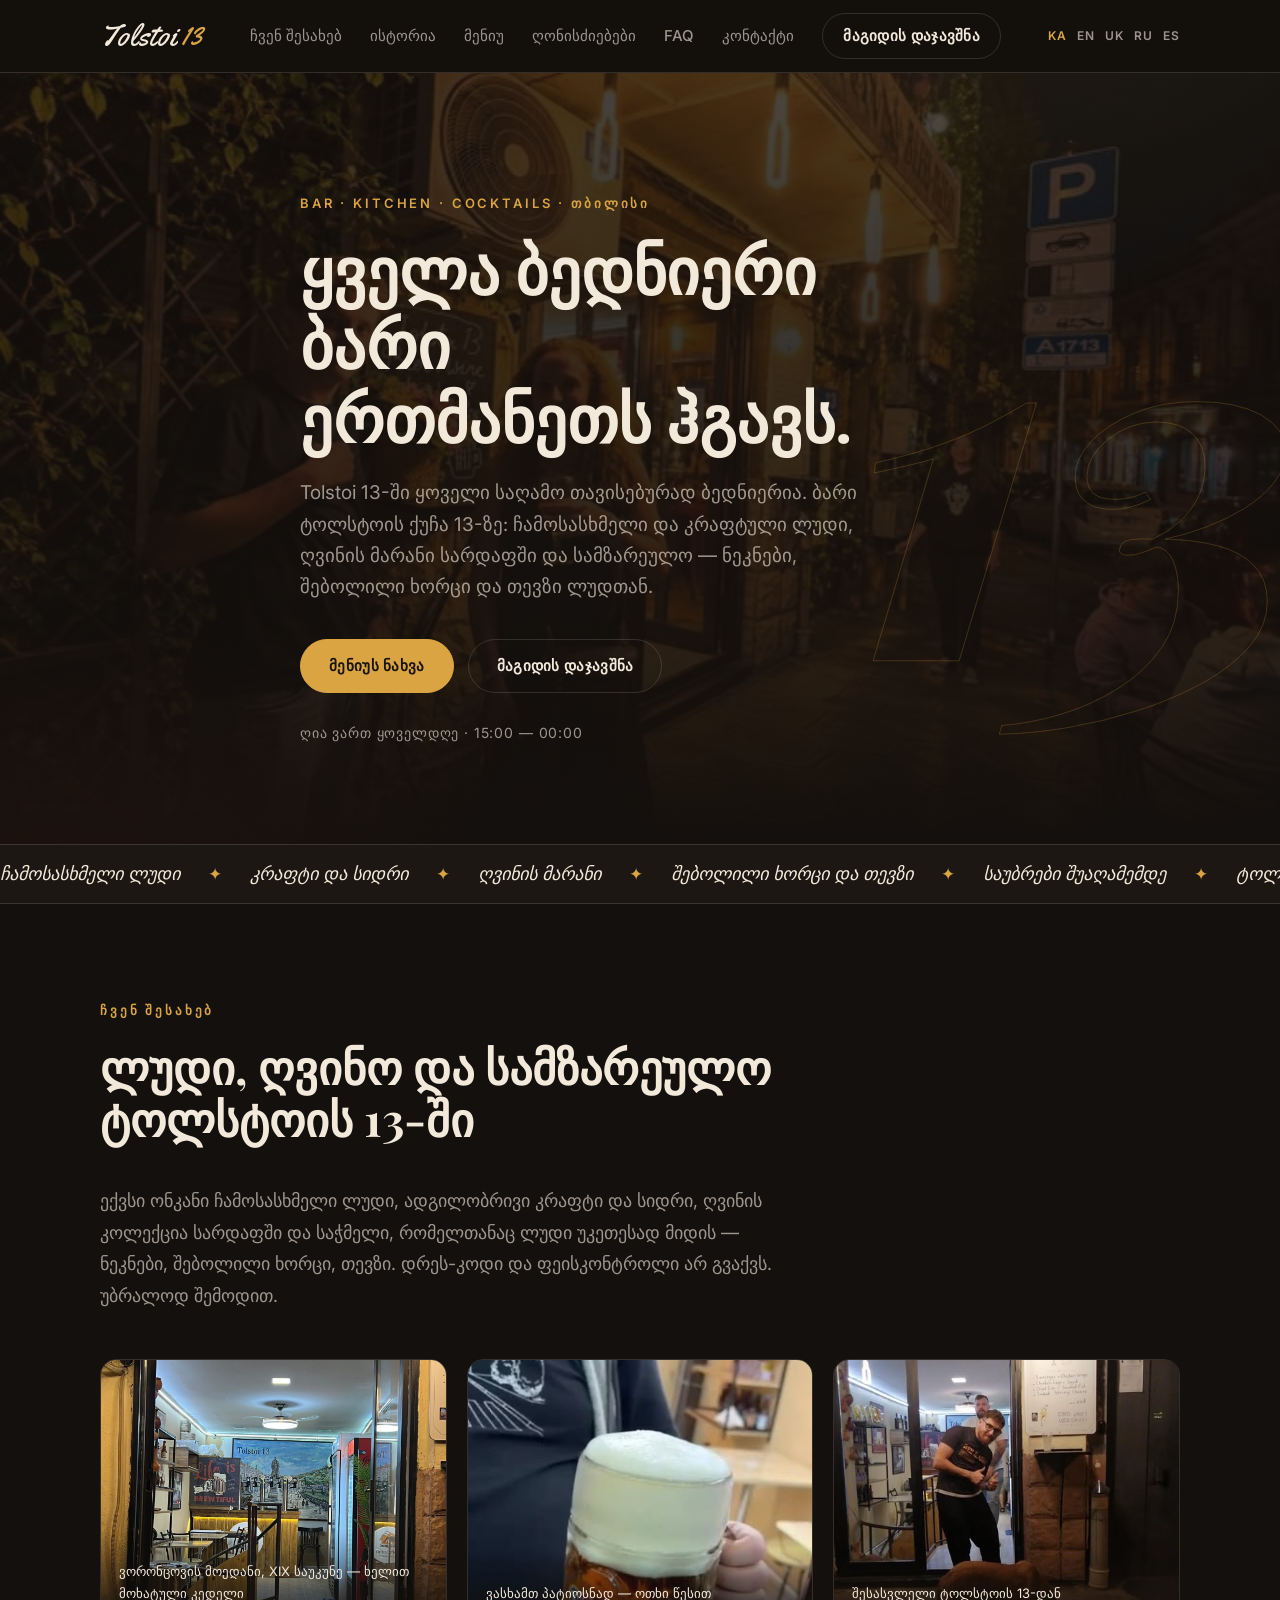
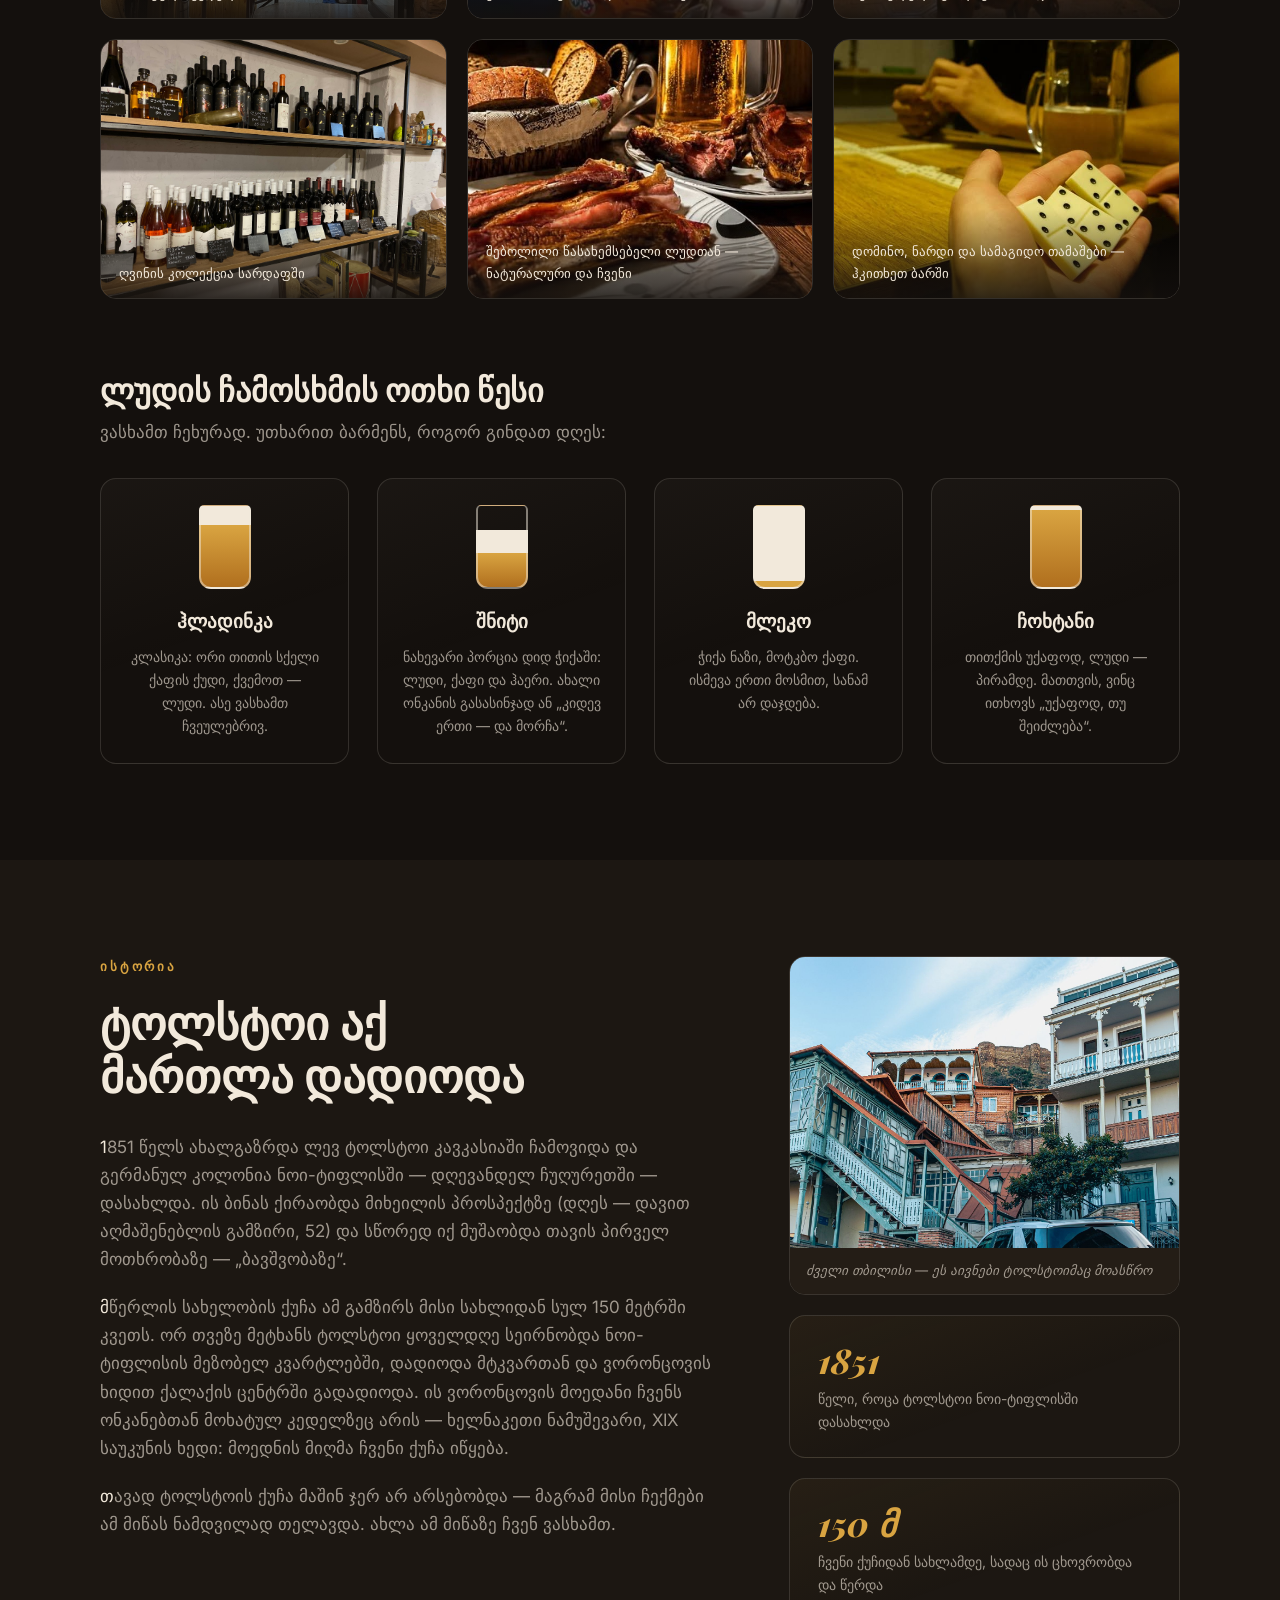
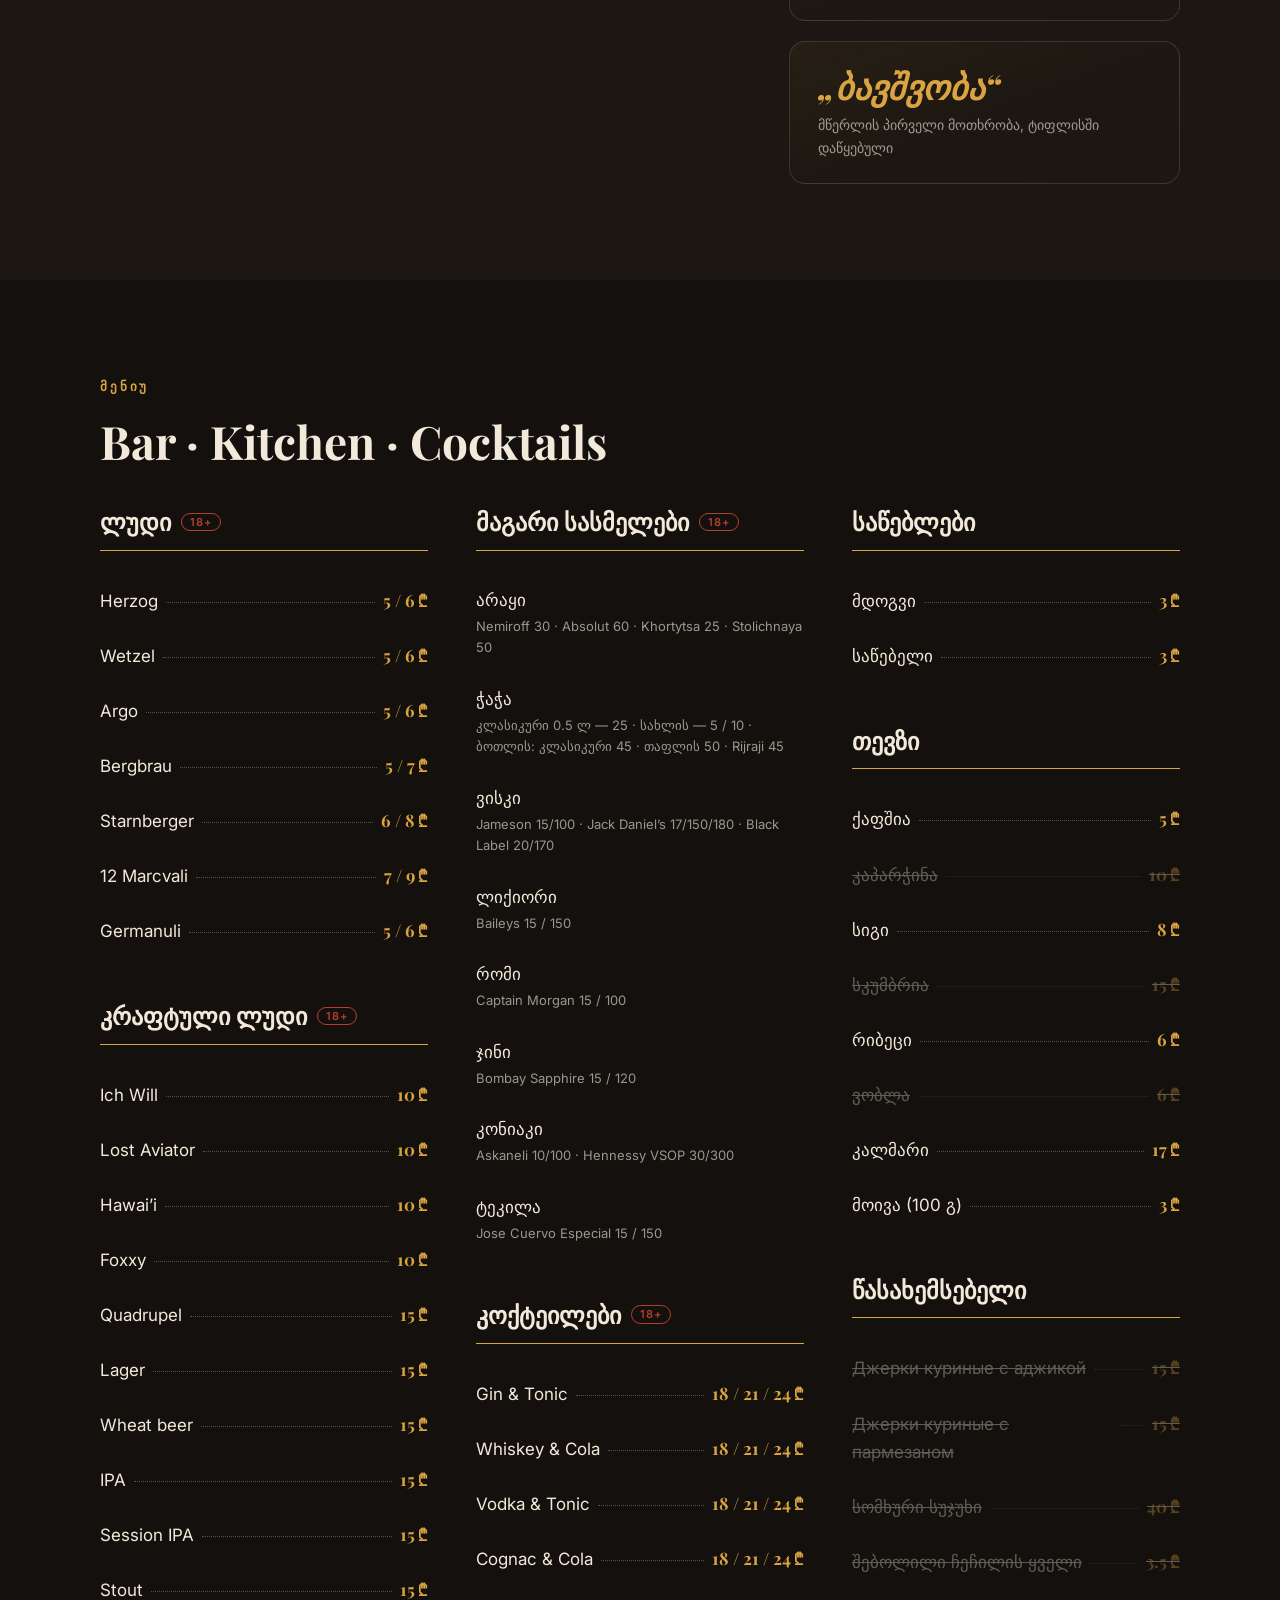
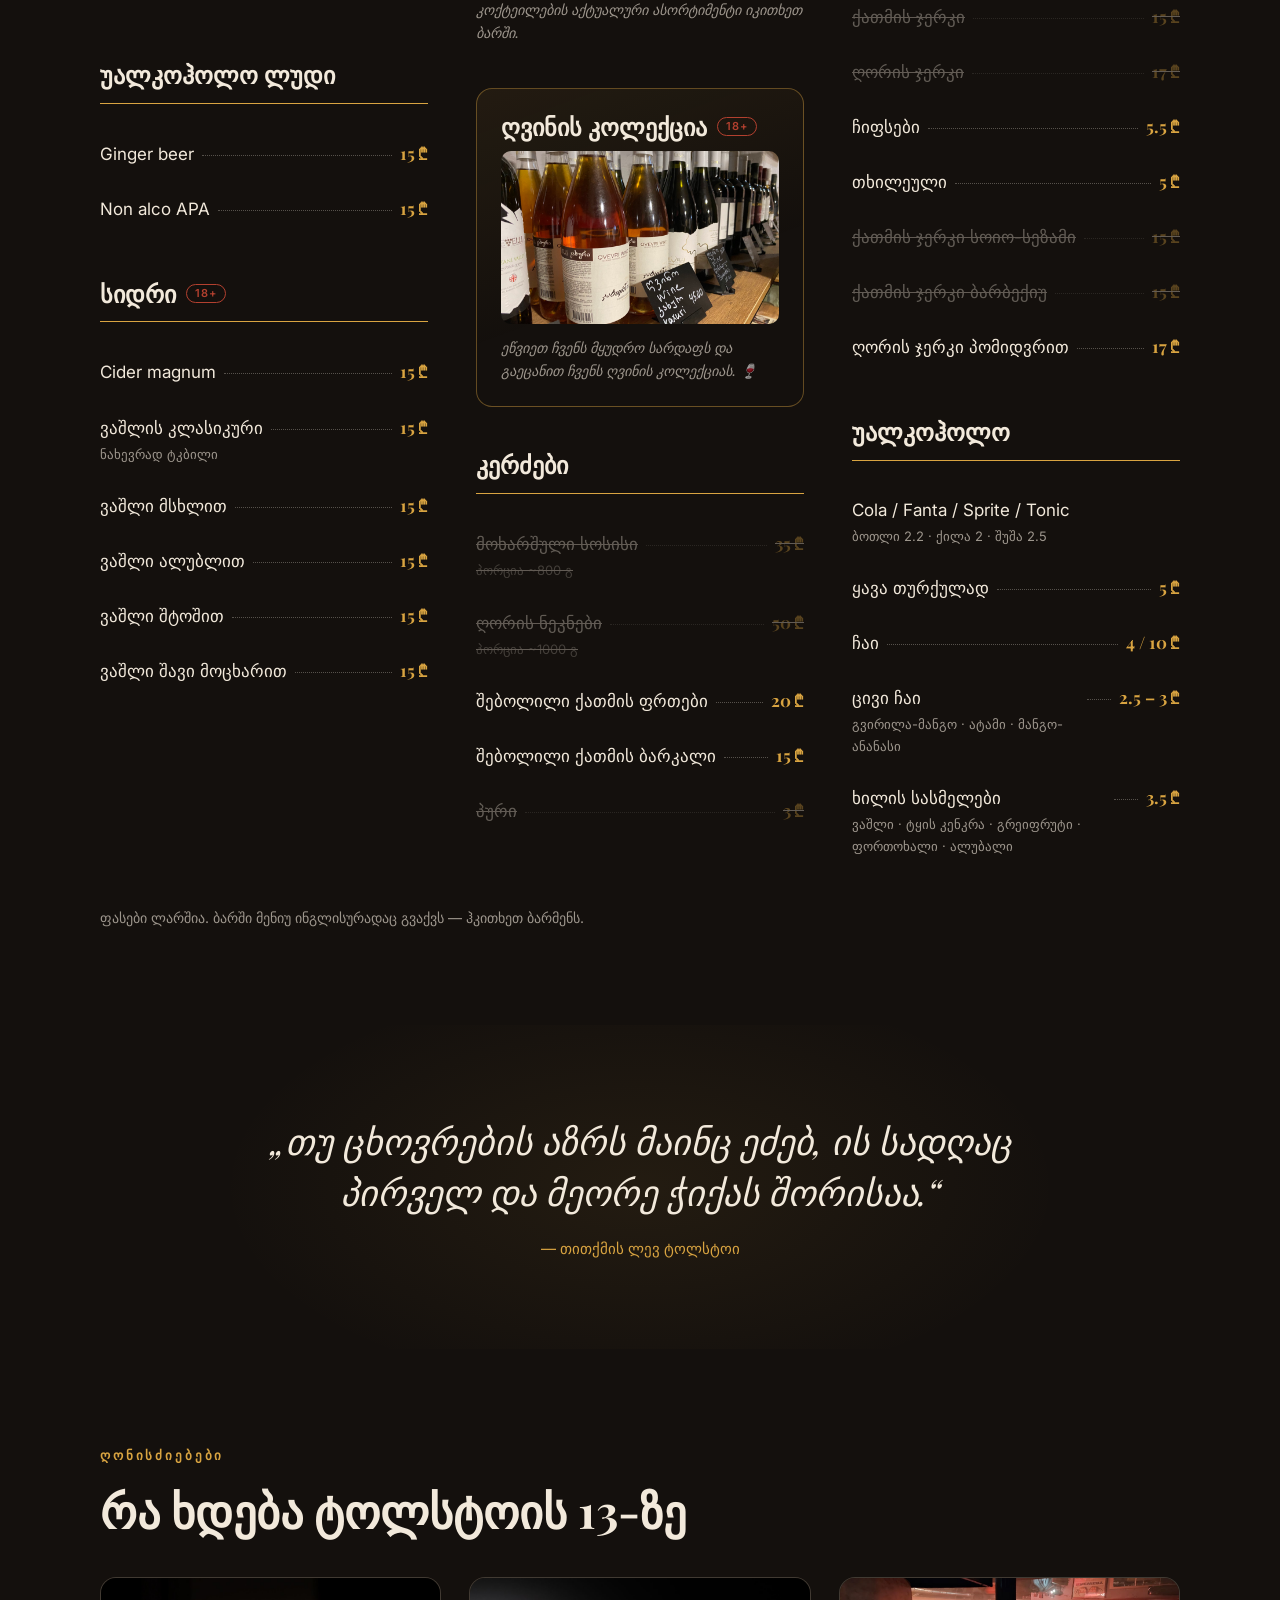
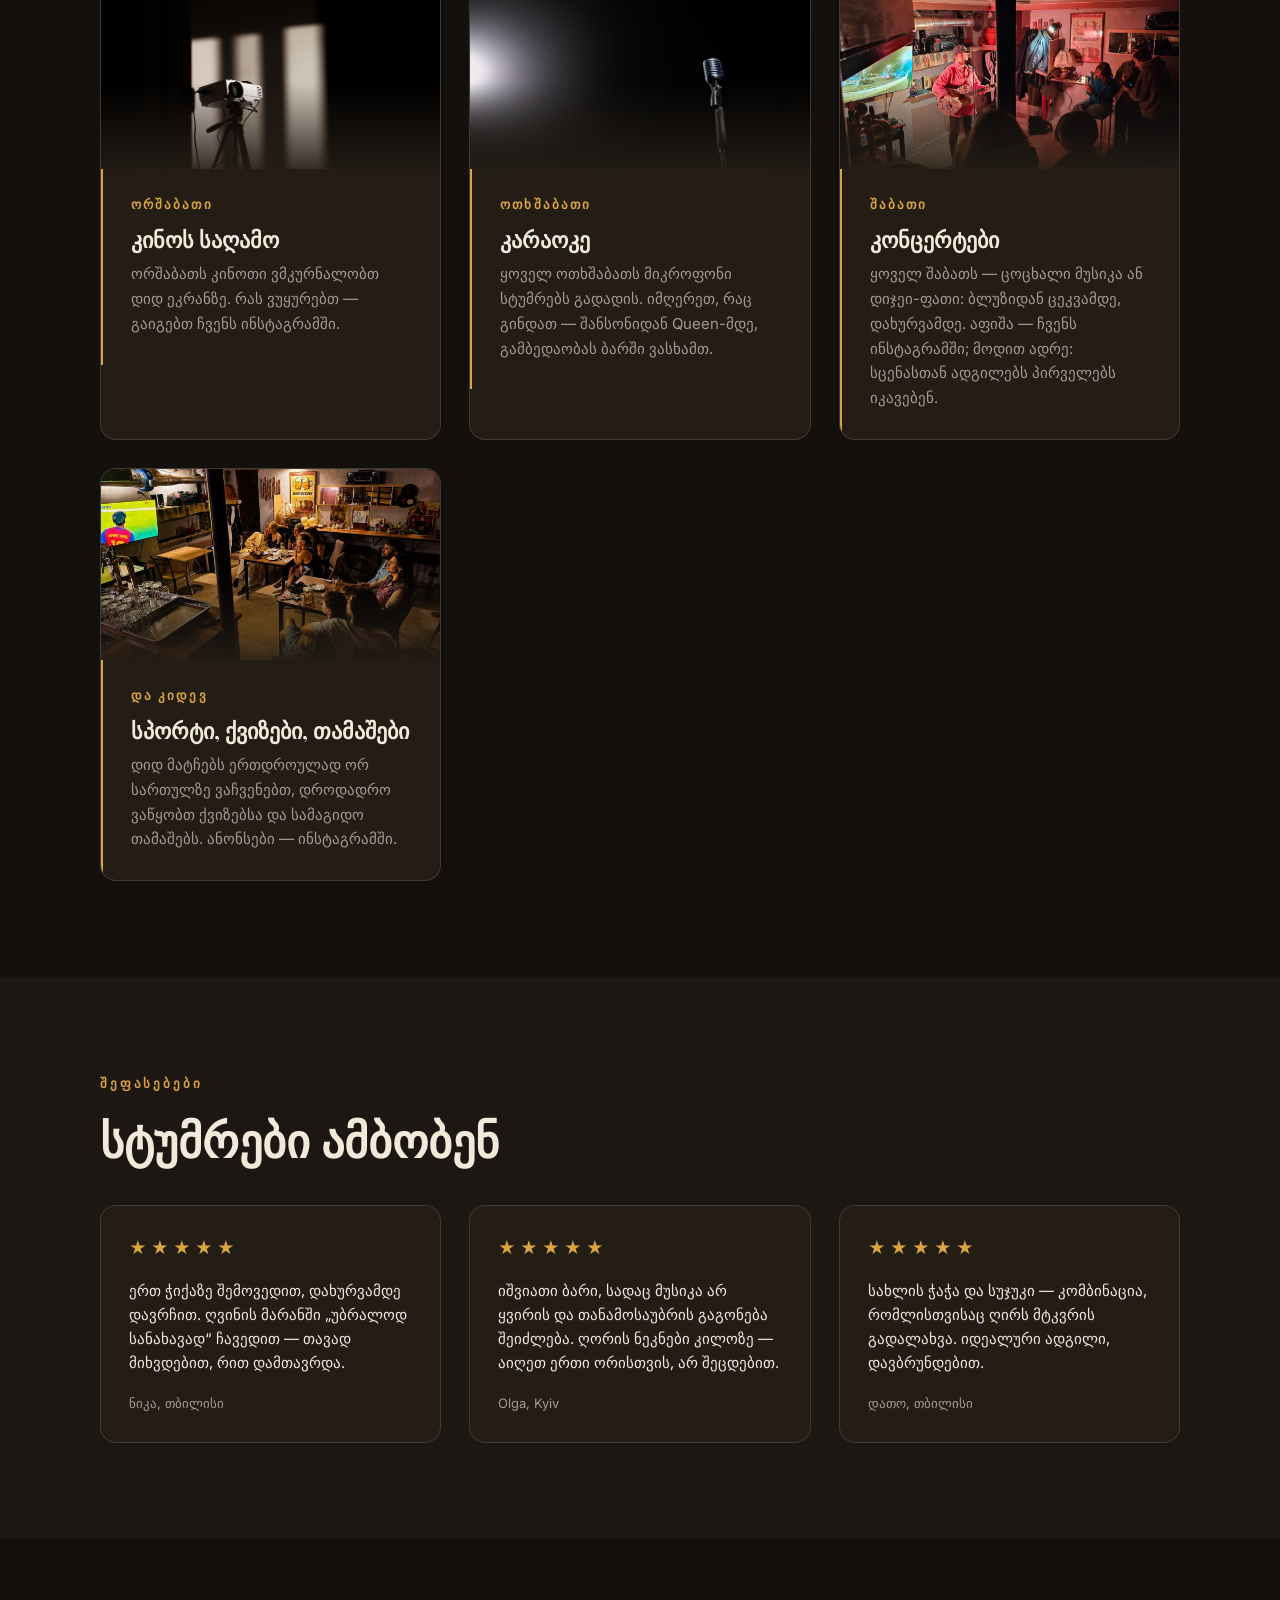
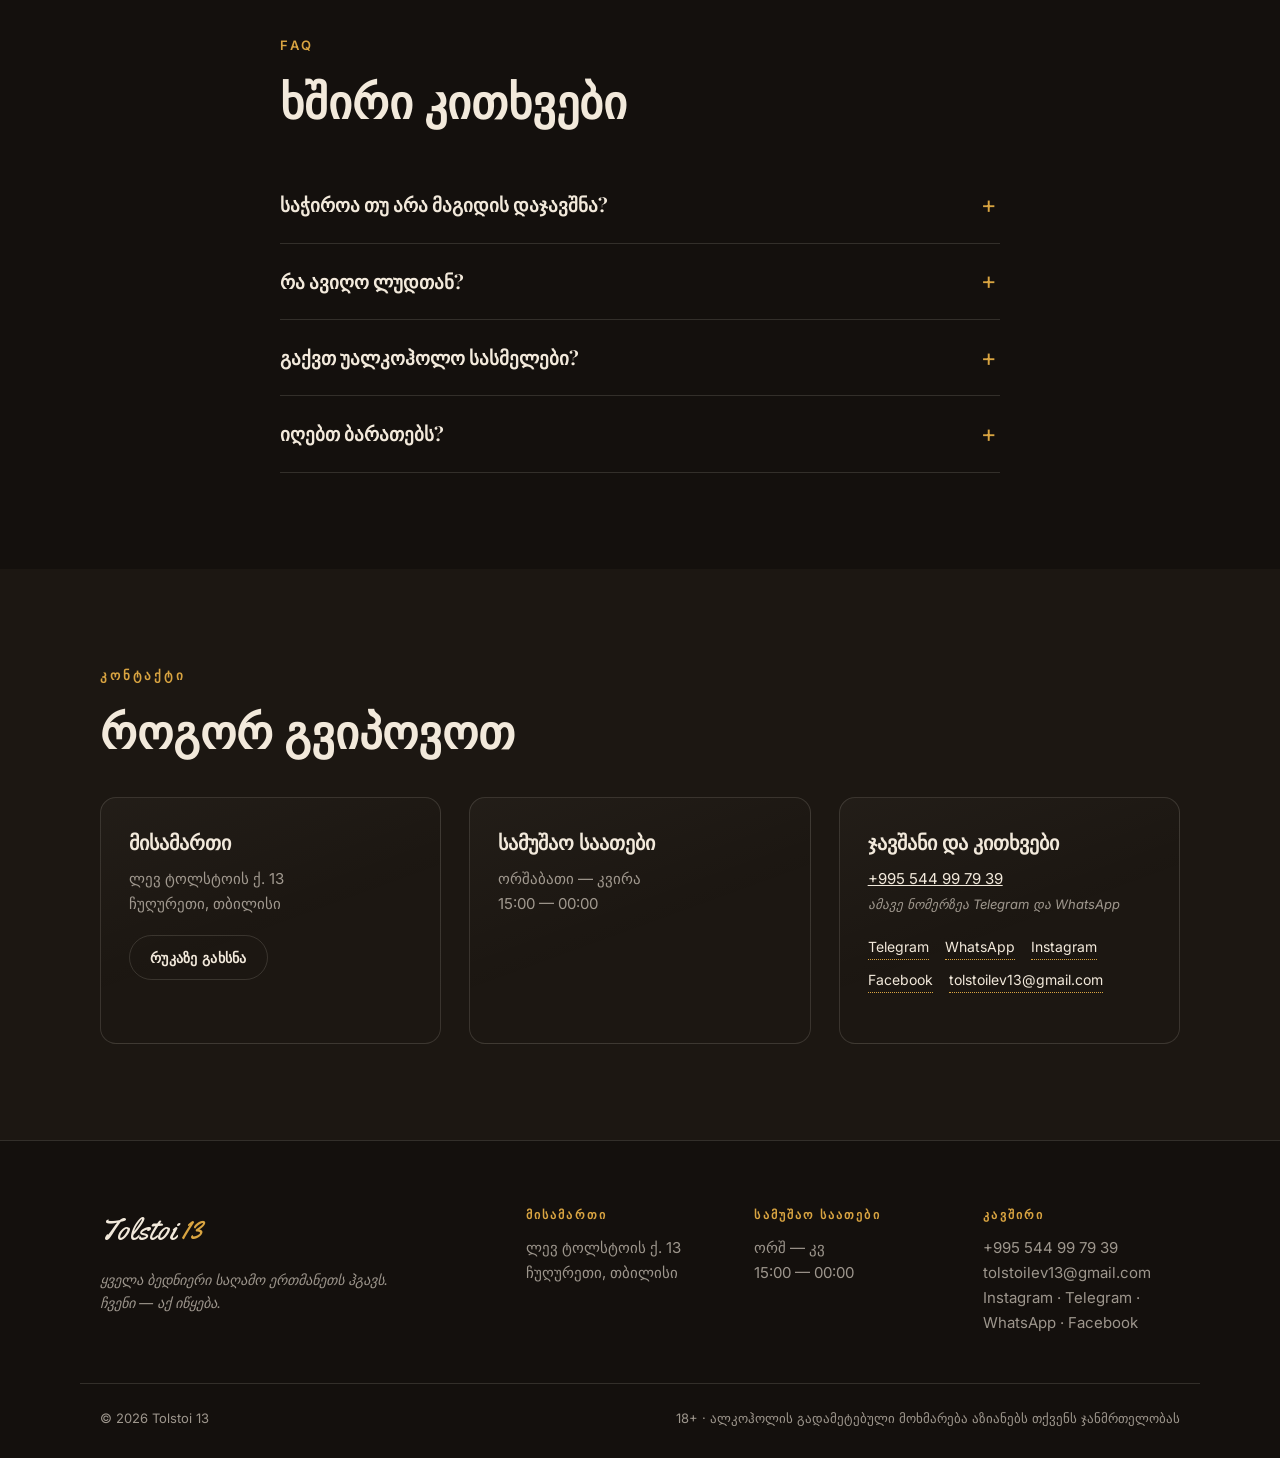
==== index.html @ ca5f88e2 "Menu sync from kassa (items, prices, availability) Co-Authored-By: Claude Fable 5 <noreply@anthropic" ====
<!DOCTYPE html>
<!-- BEGIN app/views/layouts/application.html.erb --><html lang="ka">
  <head>
<meta http-equiv="Content-Type" content="text/html; charset=UTF-8">
    <title>Tolstoi 13 — ბარი ტოლსტოის ქუჩა 13-ზე · თბილისი</title>
    <meta name="viewport" content="width=device-width,initial-scale=1">
    <meta name="description" content="Tolstoi 13 — ბარი ლევ ტოლსტოის ქუჩა 13-ზე, თბილისში. ლუდის ექვსი ონკანი, კრაფტი, ღვინის კოლექცია, საჭმელი ლუდთან, კარაოკე ოთხშაბათობით და კონცერტები შაბათობით.">
    <meta name="csrf-param" content="authenticity_token">
<meta name="csrf-token" content="I_AjqI82r4tW8MAsSJVUUjf68RKjOstm5hlPSIpXVViPjlA6gC4aiXj4y8ovkvzYeaWHW-MlztMzcZsnYkyUlg">
    

    <link rel="preconnect" href="https://fonts.googleapis.com">
    <link rel="preconnect" href="https://fonts.gstatic.com" crossorigin>
    <link href="https://fonts.googleapis.com/css2?family=Playfair+Display:ital,wght@0,400..900;1,400..900&amp;family=Inter:wght@400;500;600&amp;family=Yellowtail&amp;display=swap" rel="stylesheet">

    <link rel="stylesheet" href="/assets/application-6a0b8162.css" data-turbo-track="reload">
    <script type="importmap" data-turbo-track="reload">{
  "imports": {
    "application": "/assets/application-bfcdf840.js",
    "@hotwired/turbo-rails": "/assets/turbo.min-9fd88cd5.js",
    "@hotwired/stimulus": "/assets/stimulus.min-4b1e420e.js",
    "@hotwired/stimulus-loading": "/assets/stimulus-loading-1fc53fe7.js",
    "controllers/application": "/assets/controllers/application-3affb389.js",
    "controllers/hello_controller": "/assets/controllers/hello_controller-708796bd.js",
    "controllers": "/assets/controllers/index-ee64e1f1.js",
    "controllers/nav_controller": "/assets/controllers/nav_controller-94d4a9fb.js"
  }
}</script>
<link rel="modulepreload" href="/assets/application-bfcdf840.js">
<link rel="modulepreload" href="/assets/turbo.min-9fd88cd5.js">
<link rel="modulepreload" href="/assets/stimulus.min-4b1e420e.js">
<link rel="modulepreload" href="/assets/stimulus-loading-1fc53fe7.js">
<link rel="modulepreload" href="/assets/controllers/application-3affb389.js">
<link rel="modulepreload" href="/assets/controllers/hello_controller-708796bd.js">
<link rel="modulepreload" href="/assets/controllers/index-ee64e1f1.js">
<link rel="modulepreload" href="/assets/controllers/nav_controller-94d4a9fb.js">
<script type="module">import "application"</script>
  </head>

  <body data-controller="nav">
    <header class="site-header">
      <div class="container header-inner">
        <a href="#top" class="logo" data-action="nav#close">
          Tolstoi <span class="logo-num">13</span>
        </a>

        <nav class="main-nav" data-nav-target="menu">
          <a href="#about" data-action="nav#close">ჩვენ შესახებ</a>
          <a href="#history" data-action="nav#close">ისტორია</a>
          <a href="#menu" data-action="nav#close">მენიუ</a>
          <a href="#events" data-action="nav#close">ღონისძიებები</a>
          <a href="#faq" data-action="nav#close">FAQ</a>
          <a href="#contacts" data-action="nav#close">კონტაქტი</a>
          <a href="tel:+995544997939" class="btn btn-outline nav-cta" data-action="nav#close">მაგიდის დაჯავშნა</a>
        </nav>

        <div class="lang-switch">
              <span class="active">KA</span>
              <a href="/en">EN</a>
              <a href="/uk">UK</a>
              <a href="/ru">RU</a>
              <a href="/es">ES</a>
        </div>

        <button class="burger" type="button" aria-label="Menu" data-action="nav#toggle">
          <span></span><span></span><span></span>
        </button>
      </div>
    </header>

    <main id="top">
      <!-- BEGIN app/views/pages/home.html.erb -->
<section class="hero">
  <div class="hero-photo" style="background-image: url('/assets/hero-375ea9f3.jpg')" aria-hidden="true"></div>
  <div class="hero-num" aria-hidden="true">13</div>
  <div class="container hero-inner">
    <p class="hero-kicker">Bar · Kitchen · Cocktails · თბილისი</p>
    <h1>ყველა ბედნიერი ბარი<br>ერთმანეთს ჰგავს.</h1>
    <p class="hero-sub">Tolstoi 13-ში ყოველი საღამო თავისებურად ბედნიერია. ბარი ტოლსტოის ქუჩა 13-ზე: ჩამოსასხმელი და კრაფტული ლუდი, ღვინის მარანი სარდაფში და სამზარეულო — ნეკნები, შებოლილი ხორცი და თევზი ლუდთან.</p>
    <div class="hero-actions">
      <a href="#menu" class="btn btn-primary">მენიუს ნახვა</a>
      <a href="tel:+995544997939" class="btn btn-outline">მაგიდის დაჯავშნა</a>
    </div>
    <p class="hero-hours">ღია ვართ ყოველდღე · 15:00 — 00:00</p>
  </div>
</section>

<div class="marquee" aria-hidden="true">
  <div class="marquee-track">
        <span>ჩამოსასხმელი ლუდი</span><i>✦</i>
        <span>კრაფტი და სიდრი</span><i>✦</i>
        <span>ღვინის მარანი</span><i>✦</i>
        <span>შებოლილი ხორცი და თევზი</span><i>✦</i>
        <span>საუბრები შუაღამემდე</span><i>✦</i>
        <span>ტოლსტოის 13</span><i>✦</i>
        <span>ჩამოსასხმელი ლუდი</span><i>✦</i>
        <span>კრაფტი და სიდრი</span><i>✦</i>
        <span>ღვინის მარანი</span><i>✦</i>
        <span>შებოლილი ხორცი და თევზი</span><i>✦</i>
        <span>საუბრები შუაღამემდე</span><i>✦</i>
        <span>ტოლსტოის 13</span><i>✦</i>
  </div>
</div>

<section id="about" class="section">
  <div class="container">
    <p class="section-kicker">ჩვენ შესახებ</p>
    <h2>ლუდი, ღვინო და სამზარეულო<br>ტოლსტოის 13-ში</h2>
    <p class="about-lead">ექვსი ონკანი ჩამოსასხმელი ლუდი, ადგილობრივი კრაფტი და სიდრი, ღვინის კოლექცია სარდაფში და საჭმელი, რომელთანაც ლუდი უკეთესად მიდის — ნეკნები, შებოლილი ხორცი, თევზი. დრეს-კოდი და ფეისკონტროლი არ გვაქვს. უბრალოდ შემოდით.</p>

    <div class="gallery">
        <figure class="gallery-item">
          <img alt="ვორონცოვის მოედანი, XIX საუკუნე — ხელით მოხატული კედელი" loading="lazy" src="/assets/mural-909747e5.jpg">
          <figcaption>ვორონცოვის მოედანი, XIX საუკუნე — ხელით მოხატული კედელი</figcaption>
        </figure>
        <figure class="gallery-item">
          <img alt="ვასხამთ პატიოსნად — ოთხი წესით" loading="lazy" src="/assets/mug-86655516.jpg">
          <figcaption>ვასხამთ პატიოსნად — ოთხი წესით</figcaption>
        </figure>
        <figure class="gallery-item">
          <img alt="შესასვლელი ტოლსტოის 13-დან" loading="lazy" src="/assets/entrance-5e5e6631.jpg">
          <figcaption>შესასვლელი ტოლსტოის 13-დან</figcaption>
        </figure>
        <figure class="gallery-item">
          <img alt="ღვინის კოლექცია სარდაფში" loading="lazy" src="/assets/cellar-fd5bc211.jpg">
          <figcaption>ღვინის კოლექცია სარდაფში</figcaption>
        </figure>
        <figure class="gallery-item">
          <img alt="შებოლილი წასახემსებელი ლუდთან — ნატურალური და ჩვენი" loading="lazy" src="/assets/snacks-63cb7110.jpg">
          <figcaption>შებოლილი წასახემსებელი ლუდთან — ნატურალური და ჩვენი</figcaption>
        </figure>
        <figure class="gallery-item">
          <img alt="დომინო, ნარდი და სამაგიდო თამაშები — ჰკითხეთ ბარში" loading="lazy" src="/assets/domino-af0f4e1f.jpg">
          <figcaption>დომინო, ნარდი და სამაგიდო თამაშები — ჰკითხეთ ბარში</figcaption>
        </figure>
    </div>

    <div class="pours">
      <h3 class="pours-title">ლუდის ჩამოსხმის ოთხი წესი</h3>
      <p class="pours-sub">ვასხამთ ჩეხურად. უთხარით ბარმენს, როგორ გინდათ დღეს:</p>
      <div class="pours-grid">
          <div class="pour">
            <div class="pour-glass pour-hladinka" aria-hidden="true"></div>
            <h4>ჰლადინკა</h4>
            <p>კლასიკა: ორი თითის სქელი ქაფის ქუდი, ქვემოთ — ლუდი. ასე ვასხამთ ჩვეულებრივ.</p>
          </div>
          <div class="pour">
            <div class="pour-glass pour-shnit" aria-hidden="true"></div>
            <h4>შნიტი</h4>
            <p>ნახევარი პორცია დიდ ჭიქაში: ლუდი, ქაფი და ჰაერი. ახალი ონკანის გასასინჯად ან „კიდევ ერთი — და მორჩა“.</p>
          </div>
          <div class="pour">
            <div class="pour-glass pour-mleko" aria-hidden="true"></div>
            <h4>მლეკო</h4>
            <p>ჭიქა ნაზი, მოტკბო ქაფი. ისმევა ერთი მოსმით, სანამ არ დაჯდება.</p>
          </div>
          <div class="pour">
            <div class="pour-glass pour-chokhton" aria-hidden="true"></div>
            <h4>ჩოხტანი</h4>
            <p>თითქმის უქაფოდ, ლუდი — პირამდე. მათთვის, ვინც ითხოვს „უქაფოდ, თუ შეიძლება“.</p>
          </div>
      </div>
    </div>
  </div>
</section>

<section id="history" class="section section-alt">
  <div class="container history-grid">
    <div class="history-text">
      <p class="section-kicker">ისტორია</p>
      <h2>ტოლსტოი აქ<br>მართლა დადიოდა</h2>
      <p>1851 წელს ახალგაზრდა ლევ ტოლსტოი კავკასიაში ჩამოვიდა და გერმანულ კოლონია ნოი-ტიფლისში — დღევანდელ ჩუღურეთში — დასახლდა. ის ბინას ქირაობდა მიხეილის პროსპექტზე (დღეს — დავით აღმაშენებლის გამზირი, 52) და სწორედ იქ მუშაობდა თავის პირველ მოთხრობაზე — „ბავშვობაზე“.</p>
      <p>მწერლის სახელობის ქუჩა ამ გამზირს მისი სახლიდან სულ 150 მეტრში კვეთს. ორ თვეზე მეტხანს ტოლსტოი ყოველდღე სეირნობდა ნოი-ტიფლისის მეზობელ კვარტლებში, დადიოდა მტკვართან და ვორონცოვის ხიდით ქალაქის ცენტრში გადადიოდა. ის ვორონცოვის მოედანი ჩვენს ონკანებთან მოხატულ კედელზეც არის — ხელნაკეთი ნამუშევარი, XIX საუკუნის ხედი: მოედნის მიღმა ჩვენი ქუჩა იწყება.</p>
      <p>თავად ტოლსტოის ქუჩა მაშინ ჯერ არ არსებობდა — მაგრამ მისი ჩექმები ამ მიწას ნამდვილად თელავდა. ახლა ამ მიწაზე ჩვენ ვასხამთ.</p>
    </div>
    <aside class="history-facts">
      <figure class="history-photo">
        <img alt="ძველი სახლები მოჩუქურთმებული აივნებით თბილისში" loading="lazy" src="/assets/tbilisi-d445eee4.jpg">
        <figcaption>ძველი თბილისი — ეს აივნები ტოლსტოიმაც მოასწრო</figcaption>
      </figure>
        <div class="fact">
          <span class="fact-num">1851</span>
          <p>წელი, როცა ტოლსტოი ნოი-ტიფლისში დასახლდა</p>
        </div>
        <div class="fact">
          <span class="fact-num">150 მ</span>
          <p>ჩვენი ქუჩიდან სახლამდე, სადაც ის ცხოვრობდა და წერდა</p>
        </div>
        <div class="fact">
          <span class="fact-num">„ბავშვობა“</span>
          <p>მწერლის პირველი მოთხრობა, ტიფლისში დაწყებული</p>
        </div>
    </aside>
  </div>
</section>

<section id="menu" class="section">
  <div class="container">
    <p class="section-kicker">მენიუ</p>
    <h2>Bar · Kitchen · Cocktails</h2>

    <div class="menu-flow">
        <div class="menu-group">
          <h3 class="menu-title">ლუდი <span class="badge">18+</span>
</h3>
            <ul class="menu-list">
                
                
                
                
                
                
                
            




















<li>
                  <span class="menu-name">Herzog</span>
                    <span class="dots"></span><span class="price">5 / 6 ₾</span>
                </li>
<li>
                  <span class="menu-name">Wetzel</span>
                    <span class="dots"></span><span class="price">5 / 6 ₾</span>
                </li>
<li>
                  <span class="menu-name">Argo</span>
                    <span class="dots"></span><span class="price">5 / 6 ₾</span>
                </li>
<li>
                  <span class="menu-name">Bergbrau</span>
                    <span class="dots"></span><span class="price">5 / 7 ₾</span>
                </li>
<li>
                  <span class="menu-name">Starnberger</span>
                    <span class="dots"></span><span class="price">6 / 8 ₾</span>
                </li>
<li>
                  <span class="menu-name">12 Marcvali</span>
                    <span class="dots"></span><span class="price">7 / 9 ₾</span>
                </li>
<li>
                  <span class="menu-name">Germanuli</span>
                    <span class="dots"></span><span class="price">5 / 6 ₾</span>
                </li>
</ul>
        </div>
        <div class="menu-group">
          <h3 class="menu-title">კრაფტული ლუდი <span class="badge">18+</span>
</h3>
            <ul class="menu-list">
                
                
                
                
                
                
                
                
                
                
            





























<li>
                  <span class="menu-name">Ich Will</span>
                    <span class="dots"></span><span class="price">10 ₾</span>
                </li>
<li>
                  <span class="menu-name">Lost Aviator</span>
                    <span class="dots"></span><span class="price">10 ₾</span>
                </li>
<li>
                  <span class="menu-name">Hawai’i</span>
                    <span class="dots"></span><span class="price">10 ₾</span>
                </li>
<li>
                  <span class="menu-name">Foxxy</span>
                    <span class="dots"></span><span class="price">10 ₾</span>
                </li>
<li>
                  <span class="menu-name">Quadrupel</span>
                    <span class="dots"></span><span class="price">15 ₾</span>
                </li>
<li>
                  <span class="menu-name">Lager</span>
                    <span class="dots"></span><span class="price">15 ₾</span>
                </li>
<li>
                  <span class="menu-name">Wheat beer</span>
                    <span class="dots"></span><span class="price">15 ₾</span>
                </li>
<li>
                  <span class="menu-name">IPA</span>
                    <span class="dots"></span><span class="price">15 ₾</span>
                </li>
<li>
                  <span class="menu-name">Session IPA</span>
                    <span class="dots"></span><span class="price">15 ₾</span>
                </li>
<li>
                  <span class="menu-name">Stout</span>
                    <span class="dots"></span><span class="price">15 ₾</span>
                </li>
</ul>
        </div>
        <div class="menu-group">
          <h3 class="menu-title">უალკოჰოლო ლუდი</h3>
            <ul class="menu-list">
                
                
            





<li>
                  <span class="menu-name">Ginger beer</span>
                    <span class="dots"></span><span class="price">15 ₾</span>
                </li>
<li>
                  <span class="menu-name">Non alco APA</span>
                    <span class="dots"></span><span class="price">15 ₾</span>
                </li>
</ul>
        </div>
        <div class="menu-group">
          <h3 class="menu-title">სიდრი <span class="badge">18+</span>
</h3>
            <ul class="menu-list">
                
                
                
                
                
                
            

















<li>
                  <span class="menu-name">Cider magnum</span>
                    <span class="dots"></span><span class="price">15 ₾</span>
                </li>
<li>
                  <span class="menu-name">ვაშლის კლასიკური<em>ნახევრად ტკბილი</em></span>
                    <span class="dots"></span><span class="price">15 ₾</span>
                </li>
<li>
                  <span class="menu-name">ვაშლი მსხლით</span>
                    <span class="dots"></span><span class="price">15 ₾</span>
                </li>
<li>
                  <span class="menu-name">ვაშლი ალუბლით</span>
                    <span class="dots"></span><span class="price">15 ₾</span>
                </li>
<li>
                  <span class="menu-name">ვაშლი შტოშით</span>
                    <span class="dots"></span><span class="price">15 ₾</span>
                </li>
<li>
                  <span class="menu-name">ვაშლი შავი მოცხარით</span>
                    <span class="dots"></span><span class="price">15 ₾</span>
                </li>
</ul>
        </div>
        <div class="menu-group">
          <h3 class="menu-title">მაგარი სასმელები <span class="badge">18+</span>
</h3>
            <ul class="menu-list">
                <li>
                  <span class="menu-name">არაყი<em>Nemiroff 30 · Absolut 60 · Khortytsa 25 · Stolichnaya 50</em></span>
                </li>
                <li>
                  <span class="menu-name">ჭაჭა<em>კლასიკური 0.5 ლ — 25 · სახლის — 5 / 10 · ბოთლის: კლასიკური 45 · თაფლის 50 · Rijraji 45</em></span>
                </li>
                <li>
                  <span class="menu-name">ვისკი<em>Jameson 15/100 · Jack Daniel’s 17/150/180 · Black Label 20/170</em></span>
                </li>
                <li>
                  <span class="menu-name">ლიქიორი<em>Baileys 15 / 150</em></span>
                </li>
                <li>
                  <span class="menu-name">რომი<em>Captain Morgan 15 / 100</em></span>
                </li>
                <li>
                  <span class="menu-name">ჯინი<em>Bombay Sapphire 15 / 120</em></span>
                </li>
                <li>
                  <span class="menu-name">კონიაკი<em>Askaneli 10/100 · Hennessy VSOP 30/300</em></span>
                </li>
                <li>
                  <span class="menu-name">ტეკილა<em>Jose Cuervo Especial 15 / 150</em></span>
                </li>
            </ul>
        </div>
        <div class="menu-group">
          <h3 class="menu-title">კოქტეილები <span class="badge">18+</span>
</h3>
            <ul class="menu-list">
                <li>
                  <span class="menu-name">Gin &amp; Tonic</span>
                    <span class="dots"></span><span class="price">18 / 21 / 24 ₾</span>
                </li>
                <li>
                  <span class="menu-name">Whiskey &amp; Cola</span>
                    <span class="dots"></span><span class="price">18 / 21 / 24 ₾</span>
                </li>
                <li>
                  <span class="menu-name">Vodka &amp; Tonic</span>
                    <span class="dots"></span><span class="price">18 / 21 / 24 ₾</span>
                </li>
                <li>
                  <span class="menu-name">Cognac &amp; Cola</span>
                    <span class="dots"></span><span class="price">18 / 21 / 24 ₾</span>
                </li>
            </ul>
            <p class="menu-group-note">კოქტეილების აქტუალური ასორტიმენტი იკითხეთ ბარში.</p>
        </div>
        <div class="menu-group menu-wine">
          <h3 class="menu-title">ღვინის კოლექცია <span class="badge">18+</span>
</h3>
            <img alt="ქვევრის ღვინის ბოთლები თაროზე" loading="lazy" src="/assets/winebottles-caa6f89c.jpg">
            <p class="menu-group-note">ეწვიეთ ჩვენს მყუდრო სარდაფს და გაეცანით ჩვენს ღვინის კოლექციას. 🍷</p>
        </div>
        <div class="menu-group">
          <h3 class="menu-title">კერძები</h3>
            <ul class="menu-list">
                
                
                
                
                
            














<li class="sold-out">
                  <span class="menu-name">მოხარშული სოსისი<em>პორცია ~800 გ</em></span>
                    <span class="dots"></span><span class="price">35 ₾</span>
                </li>
<li class="sold-out">
                  <span class="menu-name">ღორის ნეკნები<em>პორცია ~1000 გ</em></span>
                    <span class="dots"></span><span class="price">50 ₾</span>
                </li>
<li>
                  <span class="menu-name">შებოლილი ქათმის ფრთები</span>
                    <span class="dots"></span><span class="price">20 ₾</span>
                </li>
<li>
                  <span class="menu-name">შებოლილი ქათმის ბარკალი</span>
                    <span class="dots"></span><span class="price">15 ₾</span>
                </li>
<li class="sold-out">
                  <span class="menu-name">პური</span>
                    <span class="dots"></span><span class="price">3 ₾</span>
                </li>
</ul>
        </div>
        <div class="menu-group">
          <h3 class="menu-title">საწებლები</h3>
            <ul class="menu-list">
                
                
            





<li>
                  <span class="menu-name">მდოგვი</span>
                    <span class="dots"></span><span class="price">3 ₾</span>
                </li>
<li>
                  <span class="menu-name">საწებელი</span>
                    <span class="dots"></span><span class="price">3 ₾</span>
                </li>
</ul>
        </div>
        <div class="menu-group">
          <h3 class="menu-title">თევზი</h3>
            <ul class="menu-list">
                
                
                
                
                
                
                
            























<li>
                  <span class="menu-name">ქაფშია</span>
                    <span class="dots"></span><span class="price">5 ₾</span>
                </li>
<li class="sold-out">
                  <span class="menu-name">კაპარჭინა</span>
                    <span class="dots"></span><span class="price">10 ₾</span>
                </li>
<li>
                  <span class="menu-name">სიგი</span>
                    <span class="dots"></span><span class="price">8 ₾</span>
                </li>
<li class="sold-out">
                  <span class="menu-name">სკუმბრია</span>
                    <span class="dots"></span><span class="price">15 ₾</span>
                </li>
<li>
                  <span class="menu-name">რიბეცი</span>
                    <span class="dots"></span><span class="price">6 ₾</span>
                </li>
<li class="sold-out">
                  <span class="menu-name">ვობლა</span>
                    <span class="dots"></span><span class="price">6 ₾</span>
                </li>
<li>
                  <span class="menu-name">კალმარი</span>
                    <span class="dots"></span><span class="price">17 ₾</span>
                </li>
<li>
                  <span class="menu-name">მოივა (100 გ)</span>
                    <span class="dots"></span><span class="price">3 ₾</span>
                </li>
</ul>
        </div>
        <div class="menu-group">
          <h3 class="menu-title">წასახემსებელი</h3>
            <ul class="menu-list">
                
                
                
                
            





























<li class="sold-out">
                  <span class="menu-name">Джерки куриные с аджикой</span>
                    <span class="dots"></span><span class="price">15 ₾</span>
                </li>
<li class="sold-out">
                  <span class="menu-name">Джерки куриные с пармезаном</span>
                    <span class="dots"></span><span class="price">15 ₾</span>
                </li>
<li class="sold-out">
                  <span class="menu-name">სომხური სუჯუხი</span>
                    <span class="dots"></span><span class="price">40 ₾</span>
                </li>
<li class="sold-out">
                  <span class="menu-name">შებოლილი ჩეჩილის ყველი</span>
                    <span class="dots"></span><span class="price">3.5 ₾</span>
                </li>
<li class="sold-out">
                  <span class="menu-name">ქათმის ჯერკი</span>
                    <span class="dots"></span><span class="price">15 ₾</span>
                </li>
<li class="sold-out">
                  <span class="menu-name">ღორის ჯერკი</span>
                    <span class="dots"></span><span class="price">17 ₾</span>
                </li>
<li>
<span class="menu-name">ჩიფსები</span><span class="dots"></span><span class="price">5.5 ₾</span>
</li>
<li>
<span class="menu-name">თხილეული</span><span class="dots"></span><span class="price">5 ₾</span>
</li>
<li class="sold-out">
                  <span class="menu-name">ქათმის ჯერკი სოიო-სეზამი</span>
                    <span class="dots"></span><span class="price">15 ₾</span>
                </li>
<li class="sold-out">
                  <span class="menu-name">ქათმის ჯერკი ბარბექიუ</span>
                    <span class="dots"></span><span class="price">15 ₾</span>
                </li>
<li>
                  <span class="menu-name">ღორის ჯერკი პომიდვრით</span>
                    <span class="dots"></span><span class="price">17 ₾</span>
                </li>
</ul>
        </div>
        <div class="menu-group">
          <h3 class="menu-title">უალკოჰოლო</h3>
            <ul class="menu-list">
                <li>
                  <span class="menu-name">Cola / Fanta / Sprite / Tonic<em>ბოთლი 2.2 · ქილა 2 · შუშა 2.5</em></span>
                </li>
                <li>
                  <span class="menu-name">ყავა თურქულად</span>
                    <span class="dots"></span><span class="price">5 ₾</span>
                </li>
                <li>
                  <span class="menu-name">ჩაი</span>
                    <span class="dots"></span><span class="price">4 / 10 ₾</span>
                </li>
                <li>
                  <span class="menu-name">ცივი ჩაი<em>გვირილა-მანგო · ატამი · მანგო-ანანასი</em></span>
                    <span class="dots"></span><span class="price">2.5 – 3 ₾</span>
                </li>
                <li>
                  <span class="menu-name">ხილის სასმელები<em>ვაშლი · ტყის კენკრა · გრეიფრუტი · ფორთოხალი · ალუბალი</em></span>
                    <span class="dots"></span><span class="price">3.5 ₾</span>
                </li>
            </ul>
        </div>
    </div>

    <p class="menu-note">ფასები ლარშია. ბარში მენიუ ინგლისურადაც გვაქვს — ჰკითხეთ ბარმენს.</p>
  </div>
</section>

<section class="quote">
  <div class="container">
    <blockquote>
      „თუ ცხოვრების აზრს მაინც ეძებ, ის სადღაც პირველ და მეორე ჭიქას შორისაა.“
      <cite>— თითქმის ლევ ტოლსტოი</cite>
    </blockquote>
  </div>
</section>

<section id="events" class="section">
  <div class="container">
    <p class="section-kicker">ღონისძიებები</p>
    <h2>რა ხდება ტოლსტოის 13-ზე</h2>
    <div class="events">
<article class="event"><div class="event-photo"><img alt="პროექტორი ბნელ ოთახში" loading="lazy" src="/assets/cinema-22df5e44.jpg"></div>
<div class="event-body">
<span class="event-day">ორშაბათი</span><h3>კინოს საღამო</h3>
<p>ორშაბათს კინოთი ვმკურნალობთ დიდ ეკრანზე. რას ვუყურებთ — გაიგებთ ჩვენს ინსტაგრამში.</p>
</div></article><article class="event"><div class="event-photo"><img alt="მიკროფონი პროჟექტორის შუქზე" loading="lazy" src="/assets/karaoke-bf841109.jpg"></div>
<div class="event-body">
<span class="event-day">ოთხშაბათი</span><h3>კარაოკე</h3>
<p>ყოველ ოთხშაბათს მიკროფონი სტუმრებს გადადის. იმღერეთ, რაც გინდათ — შანსონიდან Queen-მდე, გამბედაობას ბარში ვასხამთ.</p>
</div></article><article class="event"><div class="event-photo"><img alt="ცოცხალი კონცერტი ბარში: გიტარისტი მიკროფონთან" loading="lazy" src="/assets/blues-ddbc2cdb.jpg"></div>
<div class="event-body">
<span class="event-day">შაბათი</span><h3>კონცერტები</h3>
<p>ყოველ შაბათს — ცოცხალი მუსიკა ან დიჯეი-ფათი: ბლუზიდან ცეკვამდე, დახურვამდე. აფიშა — ჩვენს ინსტაგრამში; მოდით ადრე: სცენასთან ადგილებს პირველებს იკავებენ.</p>
</div></article><article class="event"><div class="event-photo"><img alt="სტუმრები უყურებენ ფეხბურთის ტრანსლაციას დიდ ეკრანზე ბარში" loading="lazy" src="/assets/sport-870e4937.jpg"></div>
<div class="event-body">
<span class="event-day">და კიდევ</span><h3>სპორტი, ქვიზები, თამაშები</h3>
<p>დიდ მატჩებს ერთდროულად ორ სართულზე ვაჩვენებთ, დროდადრო ვაწყობთ ქვიზებსა და სამაგიდო თამაშებს. ანონსები — ინსტაგრამში.</p>
</div></article>
</div>
  </div>
</section>

<section class="section section-alt">
  <div class="container">
    <p class="section-kicker">შეფასებები</p>
    <h2>სტუმრები ამბობენ</h2>
    <div class="reviews">
        <figure class="review">
          <div class="stars" aria-label="5/5">★★★★★</div>
          <blockquote>ერთ ჭიქაზე შემოვედით, დახურვამდე დავრჩით. ღვინის მარანში „უბრალოდ სანახავად“ ჩავედით — თავად მიხვდებით, რით დამთავრდა.</blockquote>
          <figcaption>ნიკა, თბილისი</figcaption>
        </figure>
        <figure class="review">
          <div class="stars" aria-label="5/5">★★★★★</div>
          <blockquote>იშვიათი ბარი, სადაც მუსიკა არ ყვირის და თანამოსაუბრის გაგონება შეიძლება. ღორის ნეკნები კილოზე — აიღეთ ერთი ორისთვის, არ შეცდებით.</blockquote>
          <figcaption>Olga, Kyiv</figcaption>
        </figure>
        <figure class="review">
          <div class="stars" aria-label="5/5">★★★★★</div>
          <blockquote>სახლის ჭაჭა და სუჯუკი — კომბინაცია, რომლისთვისაც ღირს მტკვრის გადალახვა. იდეალური ადგილი, დავბრუნდებით.</blockquote>
          <figcaption>დათო, თბილისი</figcaption>
        </figure>
    </div>
  </div>
</section>

<section id="faq" class="section">
  <div class="container container-narrow">
    <p class="section-kicker">FAQ</p>
    <h2>ხშირი კითხვები</h2>
    <div class="faq">
        <details>
          <summary>საჭიროა თუ არა მაგიდის დაჯავშნა?</summary>
          <p>სამუშაო დღეებში ადგილები ჩვეულებრივ არის, პარასკევს, შაბათს და კარაოკეზე ოთხშაბათობით კი ჯობია დარეკოთ — <a href="tel:+995544997939">+995 544 99 79 39</a> — ან მოგვწეროთ ინსტაგრამში <a href="https://www.instagram.com/bartolstoi13" target="_blank" rel="noopener">@bartolstoi13</a>.</p>
        </details>
        <details>
          <summary>რა ავიღო ლუდთან?</summary>
          <p>კლასიკა — შებოლილი ფრთები ან თევზი: ქაფშიიდან კალმარამდე. დიდი კომპანიით აიღეთ ღორის ნეკნები — პორცია დაახლოებით ერთი კილოგრამია.</p>
        </details>
        <details>
          <summary>გაქვთ უალკოჰოლო სასმელები?</summary>
          <p>დიახ: უალკოჰოლო ლუდი (ჯინჯერი და APA), ცივი ჩაი — გვირილა-მანგო, ატამი, მანგო-ანანასი, — ხილის სასმელები, ჩაი და ყავა თურქულად.</p>
        </details>
        <details>
          <summary>იღებთ ბარათებს?</summary>
          <p>ვიღებთ ბარათებს, Apple Pay-სა და Google Pay-ს. ნაღდი ლარიც გვიყვარს.</p>
        </details>
    </div>
  </div>
</section>

<section id="contacts" class="section section-alt">
  <div class="container">
    <p class="section-kicker">კონტაქტი</p>
    <h2>როგორ გვიპოვოთ</h2>
    <div class="contacts">
      <div class="contact-card">
        <h3>მისამართი</h3>
        <p>ლევ ტოლსტოის ქ. 13<br>ჩუღურეთი, თბილისი</p>
        <a class="btn btn-outline" href="https://maps.app.goo.gl/d6UiW9b7LP6tiaUaA" target="_blank" rel="noopener">რუკაზე გახსნა</a>
      </div>
      <div class="contact-card">
        <h3>სამუშაო საათები</h3>
        <p>ორშაბათი — კვირა<br>15:00 — 00:00</p>
      </div>
      <div class="contact-card">
        <h3>ჯავშანი და კითხვები</h3>
        <p>
          <a href="tel:+995544997939">+995 544 99 79 39</a><br>
          <span class="contact-note">ამავე ნომერზეა Telegram და WhatsApp</span>
        </p>
        <p class="contact-links">
          <a href="https://t.me/+995544997939" target="_blank" rel="noopener">Telegram</a>
          <a href="https://wa.me/995544997939" target="_blank" rel="noopener">WhatsApp</a>
          <a href="https://www.instagram.com/bartolstoi13" target="_blank" rel="noopener">Instagram</a>
          <a href="https://www.facebook.com/profile.php?id=61577458991324" target="_blank" rel="noopener">Facebook</a>
          <a href="mailto:tolstoilev13@gmail.com">tolstoilev13@gmail.com</a>
        </p>
      </div>
    </div>
  </div>
</section>
<!-- END app/views/pages/home.html.erb -->
    </main>

    <footer class="site-footer">
      <div class="container footer-inner">
        <div class="footer-brand">
          <span class="logo">Tolstoi <span class="logo-num">13</span></span>
          <p>ყველა ბედნიერი საღამო ერთმანეთს ჰგავს.<br>ჩვენი — აქ იწყება.</p>
        </div>
        <div class="footer-col">
          <h4>მისამართი</h4>
          <p>ლევ ტოლსტოის ქ. 13<br>ჩუღურეთი, თბილისი</p>
        </div>
        <div class="footer-col">
          <h4>სამუშაო საათები</h4>
          <p>ორშ — კვ<br>15:00 — 00:00</p>
        </div>
        <div class="footer-col">
          <h4>კავშირი</h4>
          <p>
            <a href="tel:+995544997939">+995 544 99 79 39</a><br>
            <a href="mailto:tolstoilev13@gmail.com">tolstoilev13@gmail.com</a><br>
            <a href="https://www.instagram.com/bartolstoi13" target="_blank" rel="noopener">Instagram</a> ·
            <a href="https://t.me/+995544997939" target="_blank" rel="noopener">Telegram</a> ·
            <a href="https://wa.me/995544997939" target="_blank" rel="noopener">WhatsApp</a> ·
            <a href="https://www.facebook.com/profile.php?id=61577458991324" target="_blank" rel="noopener">Facebook</a>
          </p>
        </div>
      </div>
      <div class="container footer-bottom">
        <span>© 2026 Tolstoi 13</span>
        <span class="footer-18">18+ · ალკოჰოლის გადამეტებული მოხმარება აზიანებს თქვენს ჯანმრთელობას</span>
      </div>
    </footer>
  </body>
</html><!-- END app/views/layouts/application.html.erb -->
---- assets/application-6a0b8162.css ----
/*
 * Tolstoi 13 — тёмная «литературная» тема бара.
 * Палитра: тёплый чёрный фон, сливочный текст, акцент — бренди/янтарь.
 */

:root {
  --bg: #14100d;
  --bg-alt: #1c1712;
  --surface: #241d16;
  --line: rgba(242, 233, 219, 0.14);
  --text: #f2e9db;
  --muted: rgba(242, 233, 219, 0.62);
  --accent: #d9a441;
  --accent-deep: #b3402f;
  --serif: "Playfair Display", "Georgia", serif;
  --sans: "Inter", -apple-system, "Segoe UI", sans-serif;
  --container: 1120px;
}

* { box-sizing: border-box; margin: 0; padding: 0; }

html { scroll-behavior: smooth; }

body {
  background: var(--bg);
  color: var(--text);
  font-family: var(--sans);
  font-size: 17px;
  line-height: 1.65;
  -webkit-font-smoothing: antialiased;
}

img { max-width: 100%; display: block; }
a { color: inherit; }

.container {
  max-width: var(--container);
  margin: 0 auto;
  padding: 0 20px;
}

.container-narrow { max-width: 760px; }

h1, h2, h3 { font-family: var(--serif); font-weight: 700; line-height: 1.15; }

h2 { font-size: clamp(30px, 4.5vw, 46px); margin-bottom: 40px; }

/* ---------- Кнопки ---------- */

.btn {
  display: inline-block;
  padding: 14px 28px;
  border-radius: 999px;
  font-family: var(--sans);
  font-size: 15px;
  font-weight: 600;
  letter-spacing: 0.02em;
  text-decoration: none;
  transition: all 0.25s ease;
  cursor: pointer;
}

.btn-primary {
  background: var(--accent);
  color: #1a130a;
  border: 1px solid var(--accent);
}
.btn-primary:hover { background: #e8b859; border-color: #e8b859; transform: translateY(-2px); }

.btn-outline {
  background: transparent;
  color: var(--text);
  border: 1px solid var(--line);
}
.btn-outline:hover { border-color: var(--accent); color: var(--accent); }

/* ---------- Шапка ---------- */

.site-header {
  position: sticky;
  top: 0;
  z-index: 50;
  background: rgba(20, 16, 13, 0.88);
  backdrop-filter: blur(12px);
  border-bottom: 1px solid var(--line);
}

.header-inner {
  display: flex;
  align-items: center;
  justify-content: space-between;
  gap: 24px;
  height: 72px;
}

.logo {
  font-family: "Yellowtail", var(--serif), cursive;
  font-size: 30px;
  font-weight: 400;
  text-decoration: none;
  letter-spacing: 0.01em;
  white-space: nowrap;
}

.logo-num { color: var(--accent); }

.main-nav {
  display: flex;
  align-items: center;
  gap: 28px;
}

.main-nav a:not(.btn) {
  text-decoration: none;
  font-size: 15px;
  font-weight: 500;
  color: var(--muted);
  transition: color 0.2s;
}
.main-nav a:not(.btn):hover { color: var(--accent); }

.nav-cta { padding: 10px 20px; }

.lang-switch {
  display: flex;
  align-items: center;
  gap: 10px;
}
.lang-switch a,
.lang-switch .active {
  font-size: 12px;
  font-weight: 600;
  letter-spacing: 0.08em;
  text-decoration: none;
  color: var(--muted);
  transition: color 0.2s;
}
.lang-switch a:hover { color: var(--text); }
.lang-switch .active { color: var(--accent); }

.burger {
  display: none;
  flex-direction: column;
  gap: 5px;
  background: none;
  border: none;
  padding: 8px;
  cursor: pointer;
}
.burger span {
  width: 24px;
  height: 2px;
  background: var(--text);
  transition: transform 0.25s, opacity 0.25s;
}

/* ---------- Hero ---------- */

.hero {
  position: relative;
  overflow: hidden;
  padding: 120px 0 100px;
  background:
    radial-gradient(900px 500px at 80% -10%, rgba(217, 164, 65, 0.14), transparent 65%),
    radial-gradient(700px 500px at 5% 110%, rgba(179, 64, 47, 0.12), transparent 60%),
    var(--bg);
}

.hero-photo {
  position: absolute;
  inset: 0;
  background-size: cover;
  background-position: center 65%;
  opacity: 0.45;
}

.hero-photo::after {
  content: "";
  position: absolute;
  inset: 0;
  background: linear-gradient(180deg, rgba(20, 16, 13, 0.55), rgba(20, 16, 13, 0.75) 70%, var(--bg));
}

.hero-num {
  position: absolute;
  right: -2%;
  top: 50%;
  transform: translateY(-50%);
  font-family: var(--serif);
  font-style: italic;
  font-weight: 900;
  font-size: clamp(220px, 38vw, 520px);
  line-height: 1;
  color: transparent;
  -webkit-text-stroke: 1px rgba(217, 164, 65, 0.22);
  user-select: none;
  pointer-events: none;
}

.hero-inner { position: relative; max-width: 720px; }

.hero-kicker,
.section-kicker {
  font-size: 13px;
  font-weight: 600;
  letter-spacing: 0.22em;
  text-transform: uppercase;
  color: var(--accent);
  margin-bottom: 18px;
}

.hero h1 {
  font-size: clamp(38px, 6vw, 64px);
  margin-bottom: 24px;
}

.hero-sub {
  font-size: 19px;
  color: var(--muted);
  max-width: 560px;
  margin-bottom: 36px;
}

.hero-actions { display: flex; flex-wrap: wrap; gap: 14px; margin-bottom: 28px; }

.hero-hours { font-size: 14px; color: var(--muted); letter-spacing: 0.06em; }

/* ---------- Бегущая строка ---------- */

.marquee {
  overflow: hidden;
  border-top: 1px solid var(--line);
  border-bottom: 1px solid var(--line);
  background: var(--bg-alt);
  padding: 14px 0;
}

.marquee-track {
  display: flex;
  align-items: center;
  gap: 28px;
  width: max-content;
  animation: marquee 28s linear infinite;
}

.marquee-track span {
  font-family: var(--serif);
  font-style: italic;
  font-size: 18px;
  white-space: nowrap;
}

.marquee-track i { color: var(--accent); font-style: normal; }

@keyframes marquee {
  from { transform: translateX(0); }
  to { transform: translateX(-50%); }
}

/* ---------- Секции ---------- */

.section { padding: 96px 0; }
.section-alt { background: var(--bg-alt); }

/* ---------- Фичи ---------- */

.about-lead {
  max-width: 680px;
  font-size: 18px;
  line-height: 1.75;
  color: var(--muted);
}

/* ---------- Галерея ---------- */

.gallery {
  display: grid;
  grid-template-columns: repeat(3, 1fr);
  gap: 20px;
  margin-top: 48px;
}

.gallery-item {
  position: relative;
  border-radius: 16px;
  overflow: hidden;
  border: 1px solid var(--line);
  aspect-ratio: 4 / 3;
}

.gallery-item img {
  width: 100%;
  height: 100%;
  object-fit: cover;
  transition: transform 0.4s ease;
}

.gallery-item:hover img { transform: scale(1.04); }

.gallery-item figcaption {
  position: absolute;
  left: 0;
  right: 0;
  bottom: 0;
  padding: 32px 18px 14px;
  font-size: 13px;
  color: var(--text);
  background: linear-gradient(180deg, transparent, rgba(20, 16, 13, 0.85));
}

/* ---------- Четыре налива ---------- */

.pours { margin-top: 72px; }

.pours-title {
  font-size: clamp(24px, 3vw, 32px);
  margin-bottom: 10px;
}

.pours-sub { color: var(--muted); margin-bottom: 32px; }

.pours-grid {
  display: grid;
  grid-template-columns: repeat(auto-fit, minmax(200px, 1fr));
  gap: 28px;
}

.pour {
  border: 1px solid var(--line);
  border-radius: 16px;
  padding: 26px 24px;
  background: linear-gradient(160deg, rgba(242, 233, 219, 0.03), transparent 55%);
  text-align: center;
}

.pour h4 {
  font-family: var(--serif);
  font-size: 19px;
  margin: 16px 0 8px;
}

.pour p { font-size: 14px; color: var(--muted); }

.pour-glass {
  width: 52px;
  height: 84px;
  margin: 0 auto;
  border: 2px solid rgba(242, 233, 219, 0.5);
  border-top-width: 1px;
  border-radius: 5px 5px 12px 12px;
  overflow: hidden;
}

/* пропорции пена/пиво/воздух для каждого налива */
.pour-hladinka { background: linear-gradient(180deg, #f2e9db 0 24%, #d9a441 24%, #b06f1e); }
.pour-shnit    { background: linear-gradient(180deg, transparent 0 30%, #f2e9db 30% 58%, #d9a441 58%, #b06f1e); }
.pour-mleko    { background: linear-gradient(180deg, #f2e9db 0 93%, #d9a441 93%); }
.pour-chokhton { background: linear-gradient(180deg, #f2e9db 0 5%, #d9a441 5%, #b06f1e); }

/* ---------- История ---------- */

.history-grid {
  display: grid;
  grid-template-columns: 1.6fr 1fr;
  gap: 64px;
  align-items: start;
}

.history-text p:not(.section-kicker) {
  color: var(--muted);
  margin-bottom: 20px;
}

.history-text p:not(.section-kicker)::first-letter {
  color: var(--text);
}

.history-text h2 { margin-bottom: 32px; }

.history-facts {
  display: flex;
  flex-direction: column;
  gap: 20px;
  position: sticky;
  top: 96px;
}

.history-photo {
  border-radius: 16px;
  overflow: hidden;
  border: 1px solid var(--line);
}

.history-photo img {
  width: 100%;
  aspect-ratio: 4 / 3;
  object-fit: cover;
}

.history-photo figcaption {
  font-size: 13px;
  color: var(--muted);
  padding: 12px 16px;
  background: var(--surface);
  font-style: italic;
}

.fact {
  border: 1px solid var(--line);
  border-radius: 16px;
  padding: 24px 28px;
  background: linear-gradient(160deg, rgba(217, 164, 65, 0.06), transparent 60%);
}

.fact-num {
  display: block;
  font-family: var(--serif);
  font-style: italic;
  font-weight: 800;
  font-size: 34px;
  color: var(--accent);
  line-height: 1.2;
  margin-bottom: 6px;
}

.fact p { font-size: 14px; color: var(--muted); }

/* ---------- Меню ---------- */

.menu-flow {
  columns: 3;
  column-gap: 48px;
}

.menu-group {
  break-inside: avoid;
  margin-bottom: 44px;
}

.menu-group-note {
  font-size: 14px;
  color: var(--muted);
  margin-top: 12px;
  font-style: italic;
}

.menu-wine {
  border: 1px solid rgba(217, 164, 65, 0.4);
  border-radius: 16px;
  padding: 24px;
  background: linear-gradient(160deg, rgba(217, 164, 65, 0.08), transparent 60%);
}
.menu-wine .menu-title { border-bottom: none; padding-bottom: 0; margin-bottom: 8px; }

.menu-wine img {
  width: 100%;
  aspect-ratio: 16 / 10;
  object-fit: cover;
  border-radius: 10px;
  margin: 10px 0 4px;
}

.menu-grid {
  display: grid;
  grid-template-columns: repeat(auto-fit, minmax(280px, 1fr));
  gap: 40px;
}

.menu-title {
  font-size: 24px;
  margin-bottom: 22px;
  padding-bottom: 14px;
  border-bottom: 1px solid var(--accent);
  display: flex;
  align-items: center;
  gap: 10px;
}

.badge {
  font-family: var(--sans);
  font-size: 11px;
  font-weight: 600;
  letter-spacing: 0.08em;
  color: var(--accent-deep);
  border: 1px solid var(--accent-deep);
  border-radius: 999px;
  padding: 2px 8px;
}

.menu-list { list-style: none; }

.menu-list li {
  display: flex;
  align-items: baseline;
  gap: 8px;
  padding: 13px 0;
}

.menu-name { display: flex; flex-direction: column; }
.menu-name em {
  font-style: normal;
  font-size: 13px;
  color: var(--muted);
  margin-top: 2px;
}

.dots {
  flex: 1;
  border-bottom: 1px dotted rgba(242, 233, 219, 0.3);
  transform: translateY(-4px);
  min-width: 24px;
}

.price {
  font-family: var(--serif);
  font-weight: 700;
  color: var(--accent);
  white-space: nowrap;
}

.menu-note { margin-top: 36px; font-size: 14px; color: var(--muted); }

/* ---------- Цитата ---------- */

.quote {
  padding: 90px 0;
  background:
    radial-gradient(600px 300px at 50% 50%, rgba(217, 164, 65, 0.08), transparent 70%),
    var(--bg);
  text-align: center;
}

.quote blockquote {
  font-family: var(--serif);
  font-style: italic;
  font-size: clamp(24px, 3.4vw, 36px);
  line-height: 1.4;
  max-width: 780px;
  margin: 0 auto;
}

.quote cite {
  display: block;
  margin-top: 22px;
  font-family: var(--sans);
  font-style: normal;
  font-size: 15px;
  color: var(--accent);
}

/* ---------- События ---------- */

.events {
  display: grid;
  grid-template-columns: repeat(auto-fit, minmax(260px, 1fr));
  gap: 28px;
}

.event {
  border: 1px solid var(--line);
  border-radius: 16px;
  overflow: hidden;
  background: var(--surface);
  transition: border-color 0.25s, transform 0.25s;
}
.event:hover { border-color: rgba(217, 164, 65, 0.5); transform: translateY(-4px); }

.event-photo { position: relative; }

.event-photo img {
  width: 100%;
  aspect-ratio: 16 / 9;
  object-fit: cover;
}

.event-photo::after {
  content: "";
  position: absolute;
  inset: 0;
  background: linear-gradient(180deg, transparent 55%, rgba(36, 29, 22, 0.9));
}

.event-body {
  padding: 20px 28px 28px;
  border-left: 2px solid var(--accent);
}

.event-day {
  font-size: 13px;
  font-weight: 600;
  letter-spacing: 0.16em;
  text-transform: uppercase;
  color: var(--accent);
}

.event h3 { font-size: 22px; margin: 10px 0; }
.event p { font-size: 15px; color: var(--muted); }

/* ---------- Отзывы ---------- */

.reviews {
  display: grid;
  grid-template-columns: repeat(auto-fit, minmax(260px, 1fr));
  gap: 28px;
}

.review {
  background: var(--surface);
  border: 1px solid var(--line);
  border-radius: 16px;
  padding: 28px;
}

.stars { color: var(--accent); letter-spacing: 4px; margin-bottom: 16px; }

.review blockquote {
  font-size: 15px;
  line-height: 1.6;
  margin-bottom: 18px;
}

.review figcaption { font-size: 13px; color: var(--muted); }

/* ---------- FAQ ---------- */

.faq details {
  border-bottom: 1px solid var(--line);
  padding: 4px 0;
}

.faq summary {
  font-family: var(--serif);
  font-size: 19px;
  font-weight: 700;
  padding: 18px 36px 18px 0;
  cursor: pointer;
  list-style: none;
  position: relative;
}
.faq summary::-webkit-details-marker { display: none; }

.faq summary::after {
  content: "+";
  position: absolute;
  right: 4px;
  top: 50%;
  transform: translateY(-50%);
  font-family: var(--sans);
  font-weight: 400;
  font-size: 24px;
  color: var(--accent);
  transition: transform 0.2s;
}
.faq details[open] summary::after { transform: translateY(-50%) rotate(45deg); }

.faq details p { padding: 0 0 20px; color: var(--muted); font-size: 15px; }

/* ---------- Контакты ---------- */

.contacts {
  display: grid;
  grid-template-columns: repeat(auto-fit, minmax(260px, 1fr));
  gap: 28px;
}

.contact-card {
  border: 1px solid var(--line);
  border-radius: 16px;
  padding: 32px 28px;
  background: linear-gradient(160deg, rgba(242, 233, 219, 0.03), transparent 55%);
}

.contact-card h3 { font-size: 20px; margin-bottom: 14px; }
.contact-card p { color: var(--muted); font-size: 15px; margin-bottom: 18px; }
.contact-card a { color: var(--text); }
.contact-card a:hover { color: var(--accent); }
.contact-card .btn { text-decoration: none; font-size: 14px; padding: 10px 20px; }

.contact-note { font-size: 13px; color: var(--muted); font-style: italic; }

.contact-links { display: flex; flex-wrap: wrap; gap: 8px 16px; }

.contact-links a {
  font-size: 14px;
  text-decoration: none;
  border-bottom: 1px dotted var(--accent);
  padding-bottom: 1px;
}

/* ---------- Подвал ---------- */

.site-footer {
  border-top: 1px solid var(--line);
  background: var(--bg);
  padding: 64px 0 28px;
}

.footer-inner {
  display: grid;
  grid-template-columns: 2fr 1fr 1fr 1fr;
  gap: 32px;
  margin-bottom: 48px;
}

.footer-brand p { margin-top: 14px; font-size: 14px; color: var(--muted); font-style: italic; }

.footer-col h4 {
  font-size: 12px;
  font-weight: 600;
  letter-spacing: 0.18em;
  text-transform: uppercase;
  color: var(--accent);
  margin-bottom: 12px;
}

.footer-col p { font-size: 15px; color: var(--muted); }
.footer-col a { color: var(--muted); text-decoration: none; }
.footer-col a:hover { color: var(--accent); }

.footer-bottom {
  display: flex;
  flex-wrap: wrap;
  justify-content: space-between;
  gap: 12px;
  padding-top: 24px;
  border-top: 1px solid var(--line);
  font-size: 13px;
  color: var(--muted);
}

/* ---------- Мобильная версия ---------- */

@media (max-width: 860px) {
  .burger { display: flex; }

  .main-nav {
    position: fixed;
    inset: 72px 0 auto 0;
    flex-direction: column;
    align-items: flex-start;
    gap: 4px;
    background: var(--bg-alt);
    border-bottom: 1px solid var(--line);
    padding: 16px 20px 24px;
    transform: translateY(-12px);
    opacity: 0;
    visibility: hidden;
    transition: transform 0.25s, opacity 0.25s, visibility 0.25s;
  }

  .main-nav.open { transform: translateY(0); opacity: 1; visibility: visible; }

  .main-nav a:not(.btn) { padding: 12px 0; font-size: 17px; width: 100%; }
  .nav-cta { margin-top: 12px; }

  body.nav-open .burger span:nth-child(1) { transform: translateY(7px) rotate(45deg); }
  body.nav-open .burger span:nth-child(2) { opacity: 0; }
  body.nav-open .burger span:nth-child(3) { transform: translateY(-7px) rotate(-45deg); }

  .hero { padding: 80px 0 70px; }
  .section { padding: 64px 0; }
  .footer-inner { grid-template-columns: 1fr 1fr; }
  .history-grid { grid-template-columns: 1fr; gap: 40px; }
  .history-facts { position: static; flex-direction: row; flex-wrap: wrap; }
  .history-facts .fact { flex: 1 1 160px; }
  .history-facts .history-photo { flex: 1 1 100%; }
  .menu-flow { columns: 2; }
  .gallery { grid-template-columns: 1fr 1fr; }
}

@media (max-width: 520px) {
  .footer-inner { grid-template-columns: 1fr; }
  .hero-actions .btn { width: 100%; text-align: center; }
  .menu-flow { columns: 1; }
  .gallery { grid-template-columns: 1fr; }
  .lang-switch { gap: 8px; }
  .lang-switch a,
  .lang-switch .active { font-size: 11px; }
}

.menu-list li.sold-out{opacity:.35;text-decoration:line-through}
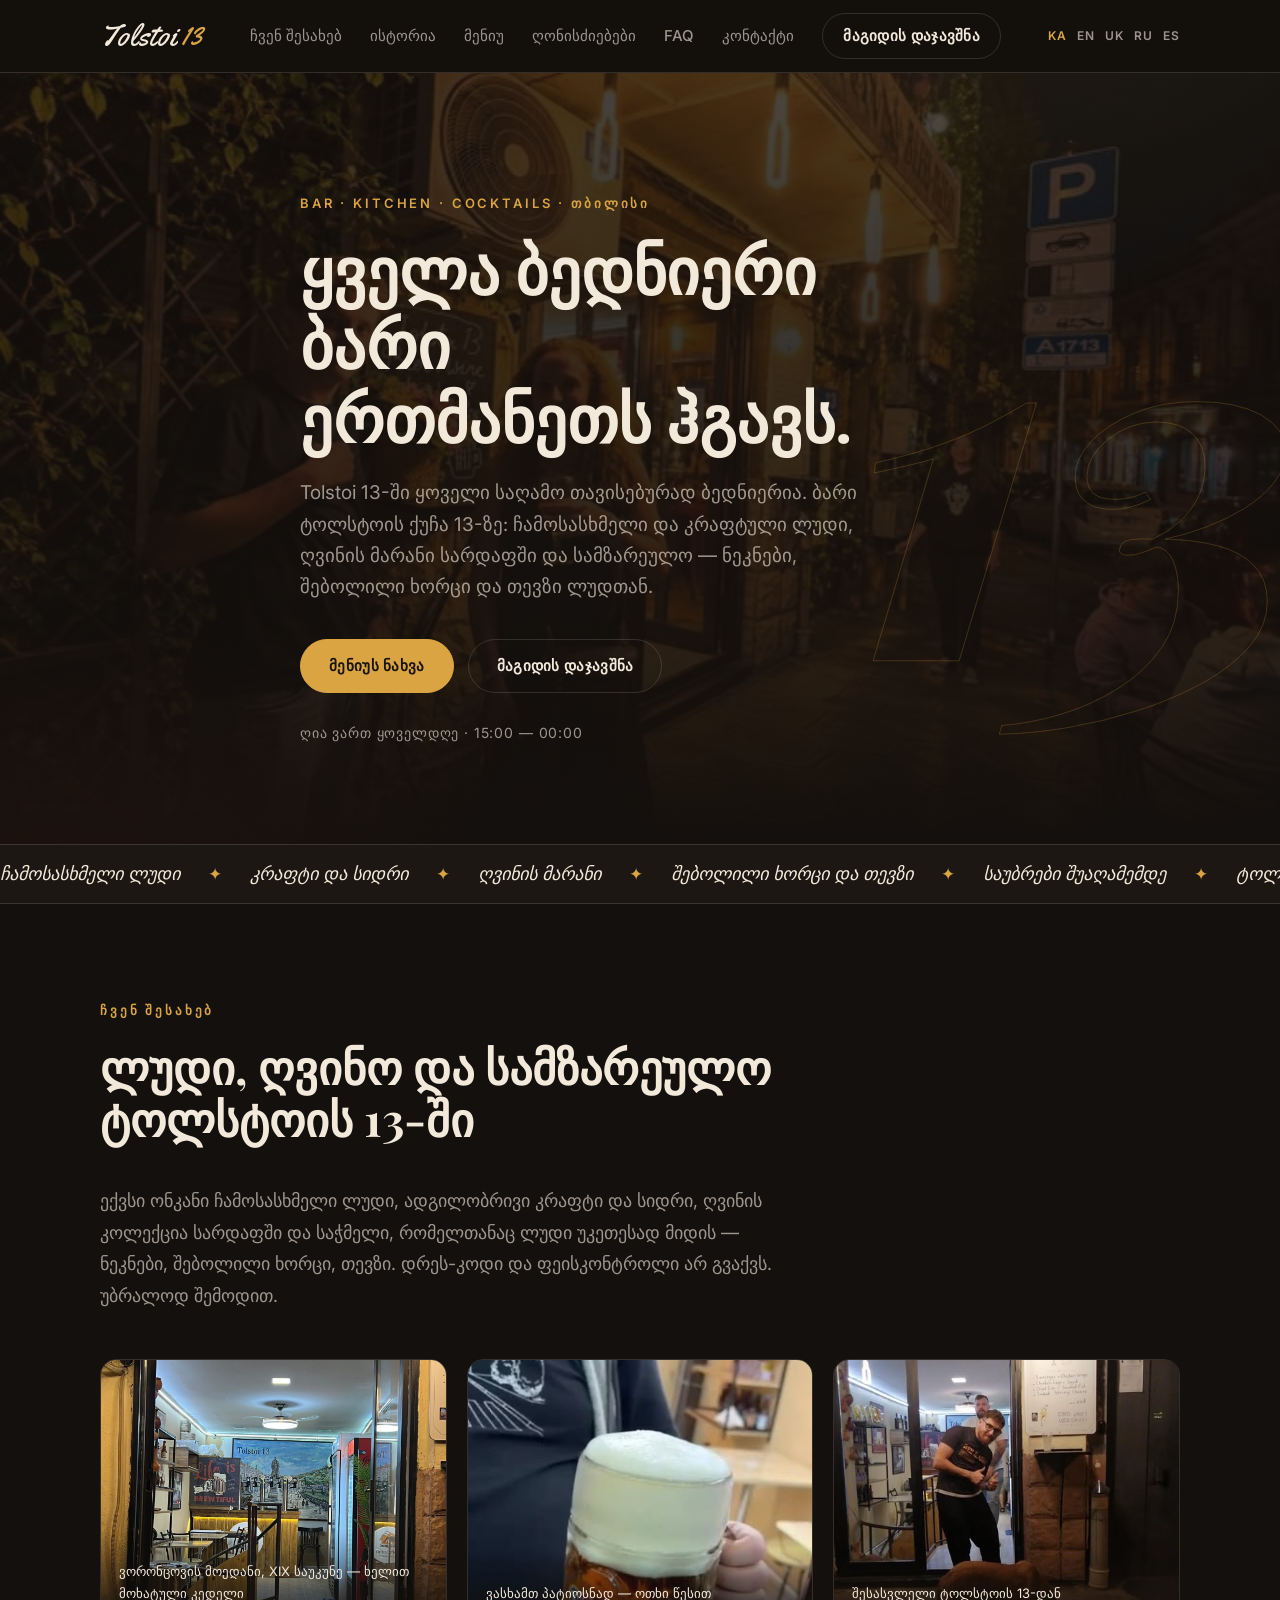
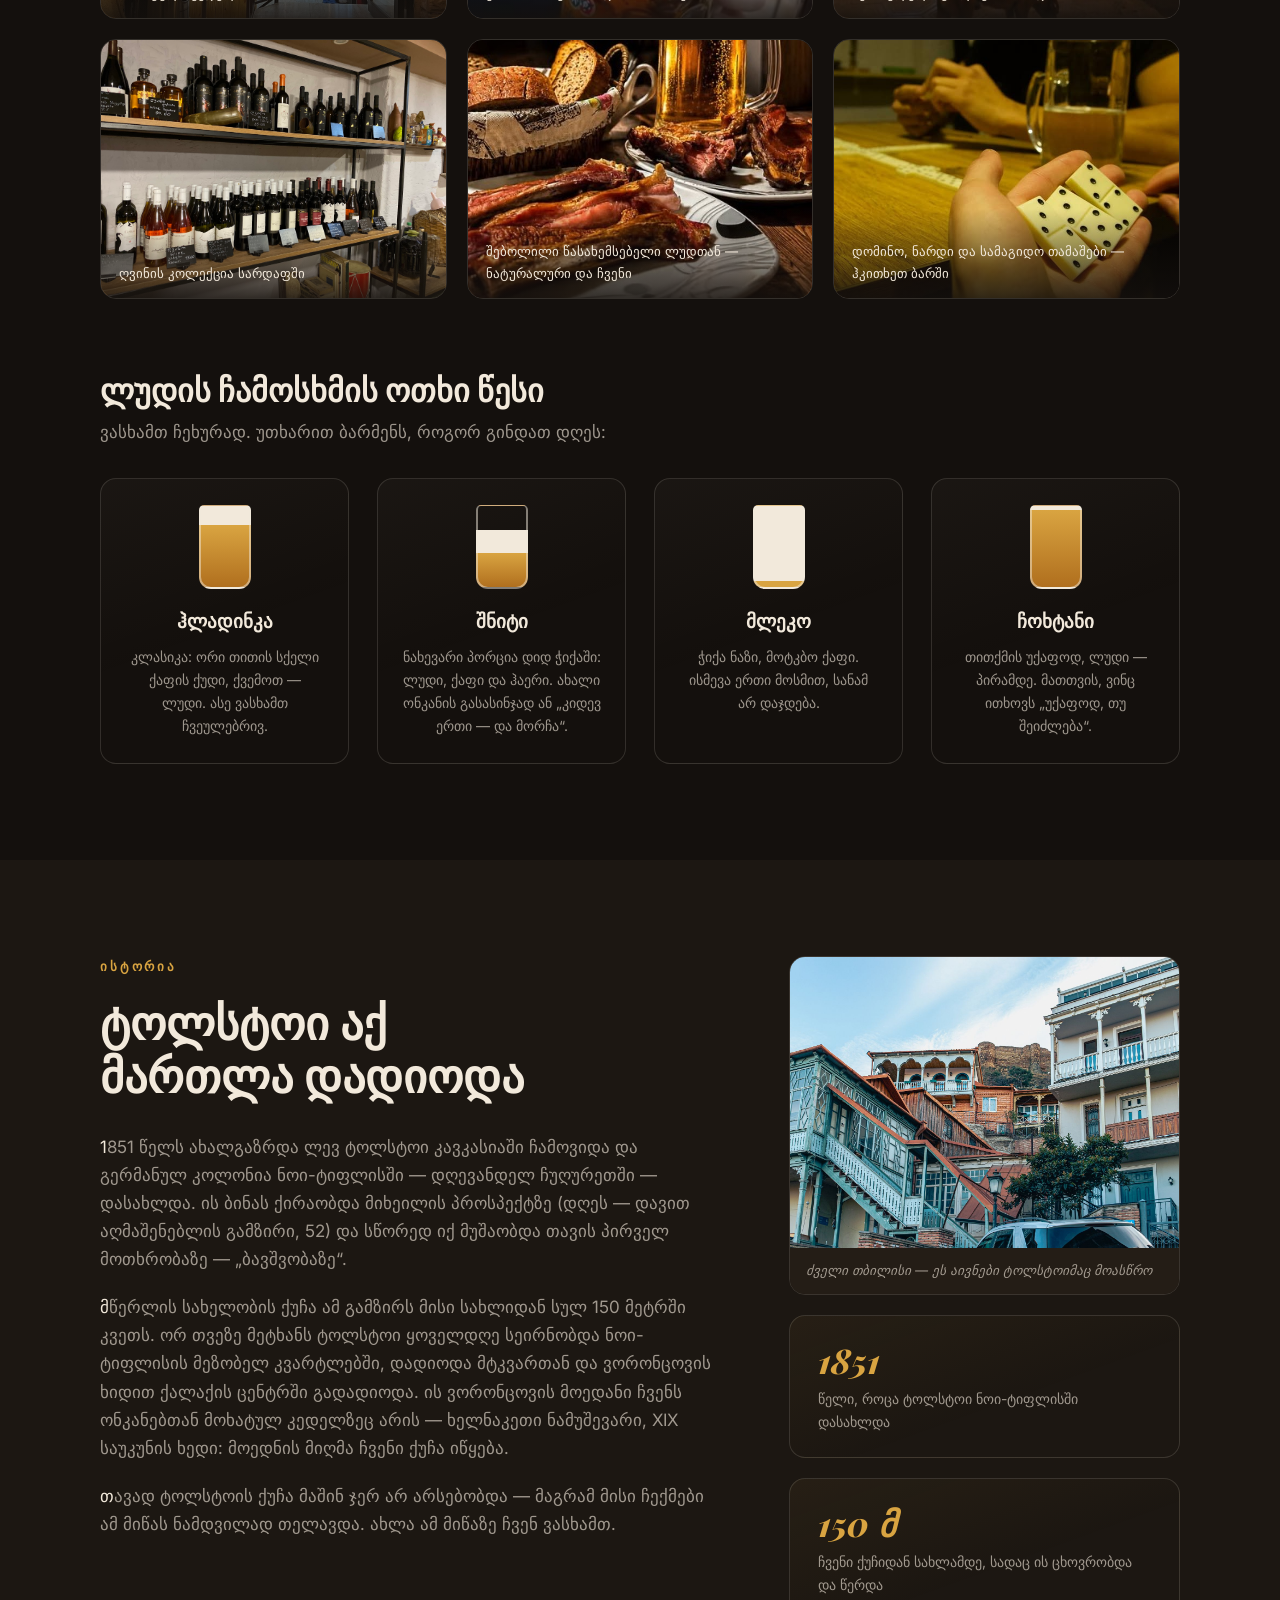
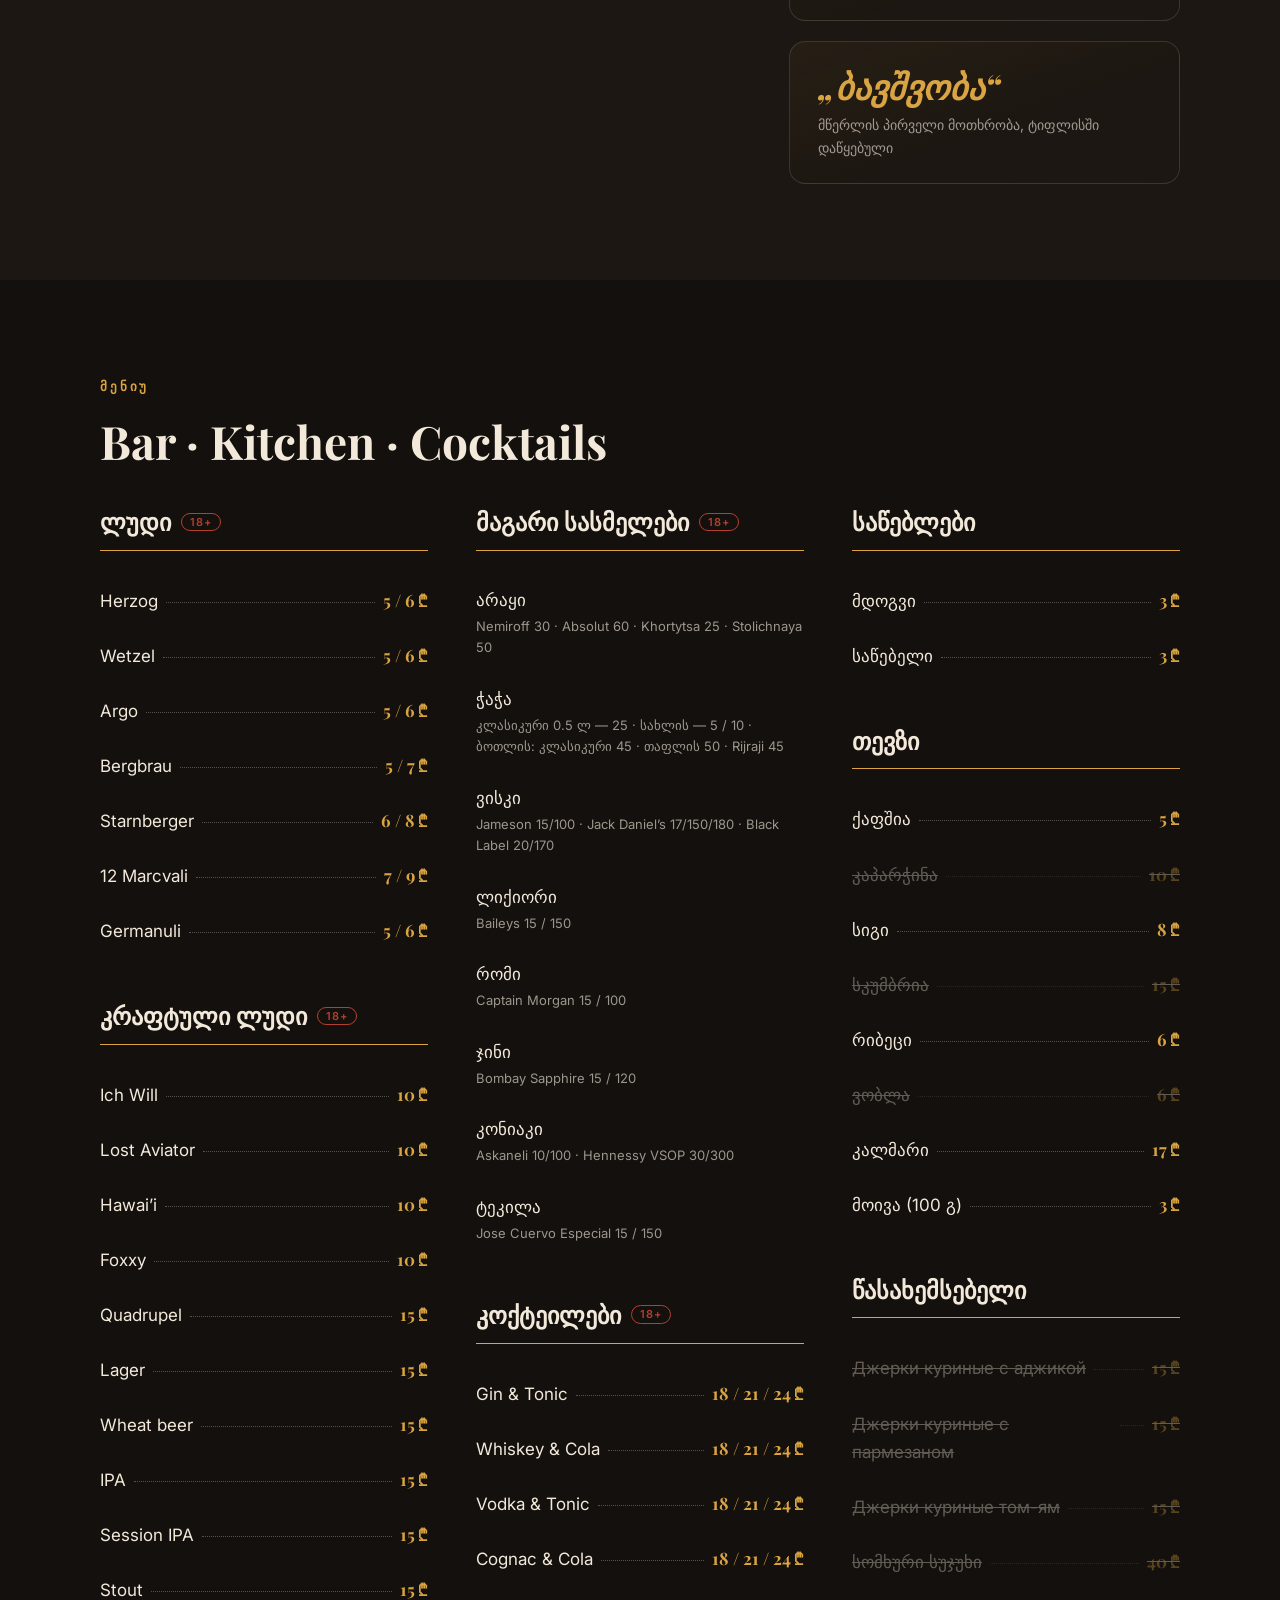
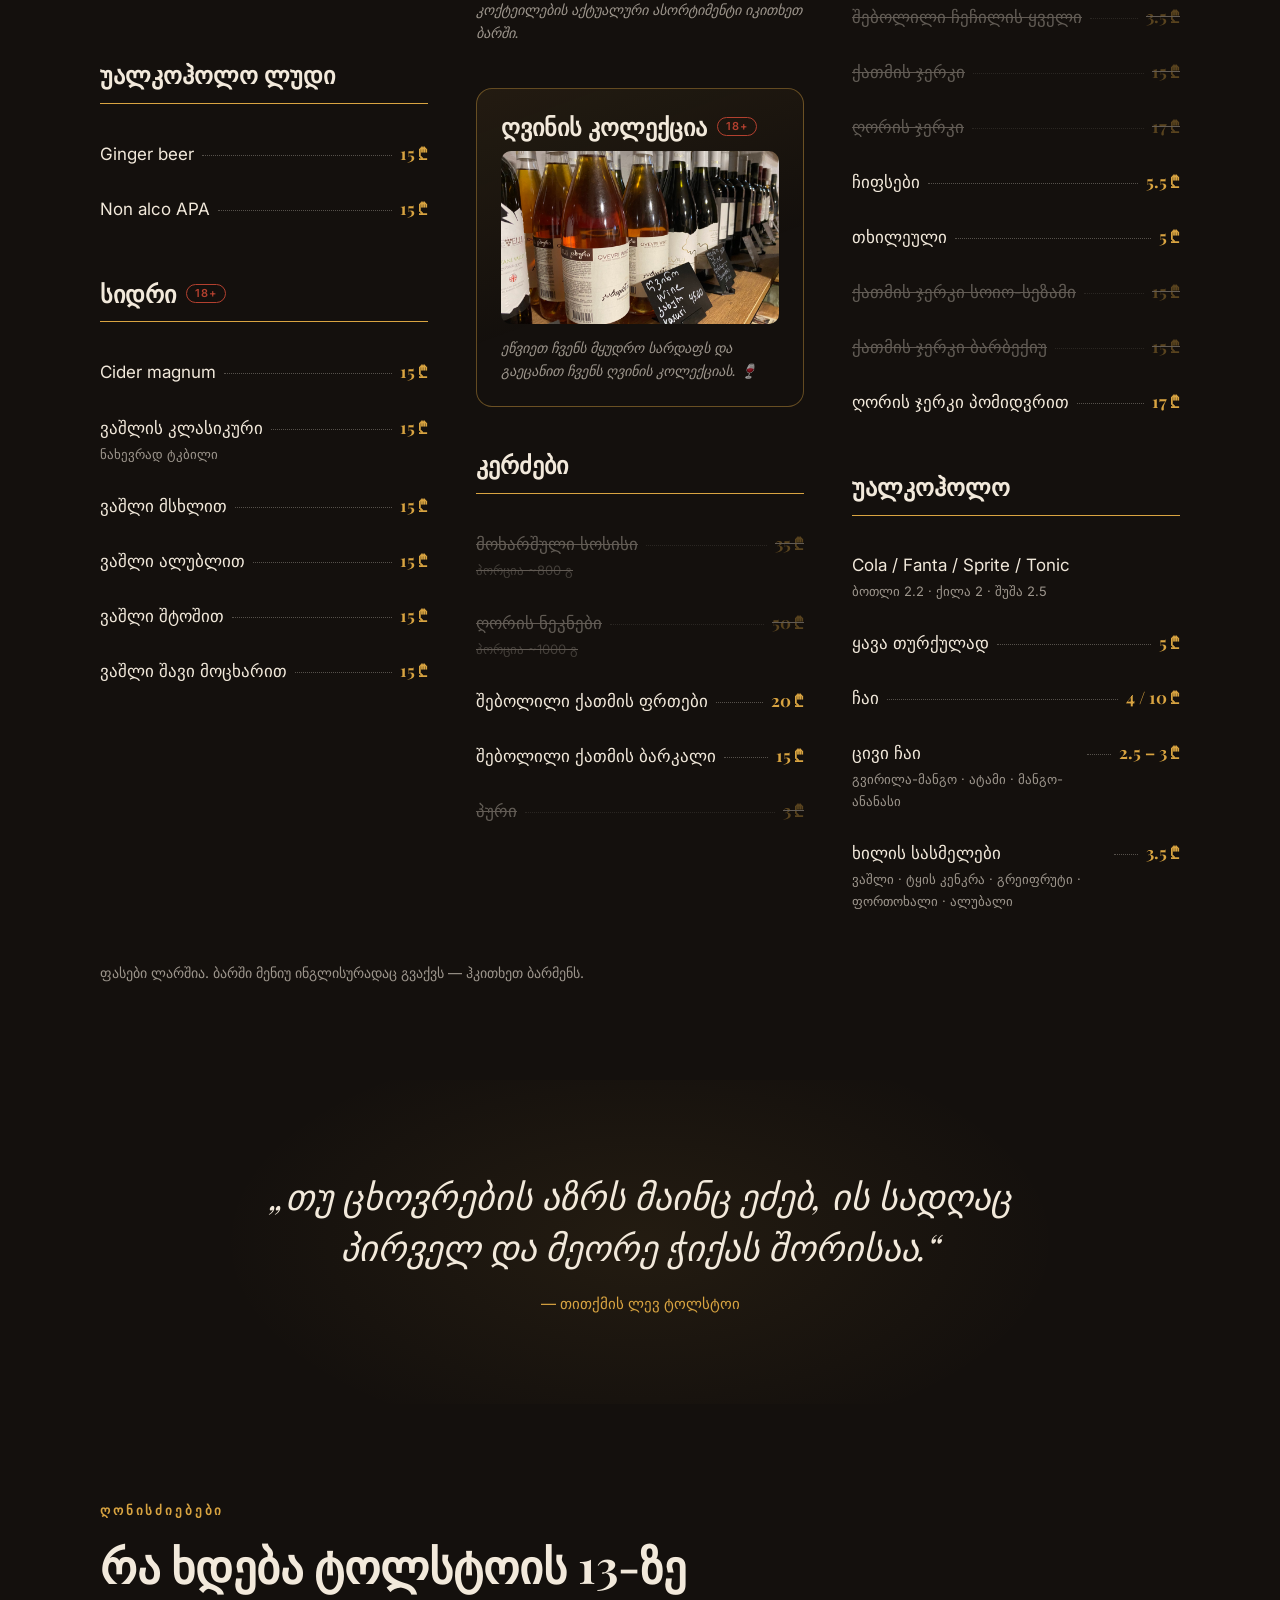
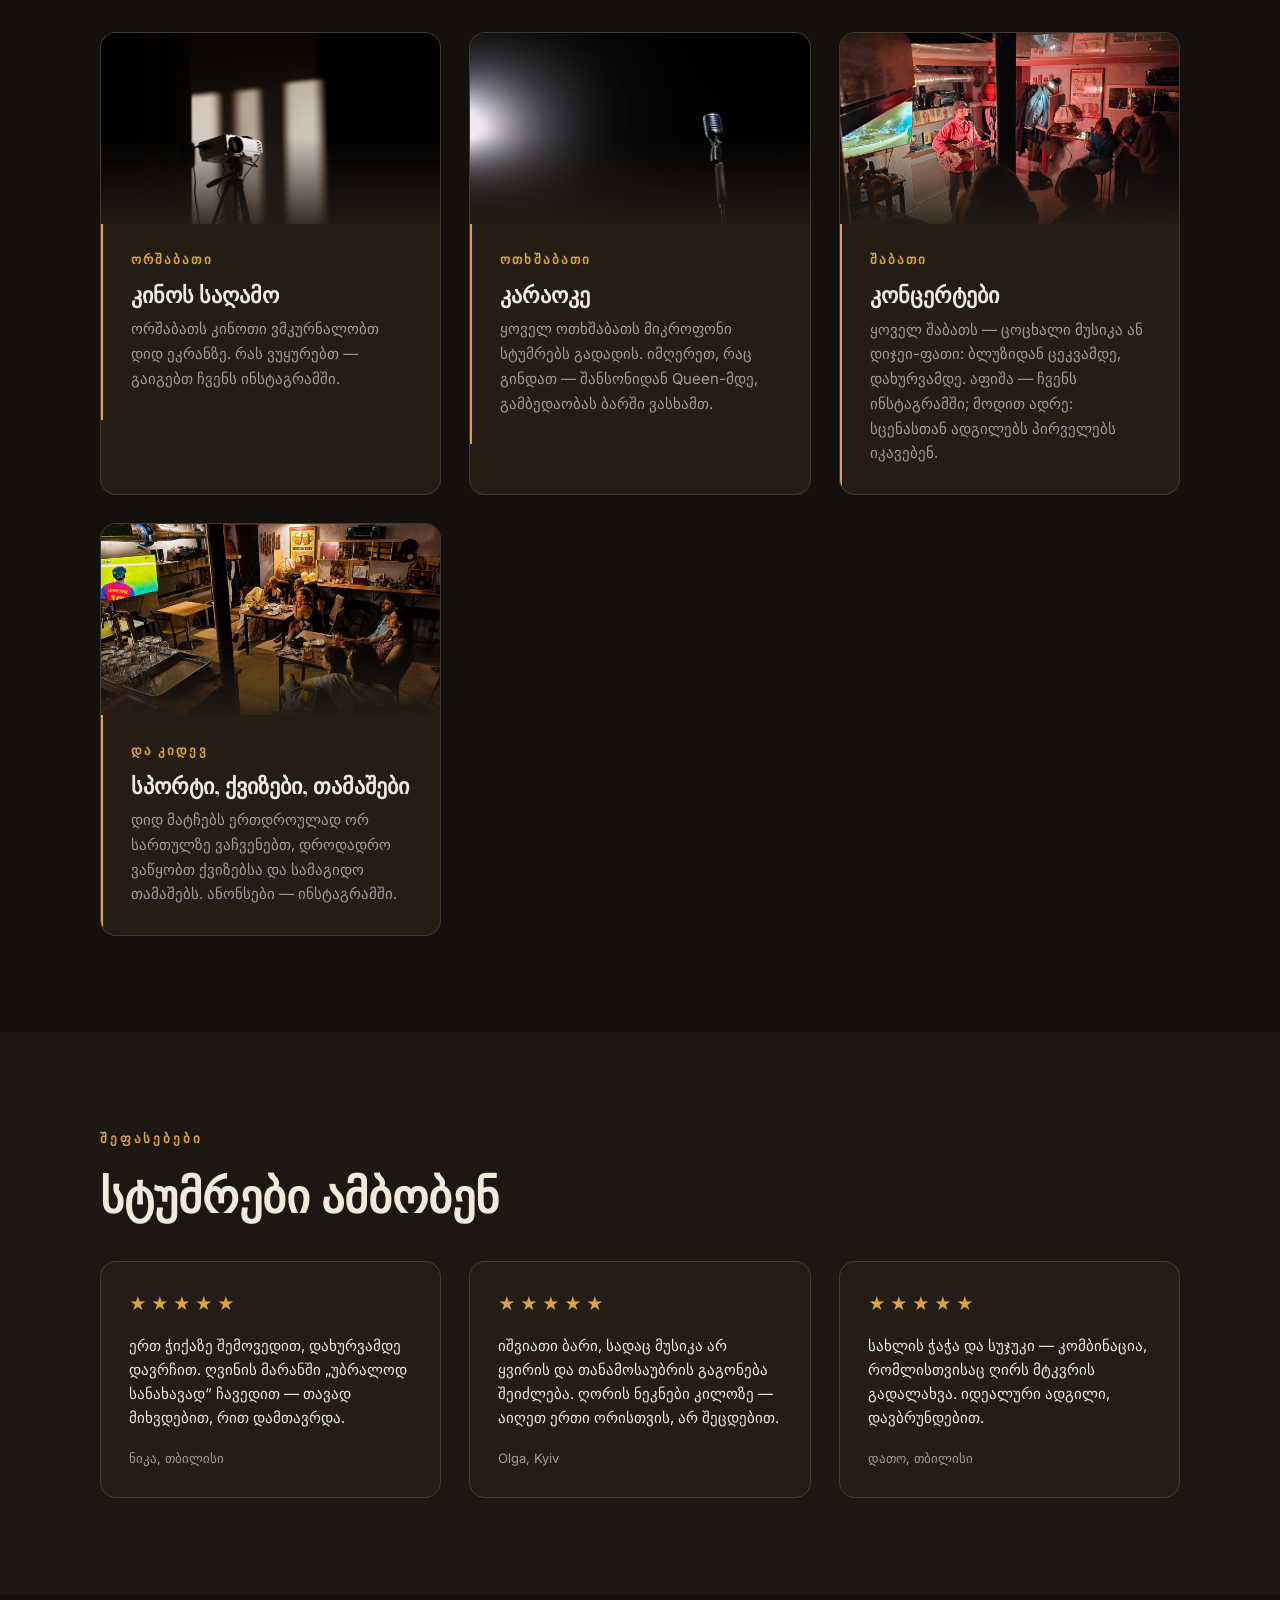
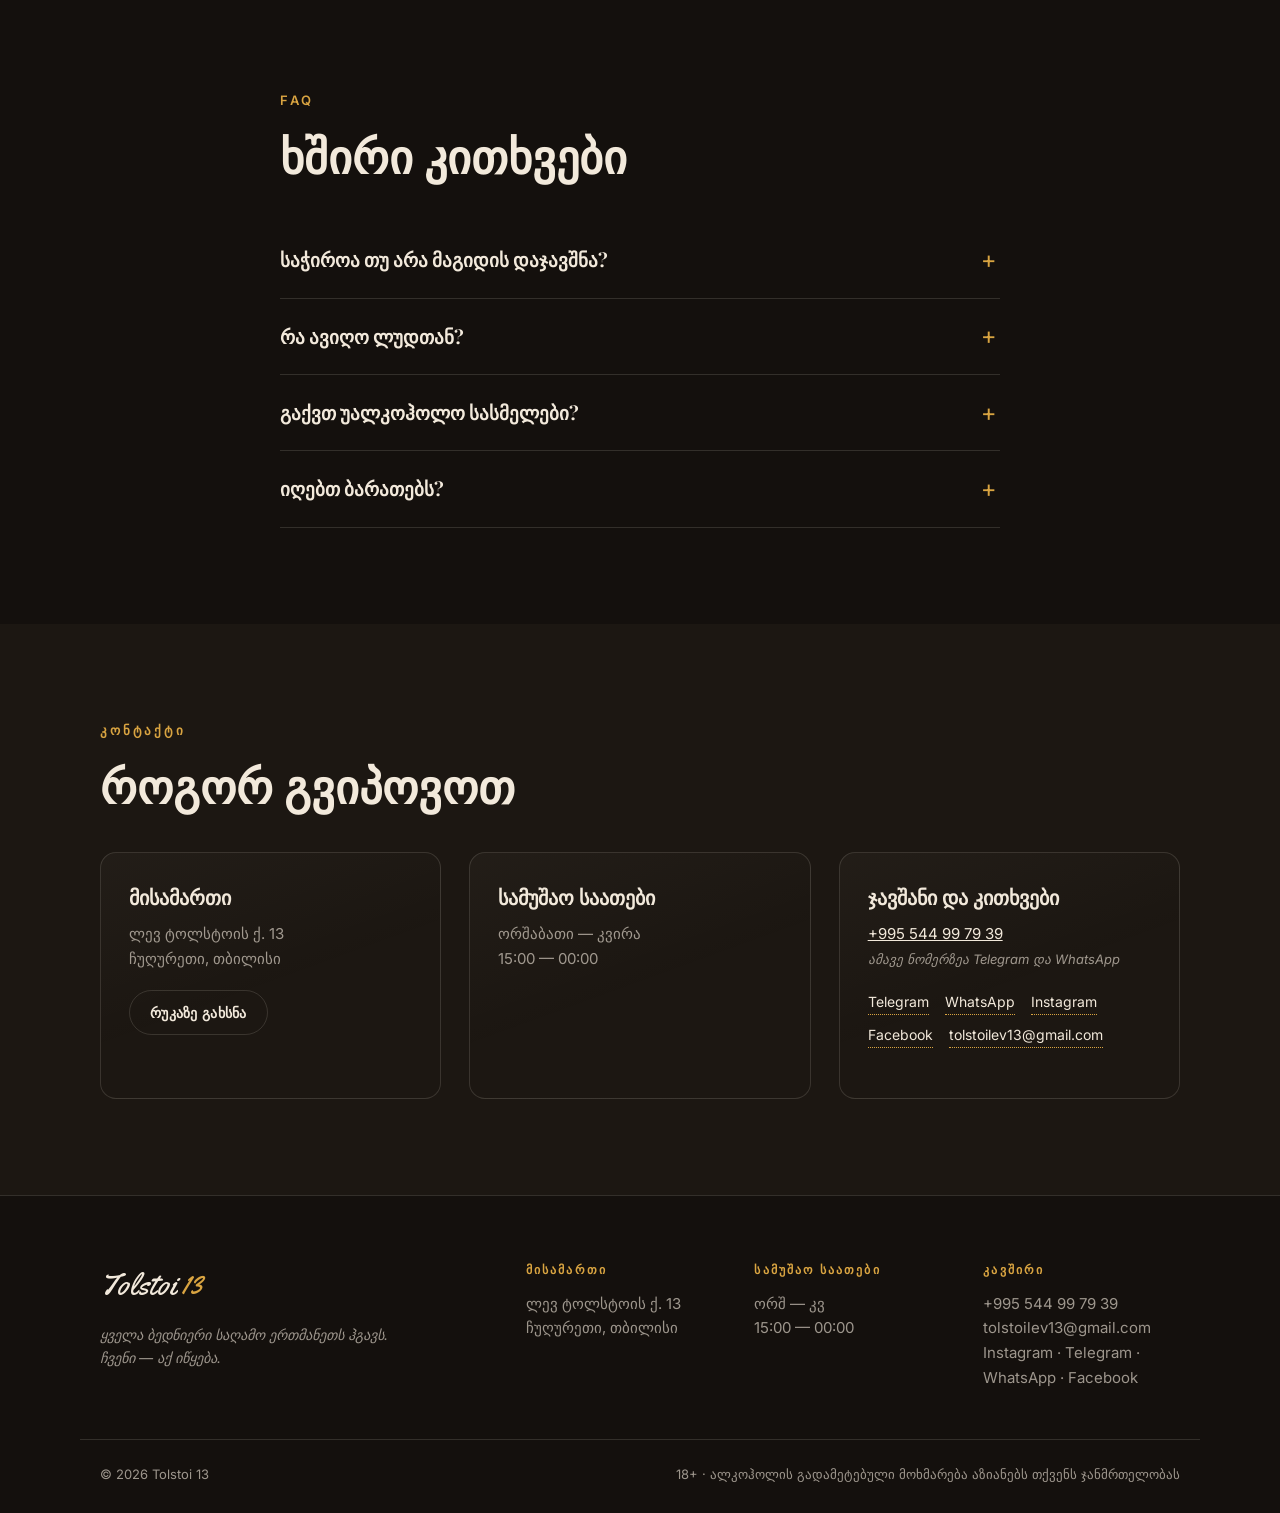
==== commit 3451cf24: "Menu sync from kassa (items, prices, availability) Co-Authored-By: Claude Fable 5 <noreply@anthropic" ====
--- a/index.html
+++ b/index.html
@@ -232,6 +232,13 @@
 
 
 
+
+
+
+
+
+
+
 <li>
                   <span class="menu-name">Herzog</span>
                     <span class="dots"></span><span class="price">5 / 6 ₾</span>
@@ -306,6 +313,16 @@
 
 
 
+
+
+
+
+
+
+
+
+
+
 <li>
                   <span class="menu-name">Ich Will</span>
                     <span class="dots"></span><span class="price">10 ₾</span>
@@ -359,6 +376,8 @@
 
 
 
+
+
 <li>
                   <span class="menu-name">Ginger beer</span>
                     <span class="dots"></span><span class="price">15 ₾</span>
@@ -380,6 +399,12 @@
                 
                 
             
+
+
+
+
+
+
 
 
 
@@ -505,6 +530,11 @@
 
 
 
+
+
+
+
+
 <li class="sold-out">
                   <span class="menu-name">მოხარშული სოსისი<em>პორცია ~800 გ</em></span>
                     <span class="dots"></span><span class="price">35 ₾</span>
@@ -538,6 +568,8 @@
 
 
 
+
+
 <li>
                   <span class="menu-name">მდოგვი</span>
                     <span class="dots"></span><span class="price">3 ₾</span>
@@ -582,6 +614,14 @@
 
 
 
+
+
+
+
+
+
+
+
 <li>
                   <span class="menu-name">ქაფშია</span>
                     <span class="dots"></span><span class="price">5 ₾</span>
@@ -653,12 +693,27 @@
 
 
 
+
+
+
+
+
+
+
+
+
+
+
 <li class="sold-out">
                   <span class="menu-name">Джерки куриные с аджикой</span>
                     <span class="dots"></span><span class="price">15 ₾</span>
                 </li>
 <li class="sold-out">
                   <span class="menu-name">Джерки куриные с пармезаном</span>
+                    <span class="dots"></span><span class="price">15 ₾</span>
+                </li>
+<li class="sold-out">
+                  <span class="menu-name">Джерки куриные том-ям</span>
                     <span class="dots"></span><span class="price">15 ₾</span>
                 </li>
 <li class="sold-out">
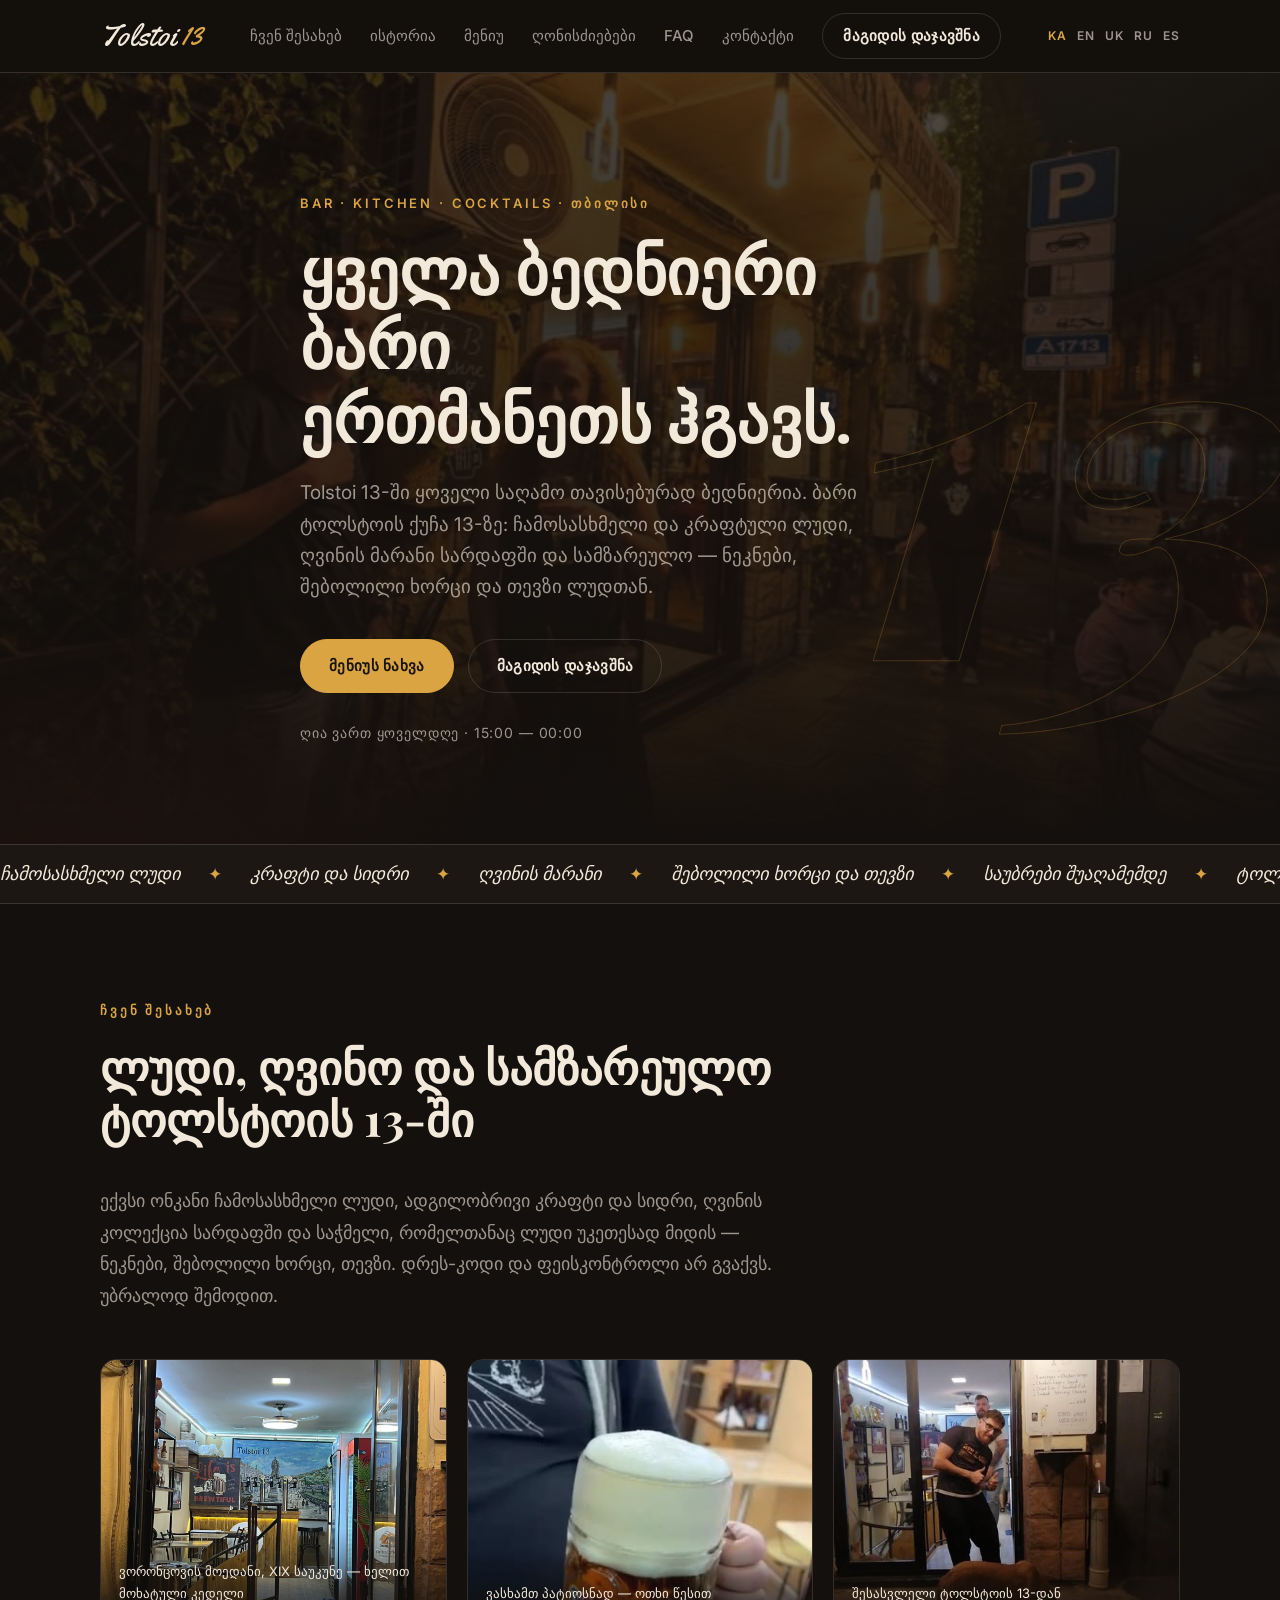
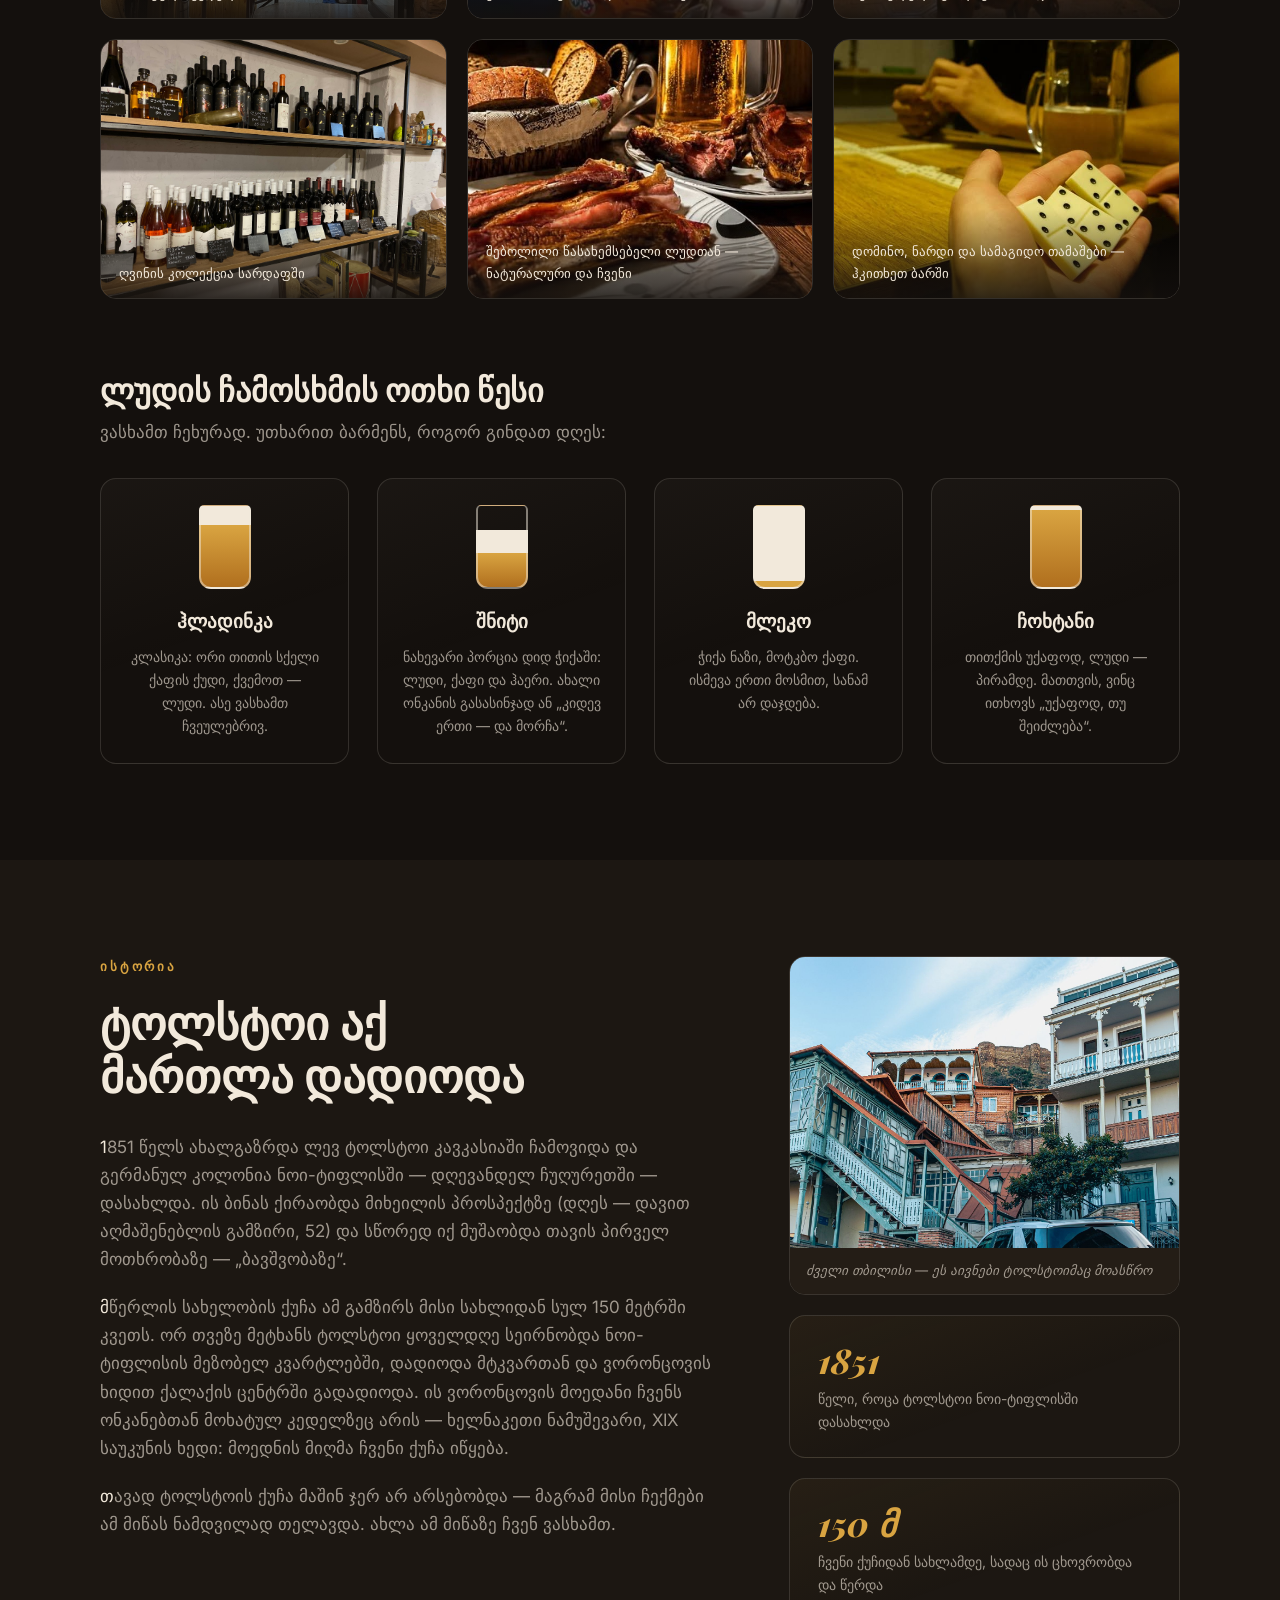
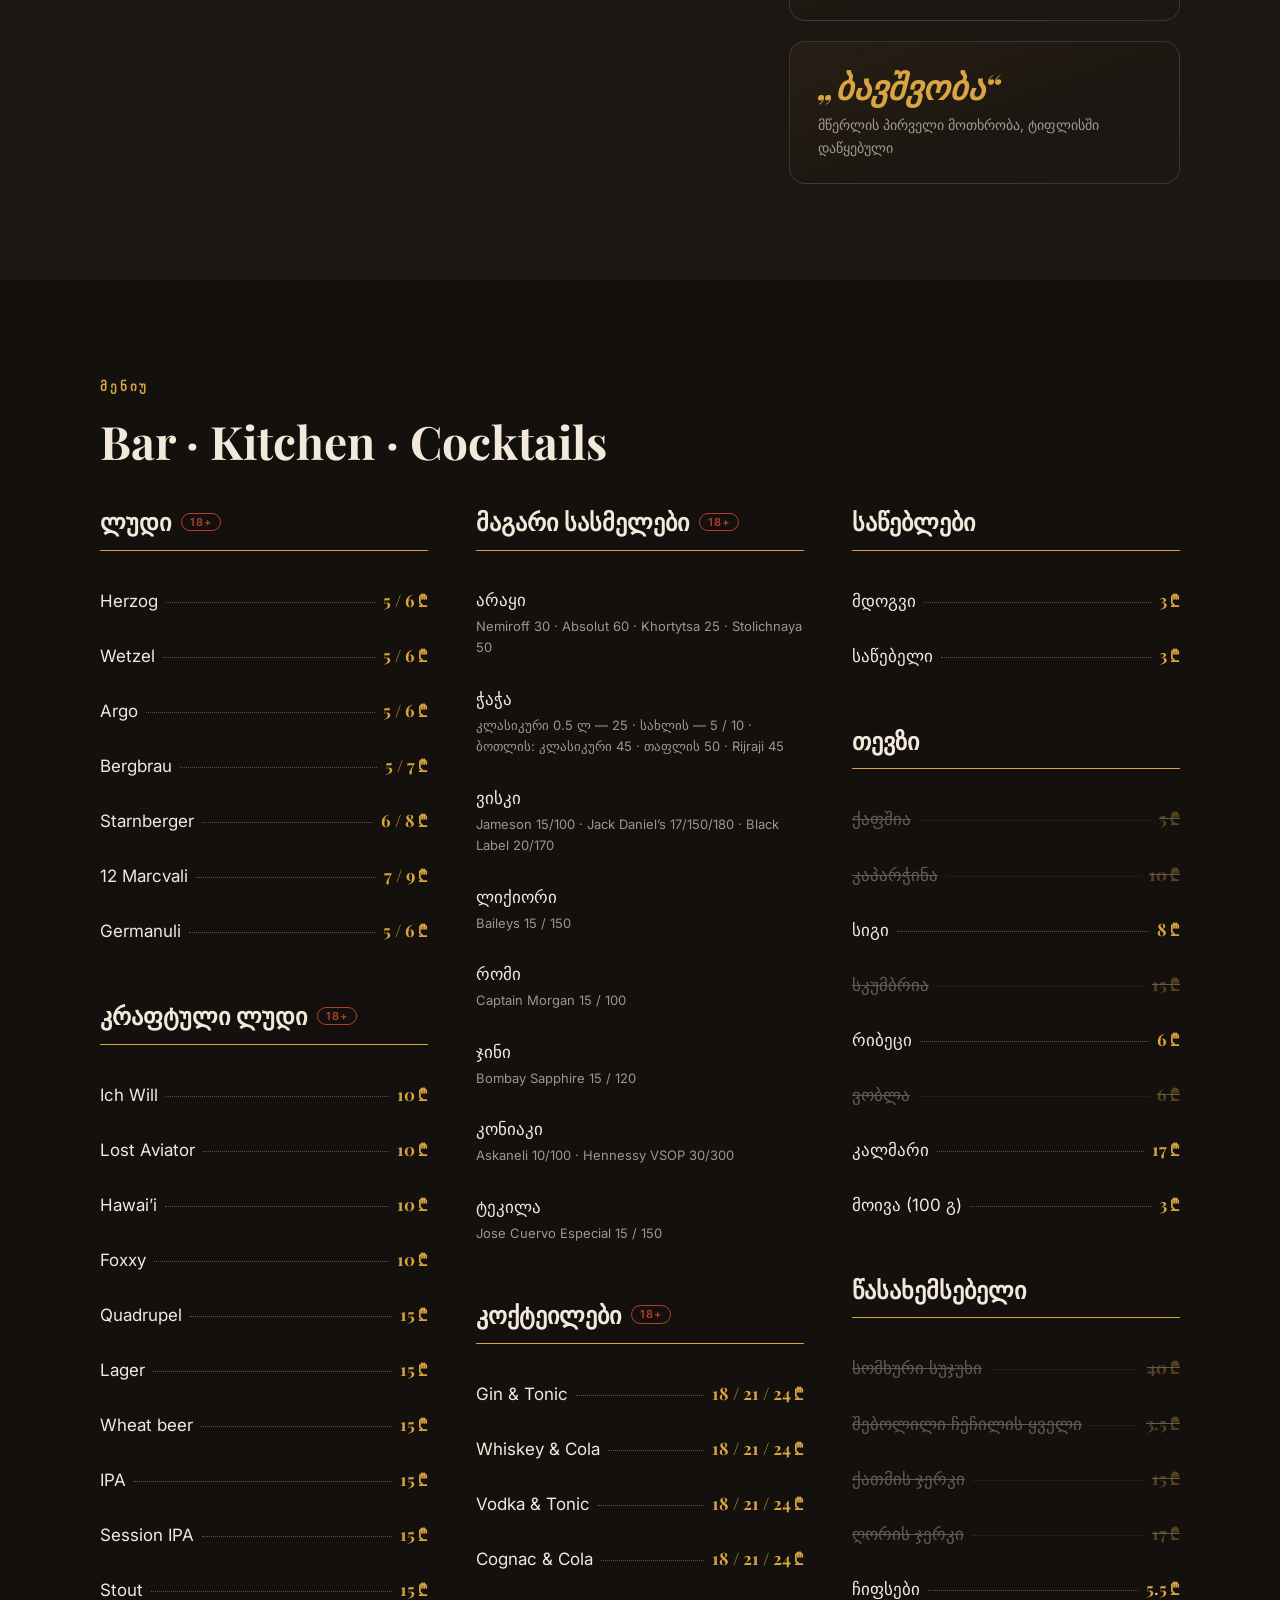
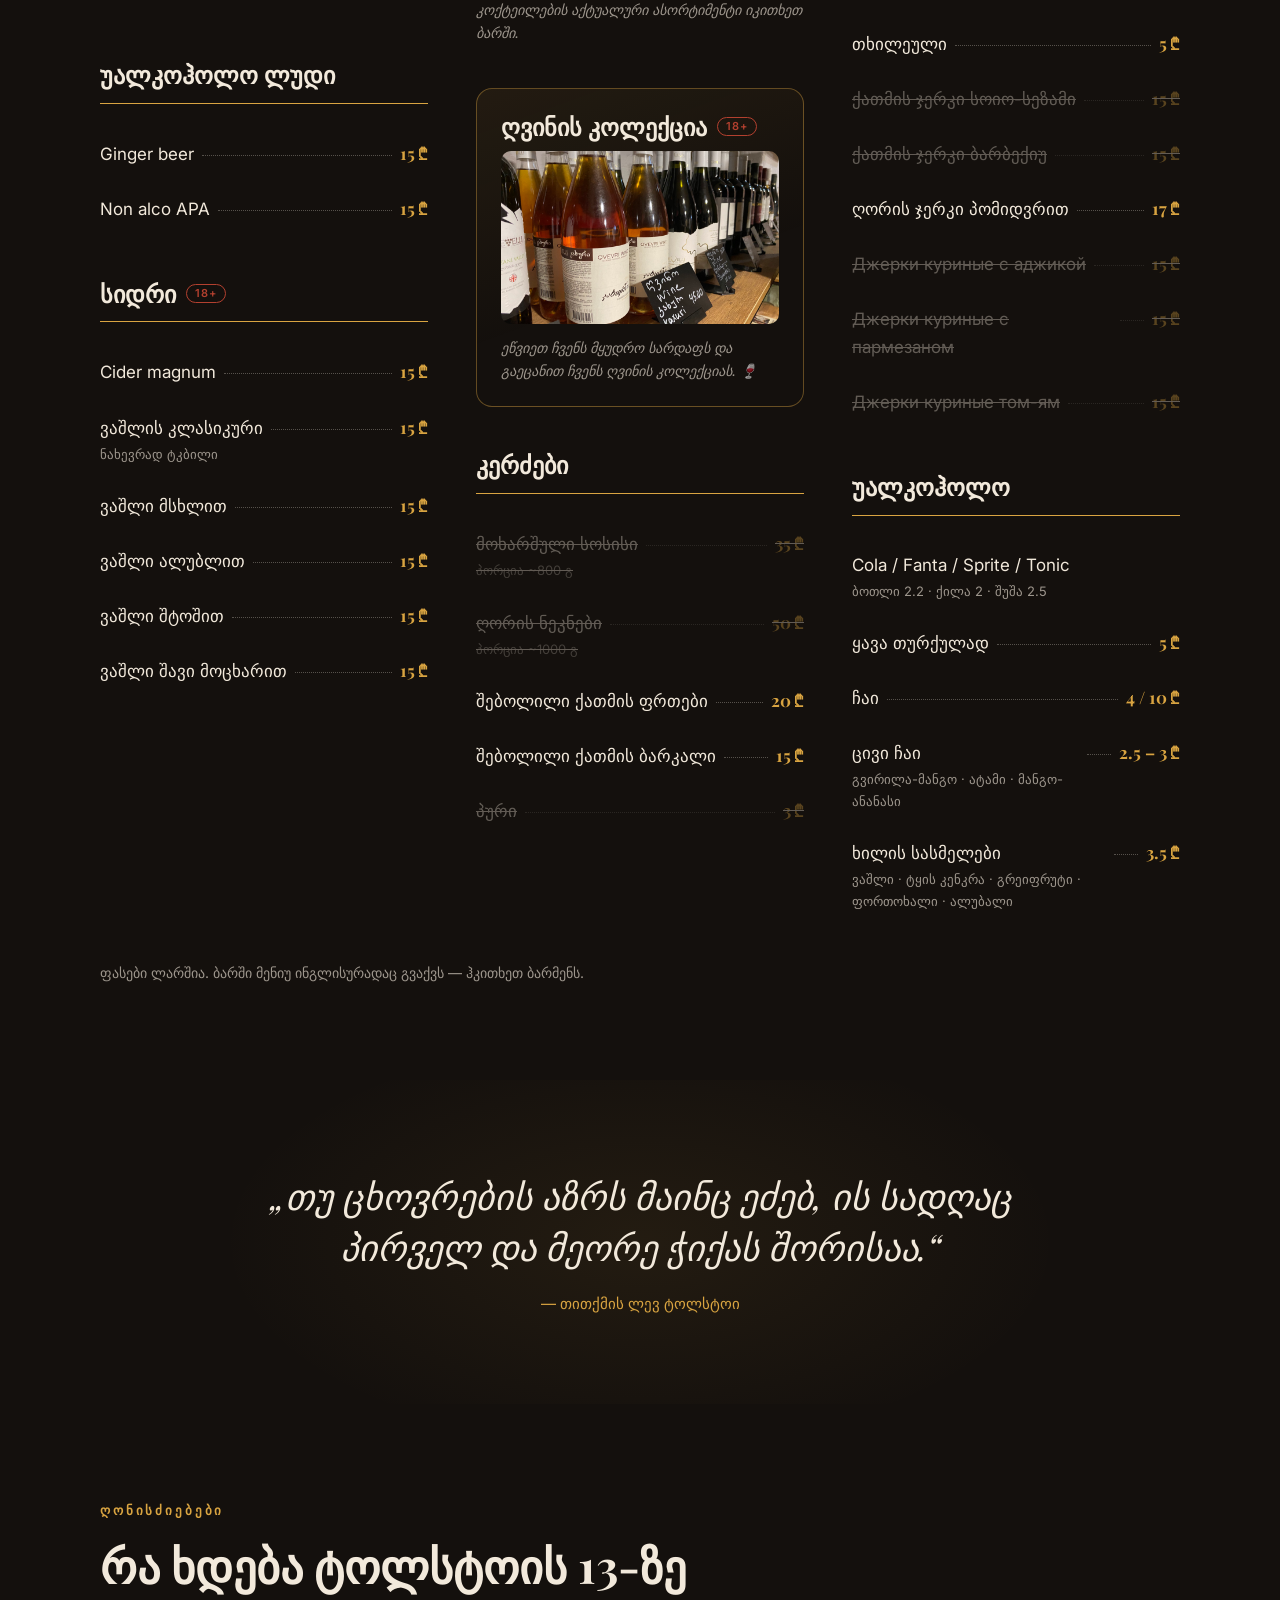
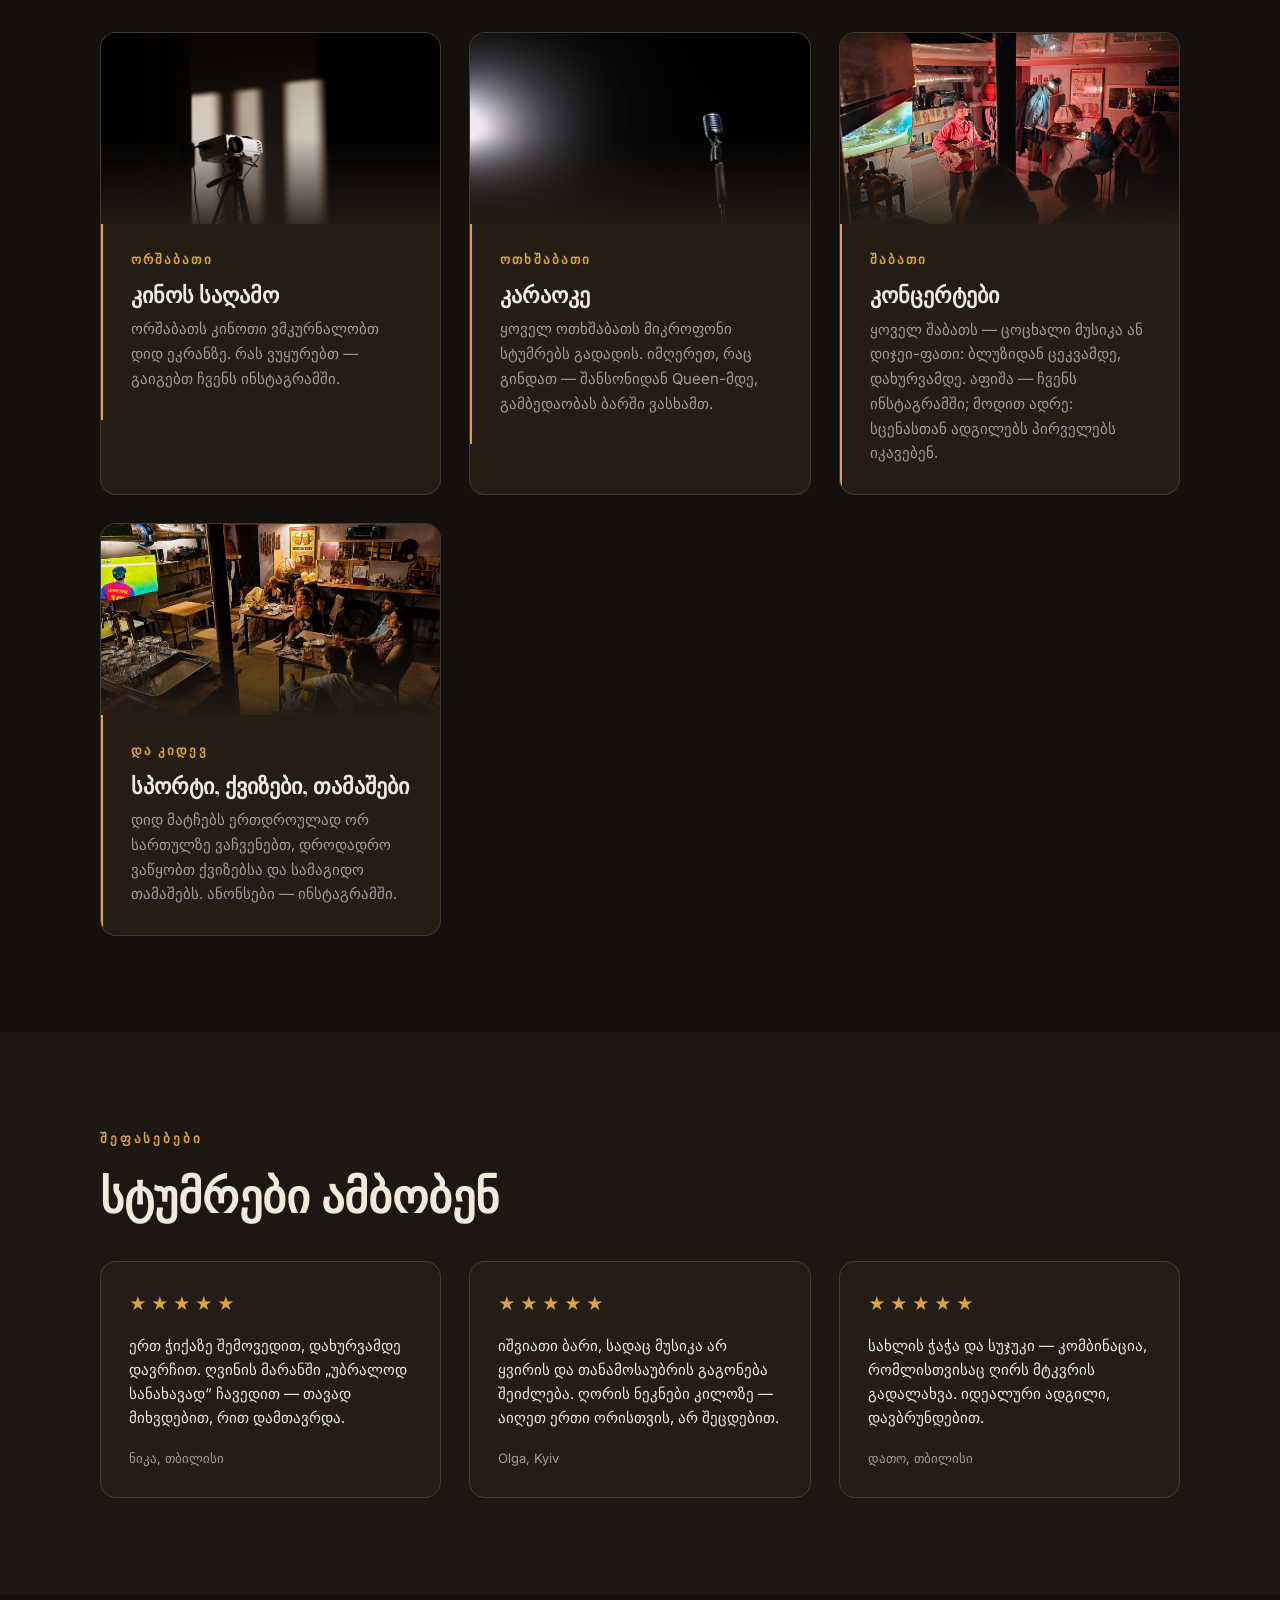
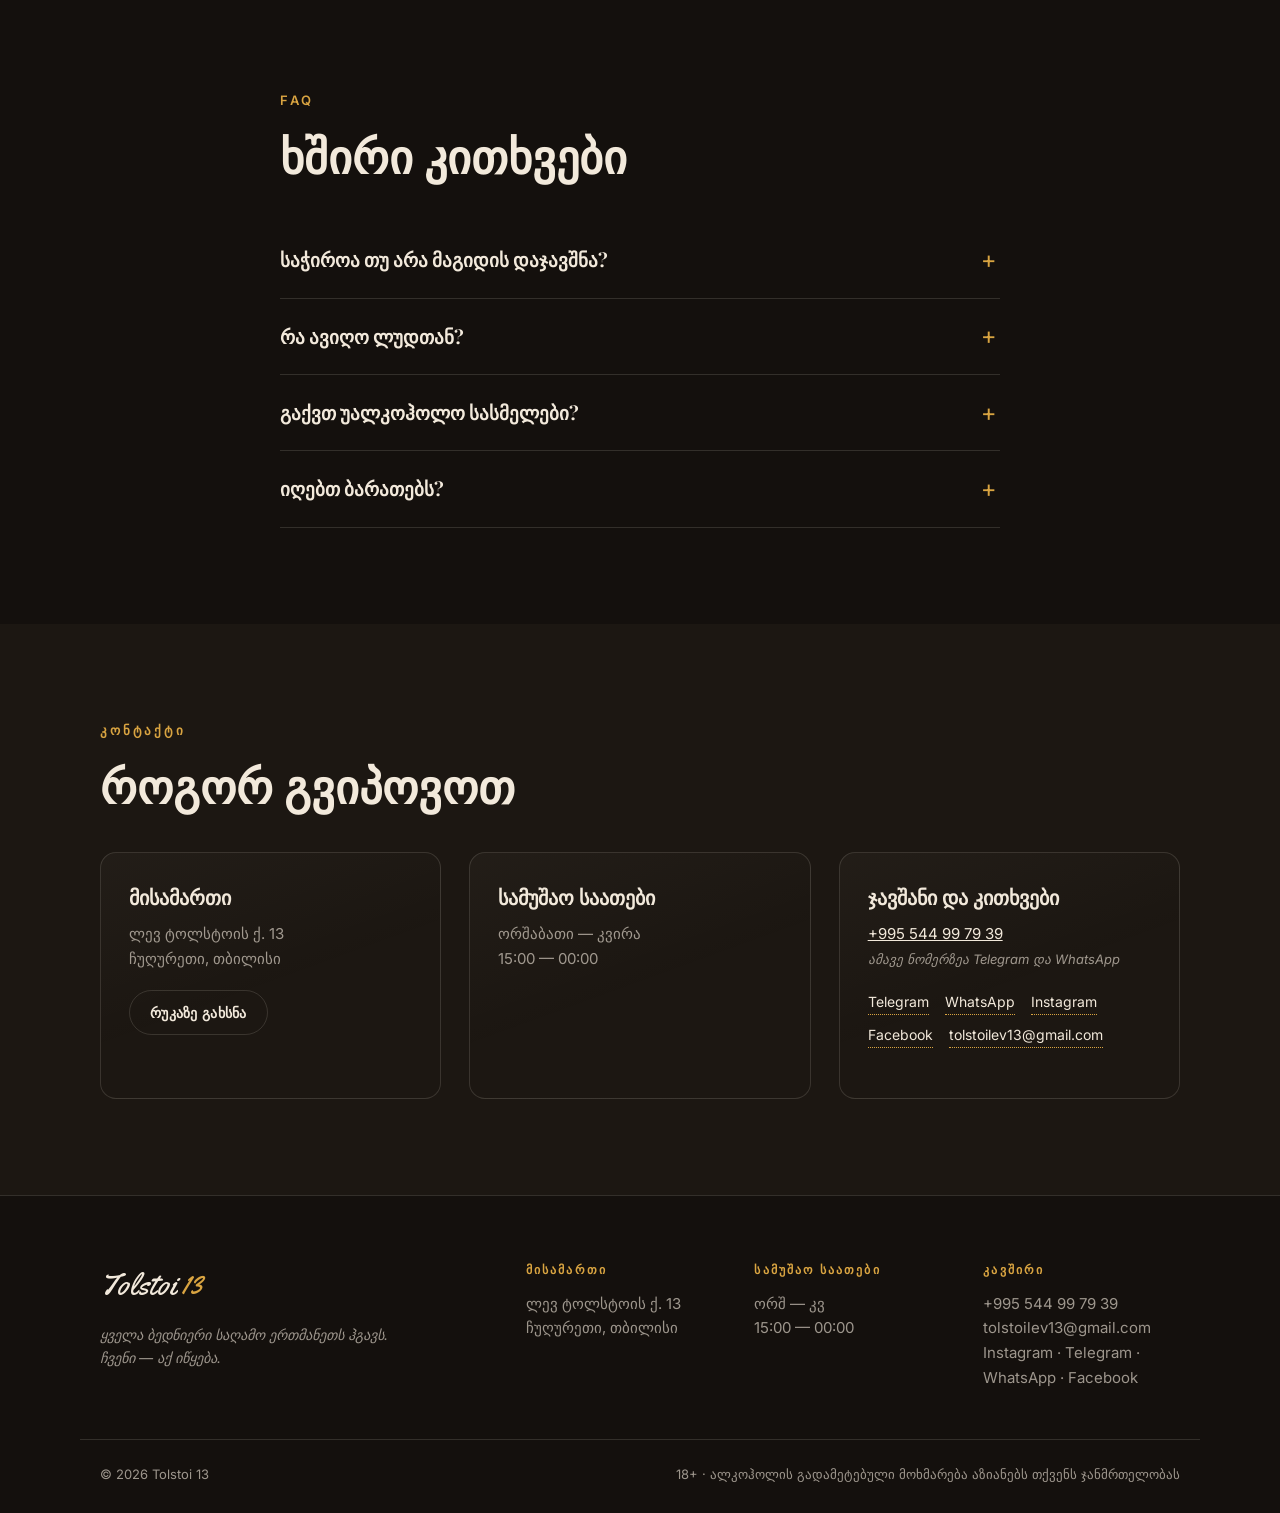
==== commit f33f91a6: "Menu sync from kassa (items, prices, availability) Co-Authored-By: Claude Fable 5 <noreply@anthropic" ====
--- a/index.html
+++ b/index.html
@@ -239,6 +239,13 @@
 
 
 
+
+
+
+
+
+
+
 <li>
                   <span class="menu-name">Herzog</span>
                     <span class="dots"></span><span class="price">5 / 6 ₾</span>
@@ -323,6 +330,16 @@
 
 
 
+
+
+
+
+
+
+
+
+
+
 <li>
                   <span class="menu-name">Ich Will</span>
                     <span class="dots"></span><span class="price">10 ₾</span>
@@ -378,6 +395,8 @@
 
 
 
+
+
 <li>
                   <span class="menu-name">Ginger beer</span>
                     <span class="dots"></span><span class="price">15 ₾</span>
@@ -399,6 +418,12 @@
                 
                 
             
+
+
+
+
+
+
 
 
 
@@ -535,6 +560,11 @@
 
 
 
+
+
+
+
+
 <li class="sold-out">
                   <span class="menu-name">მოხარშული სოსისი<em>პორცია ~800 გ</em></span>
                     <span class="dots"></span><span class="price">35 ₾</span>
@@ -570,6 +600,8 @@
 
 
 
+
+
 <li>
                   <span class="menu-name">მდოგვი</span>
                     <span class="dots"></span><span class="price">3 ₾</span>
@@ -622,7 +654,15 @@
 
 
 
-<li>
+
+
+
+
+
+
+
+
+<li class="sold-out">
                   <span class="menu-name">ქაფშია</span>
                     <span class="dots"></span><span class="price">5 ₾</span>
                 </li>
@@ -704,18 +744,18 @@
 
 
 
-<li class="sold-out">
-                  <span class="menu-name">Джерки куриные с аджикой</span>
-                    <span class="dots"></span><span class="price">15 ₾</span>
-                </li>
-<li class="sold-out">
-                  <span class="menu-name">Джерки куриные с пармезаном</span>
-                    <span class="dots"></span><span class="price">15 ₾</span>
-                </li>
-<li class="sold-out">
-                  <span class="menu-name">Джерки куриные том-ям</span>
-                    <span class="dots"></span><span class="price">15 ₾</span>
-                </li>
+
+
+
+
+
+
+
+
+
+
+
+
 <li class="sold-out">
                   <span class="menu-name">სომხური სუჯუხი</span>
                     <span class="dots"></span><span class="price">40 ₾</span>
@@ -749,6 +789,18 @@
 <li>
                   <span class="menu-name">ღორის ჯერკი პომიდვრით</span>
                     <span class="dots"></span><span class="price">17 ₾</span>
+                </li>
+<li class="sold-out">
+                  <span class="menu-name">Джерки куриные с аджикой</span>
+                    <span class="dots"></span><span class="price">15 ₾</span>
+                </li>
+<li class="sold-out">
+                  <span class="menu-name">Джерки куриные с пармезаном</span>
+                    <span class="dots"></span><span class="price">15 ₾</span>
+                </li>
+<li class="sold-out">
+                  <span class="menu-name">Джерки куриные том-ям</span>
+                    <span class="dots"></span><span class="price">15 ₾</span>
                 </li>
 </ul>
         </div>
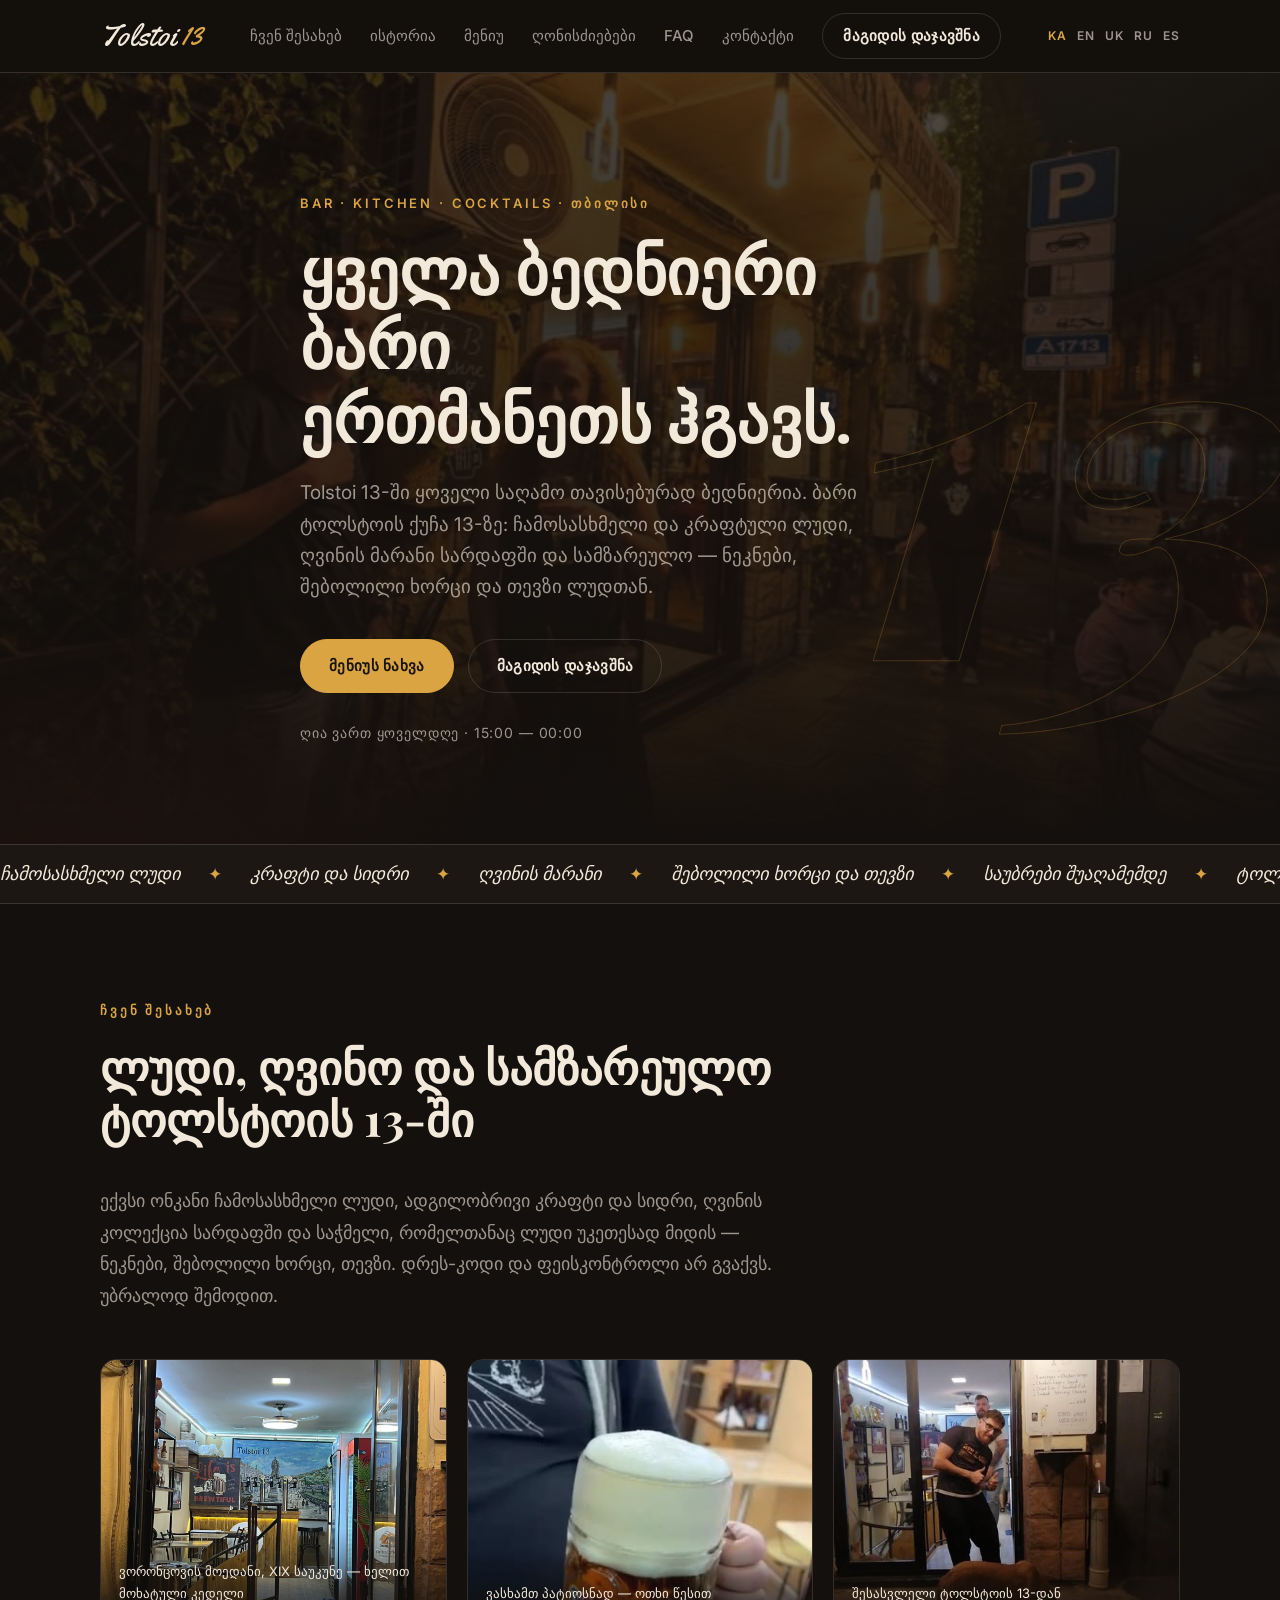
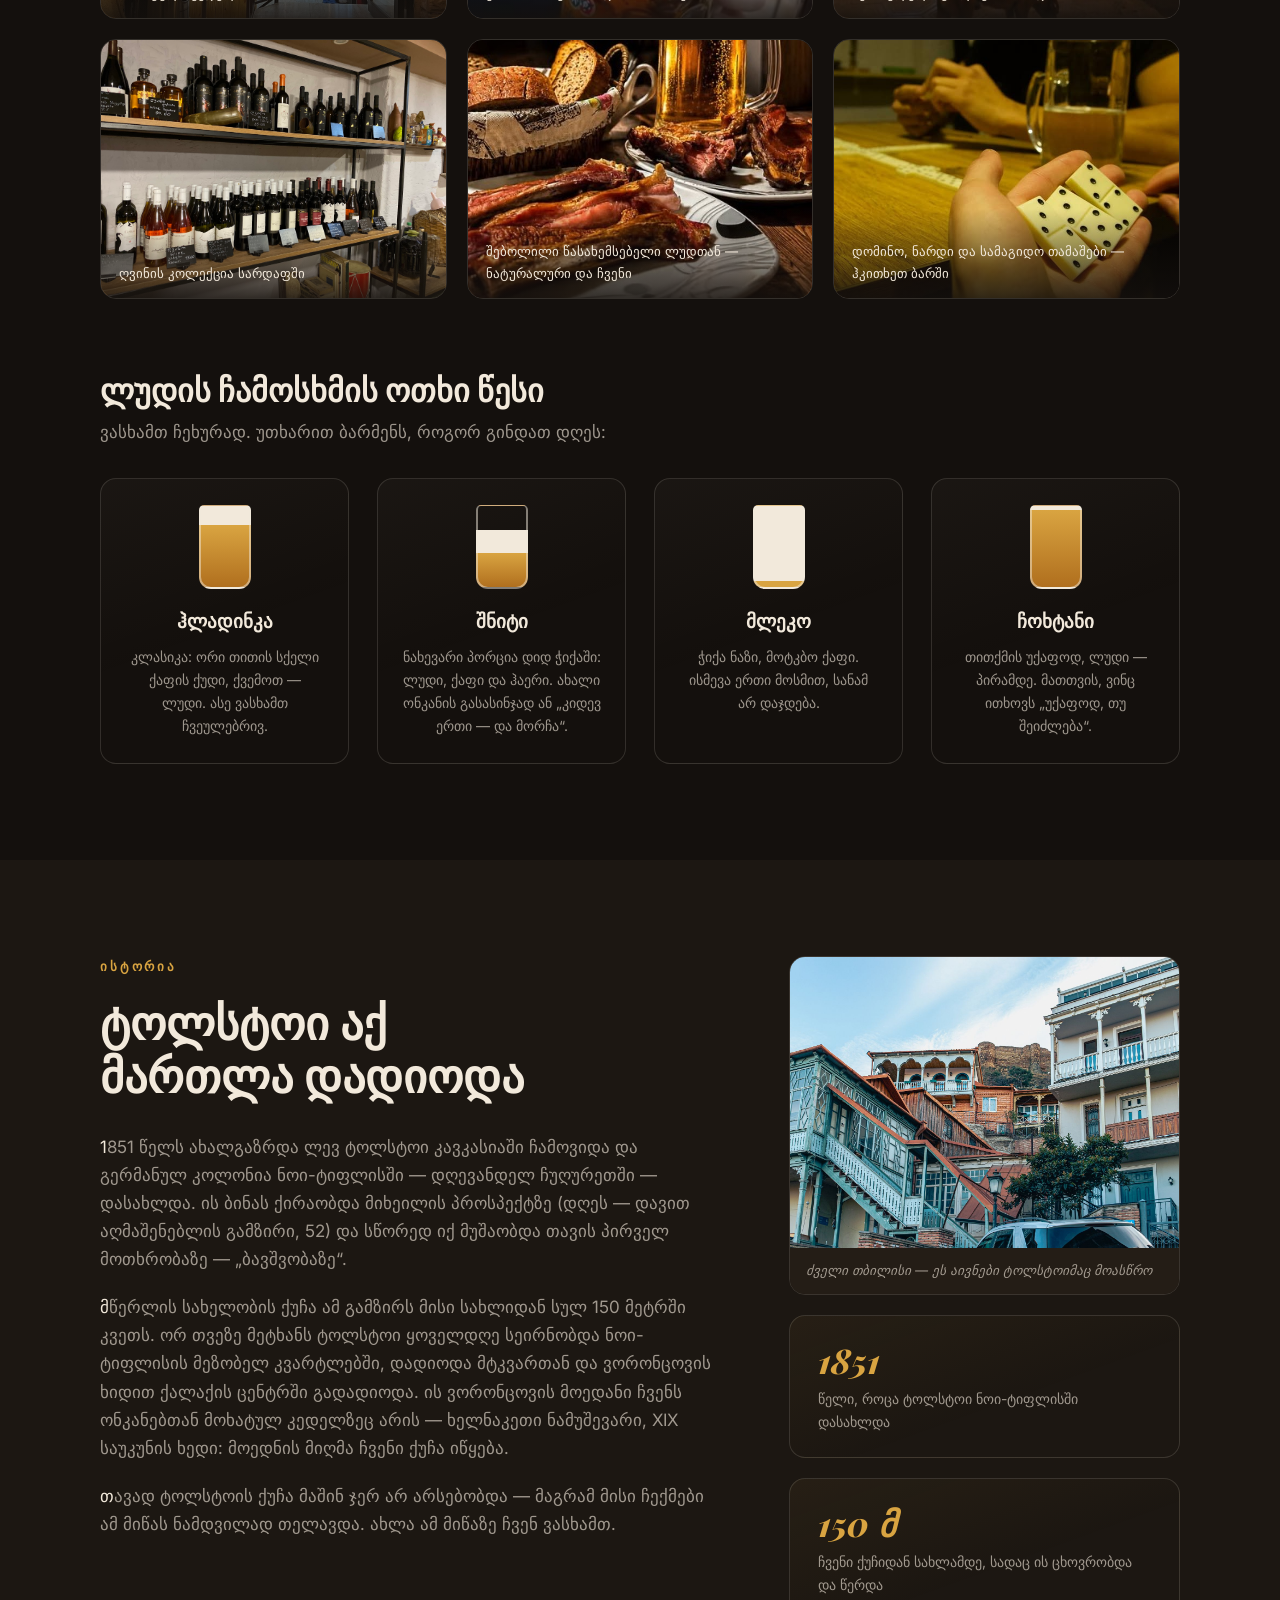
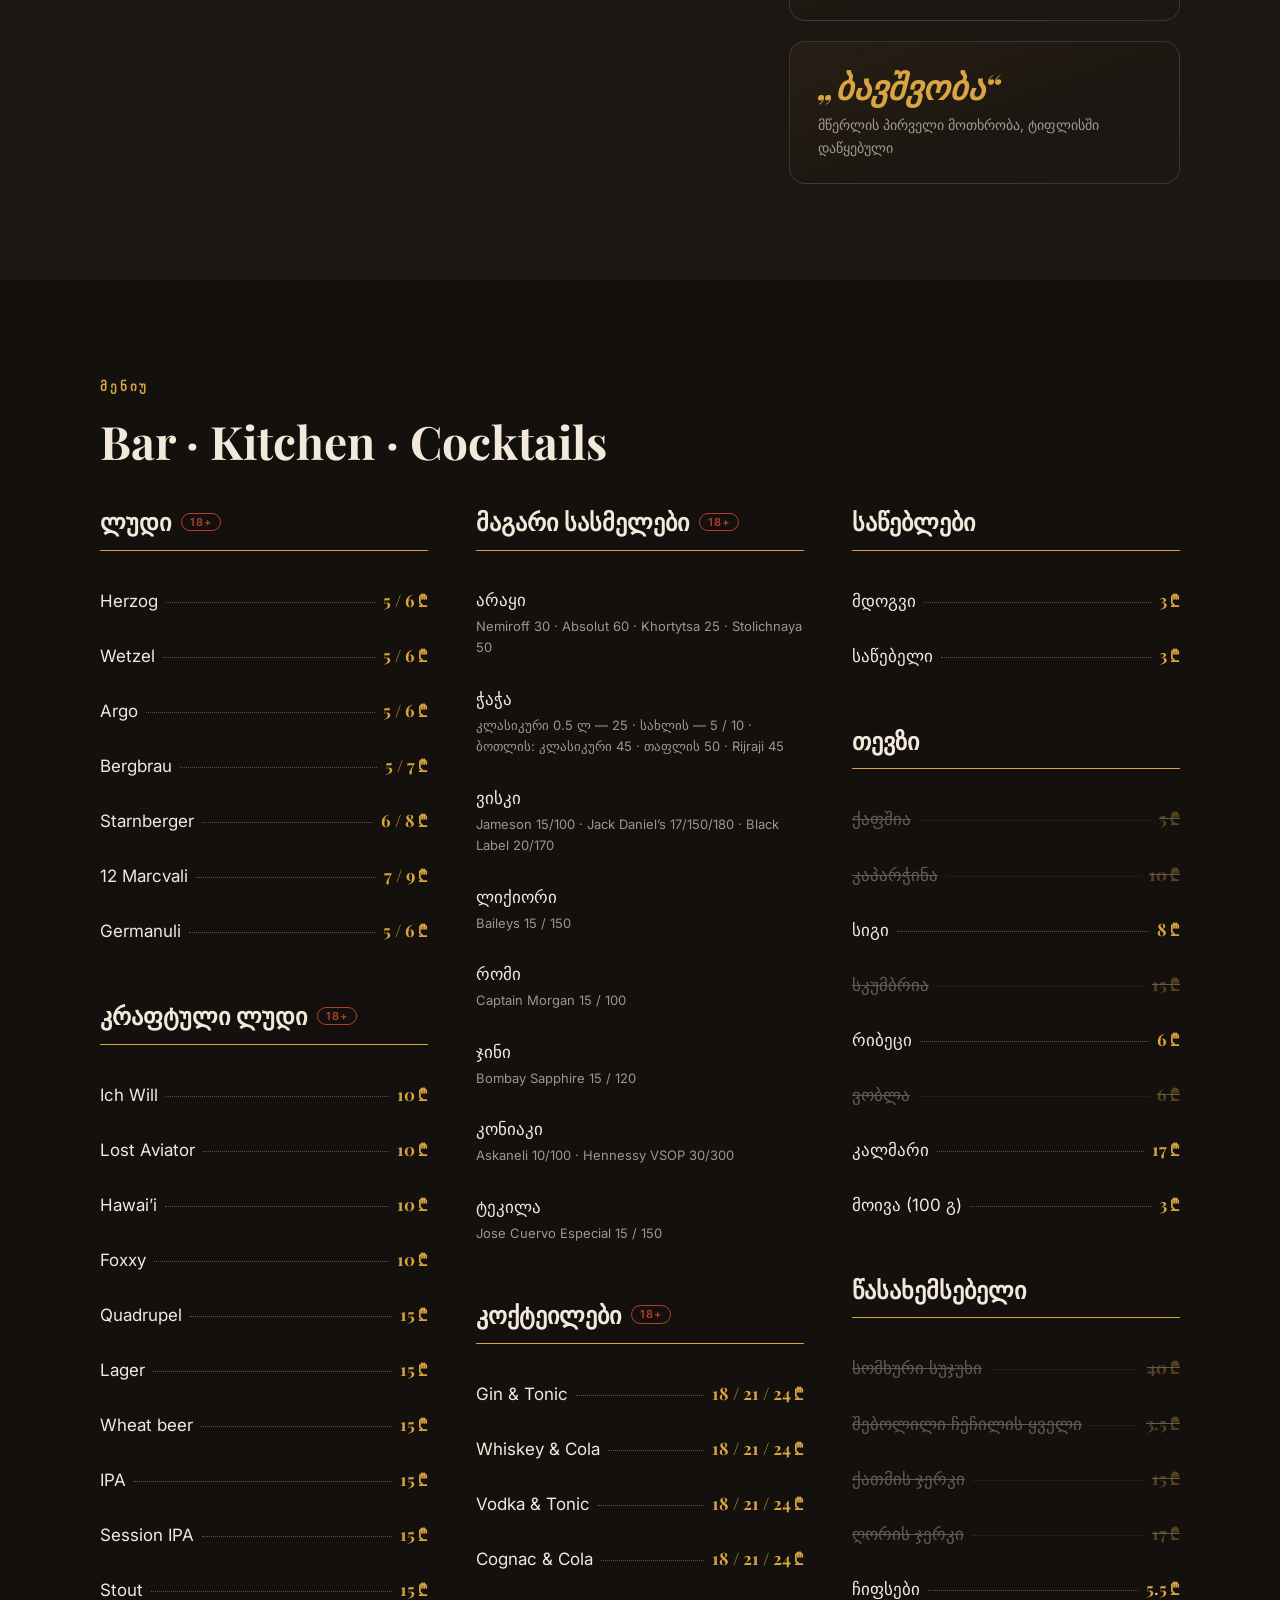
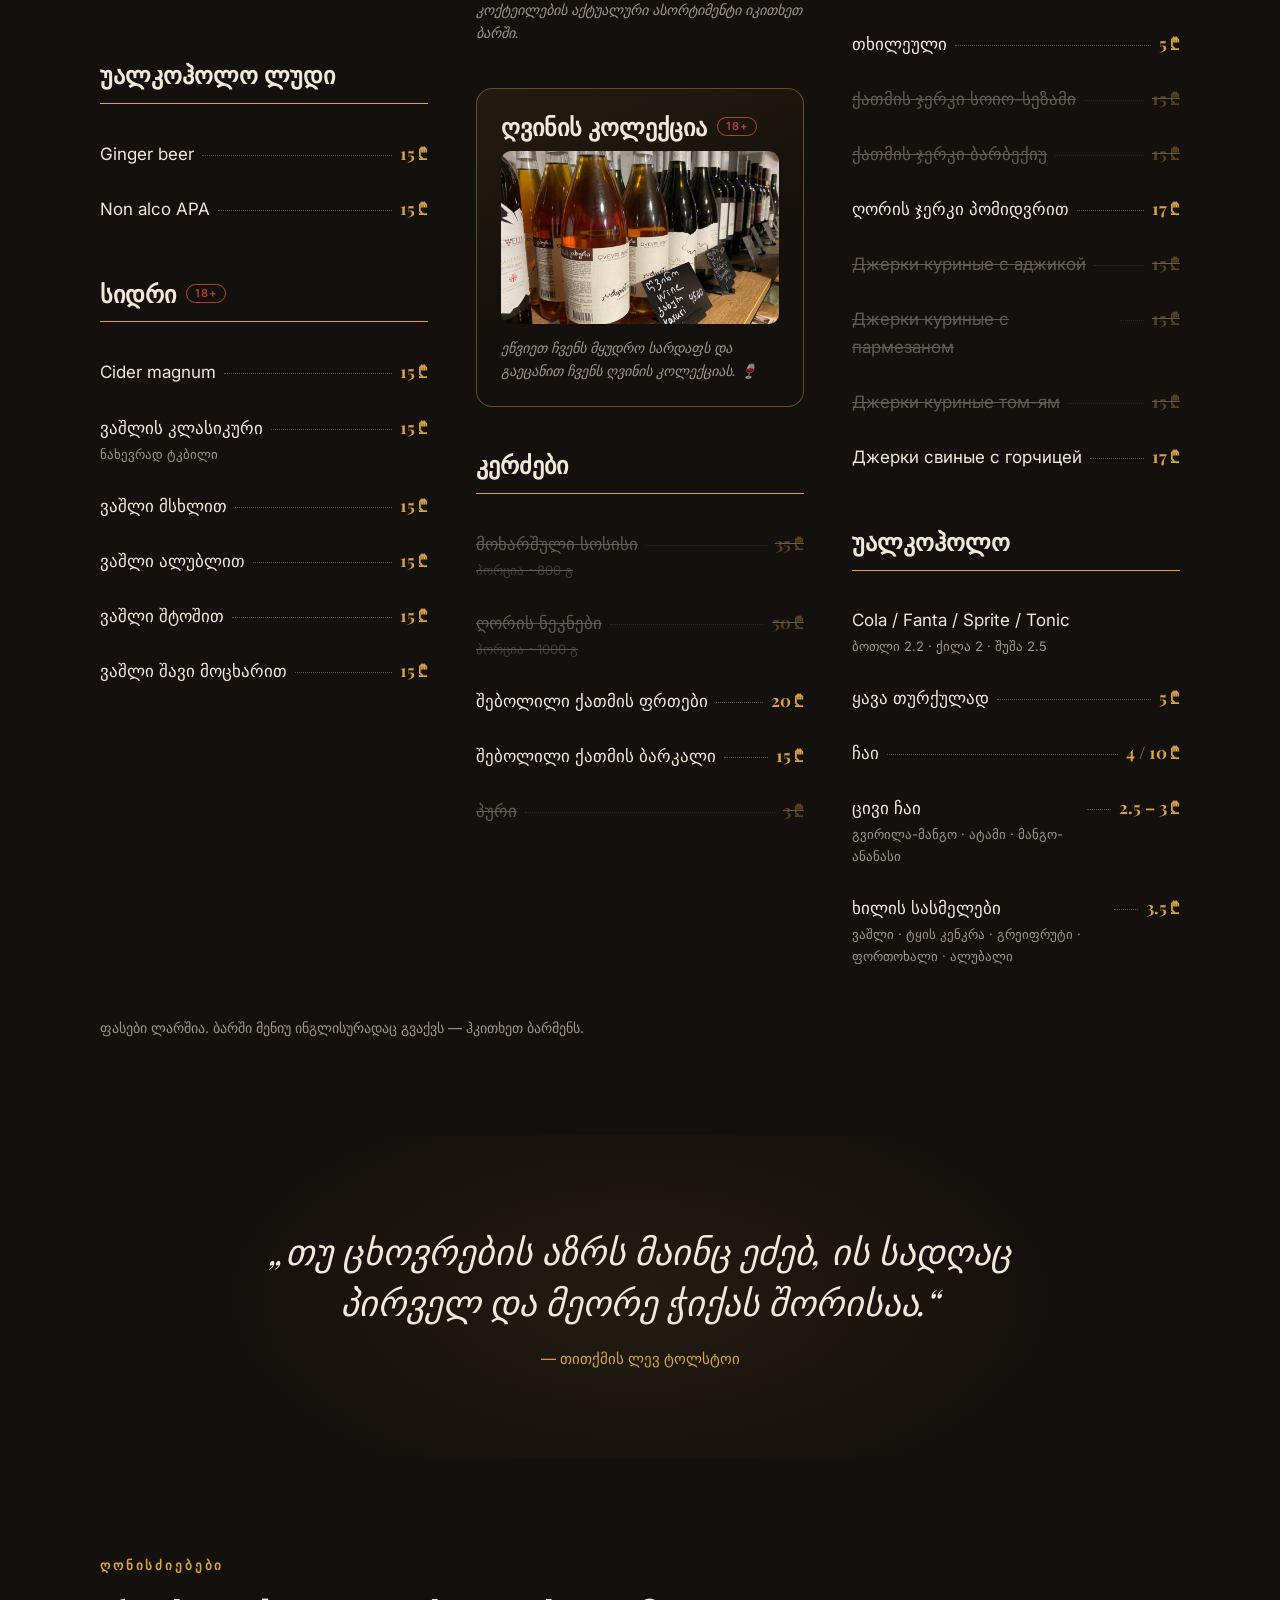
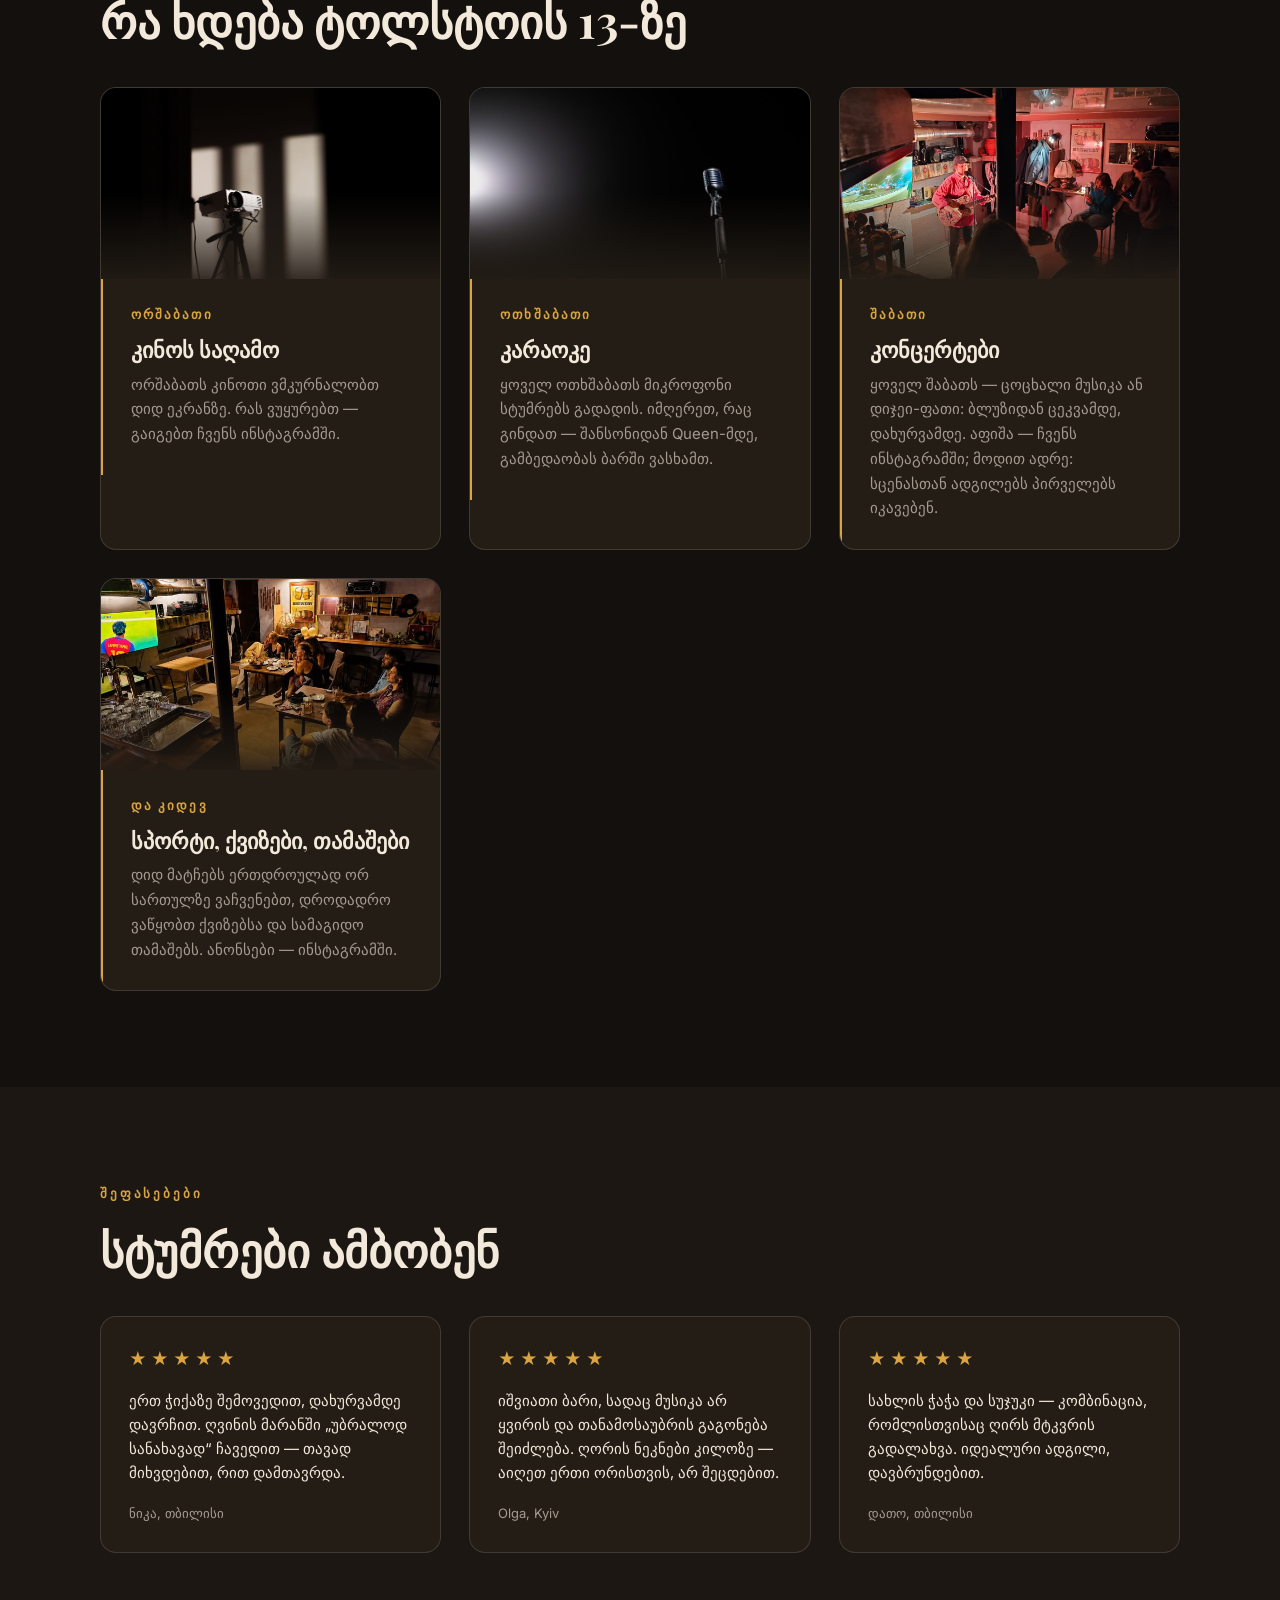
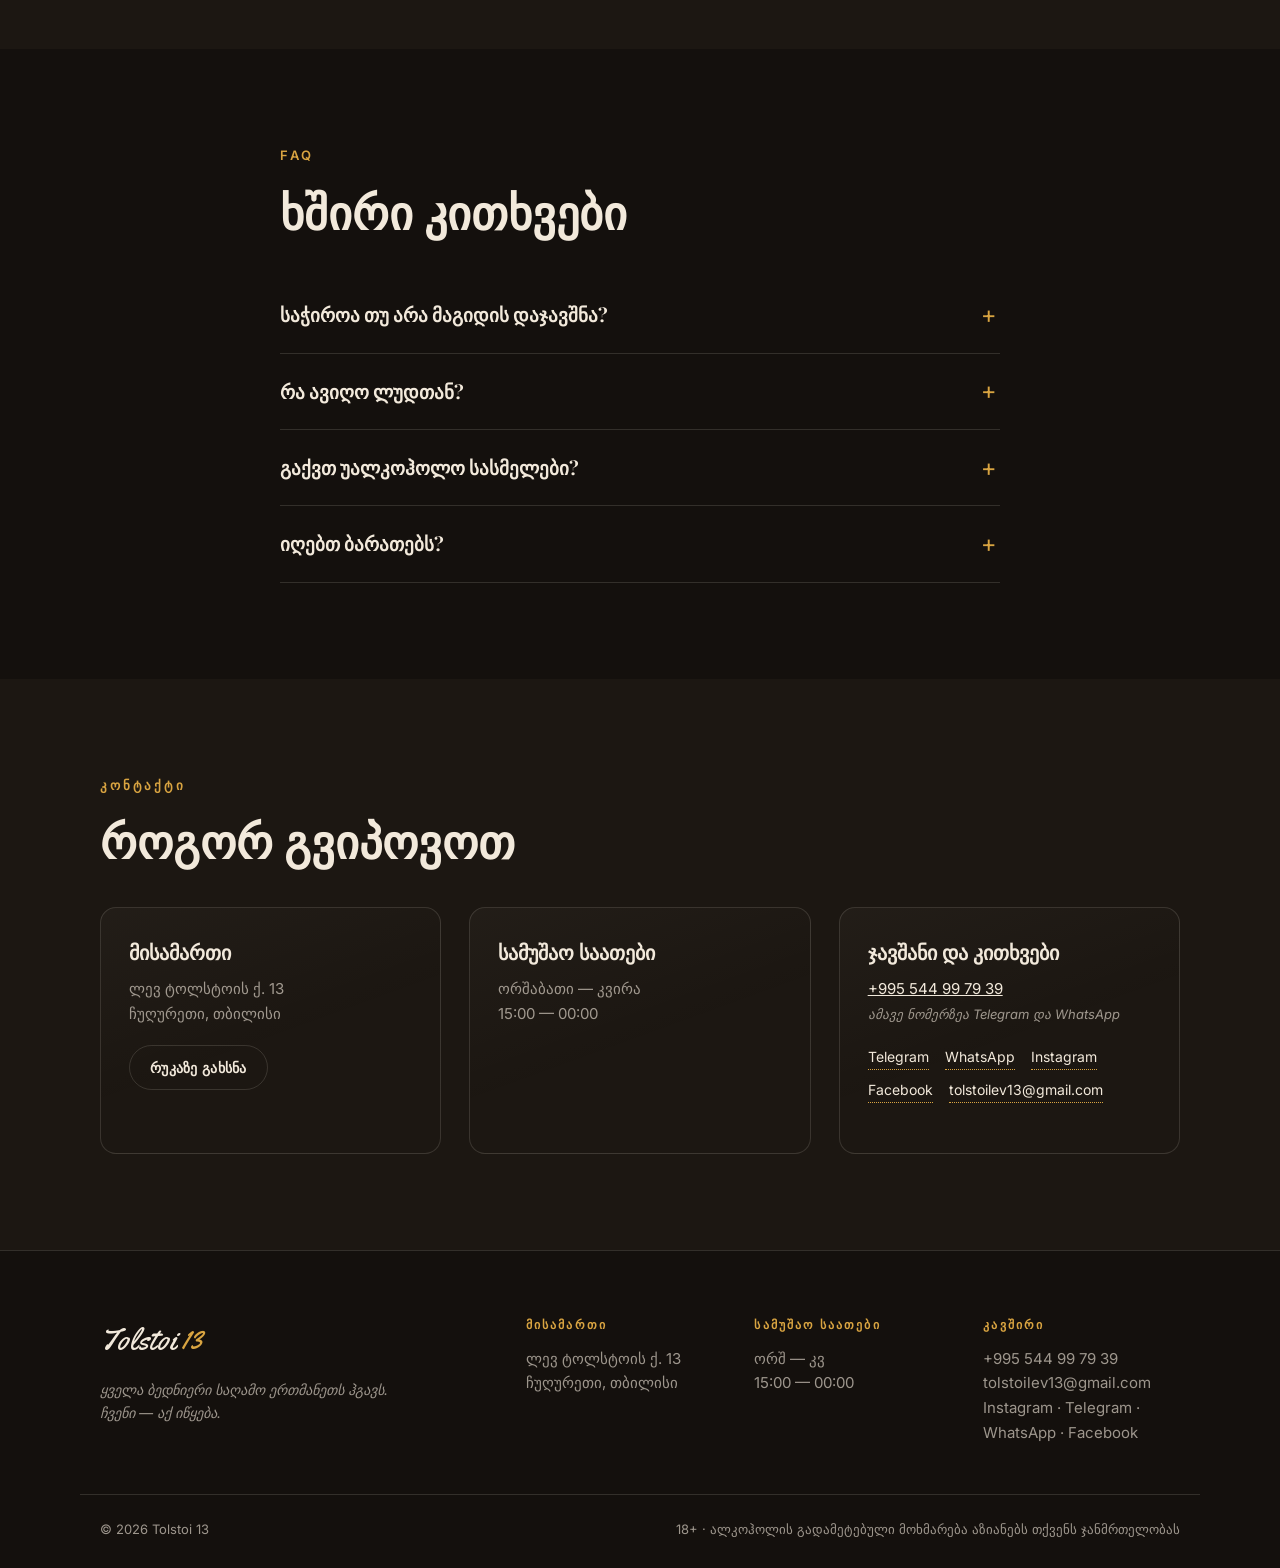
==== commit ad109d03: "Menu sync from kassa (items, prices, availability) Co-Authored-By: Claude Fable 5 <noreply@anthropic" ====
--- a/index.html
+++ b/index.html
@@ -246,6 +246,13 @@
 
 
 
+
+
+
+
+
+
+
 <li>
                   <span class="menu-name">Herzog</span>
                     <span class="dots"></span><span class="price">5 / 6 ₾</span>
@@ -340,6 +347,16 @@
 
 
 
+
+
+
+
+
+
+
+
+
+
 <li>
                   <span class="menu-name">Ich Will</span>
                     <span class="dots"></span><span class="price">10 ₾</span>
@@ -388,6 +405,8 @@
                 
                 
             
+
+
 
 
 
@@ -418,6 +437,12 @@
                 
                 
             
+
+
+
+
+
+
 
 
 
@@ -565,6 +590,11 @@
 
 
 
+
+
+
+
+
 <li class="sold-out">
                   <span class="menu-name">მოხარშული სოსისი<em>პორცია ~800 გ</em></span>
                     <span class="dots"></span><span class="price">35 ₾</span>
@@ -602,6 +632,8 @@
 
 
 
+
+
 <li>
                   <span class="menu-name">მდოგვი</span>
                     <span class="dots"></span><span class="price">3 ₾</span>
@@ -662,6 +694,14 @@
 
 
 
+
+
+
+
+
+
+
+
 <li class="sold-out">
                   <span class="menu-name">ქაფშია</span>
                     <span class="dots"></span><span class="price">5 ₾</span>
@@ -756,6 +796,18 @@
 
 
 
+
+
+
+
+
+
+
+
+
+
+
+
 <li class="sold-out">
                   <span class="menu-name">სომხური სუჯუხი</span>
                     <span class="dots"></span><span class="price">40 ₾</span>
@@ -801,6 +853,10 @@
 <li class="sold-out">
                   <span class="menu-name">Джерки куриные том-ям</span>
                     <span class="dots"></span><span class="price">15 ₾</span>
+                </li>
+<li>
+                  <span class="menu-name">Джерки свиные с горчицей</span>
+                    <span class="dots"></span><span class="price">17 ₾</span>
                 </li>
 </ul>
         </div>
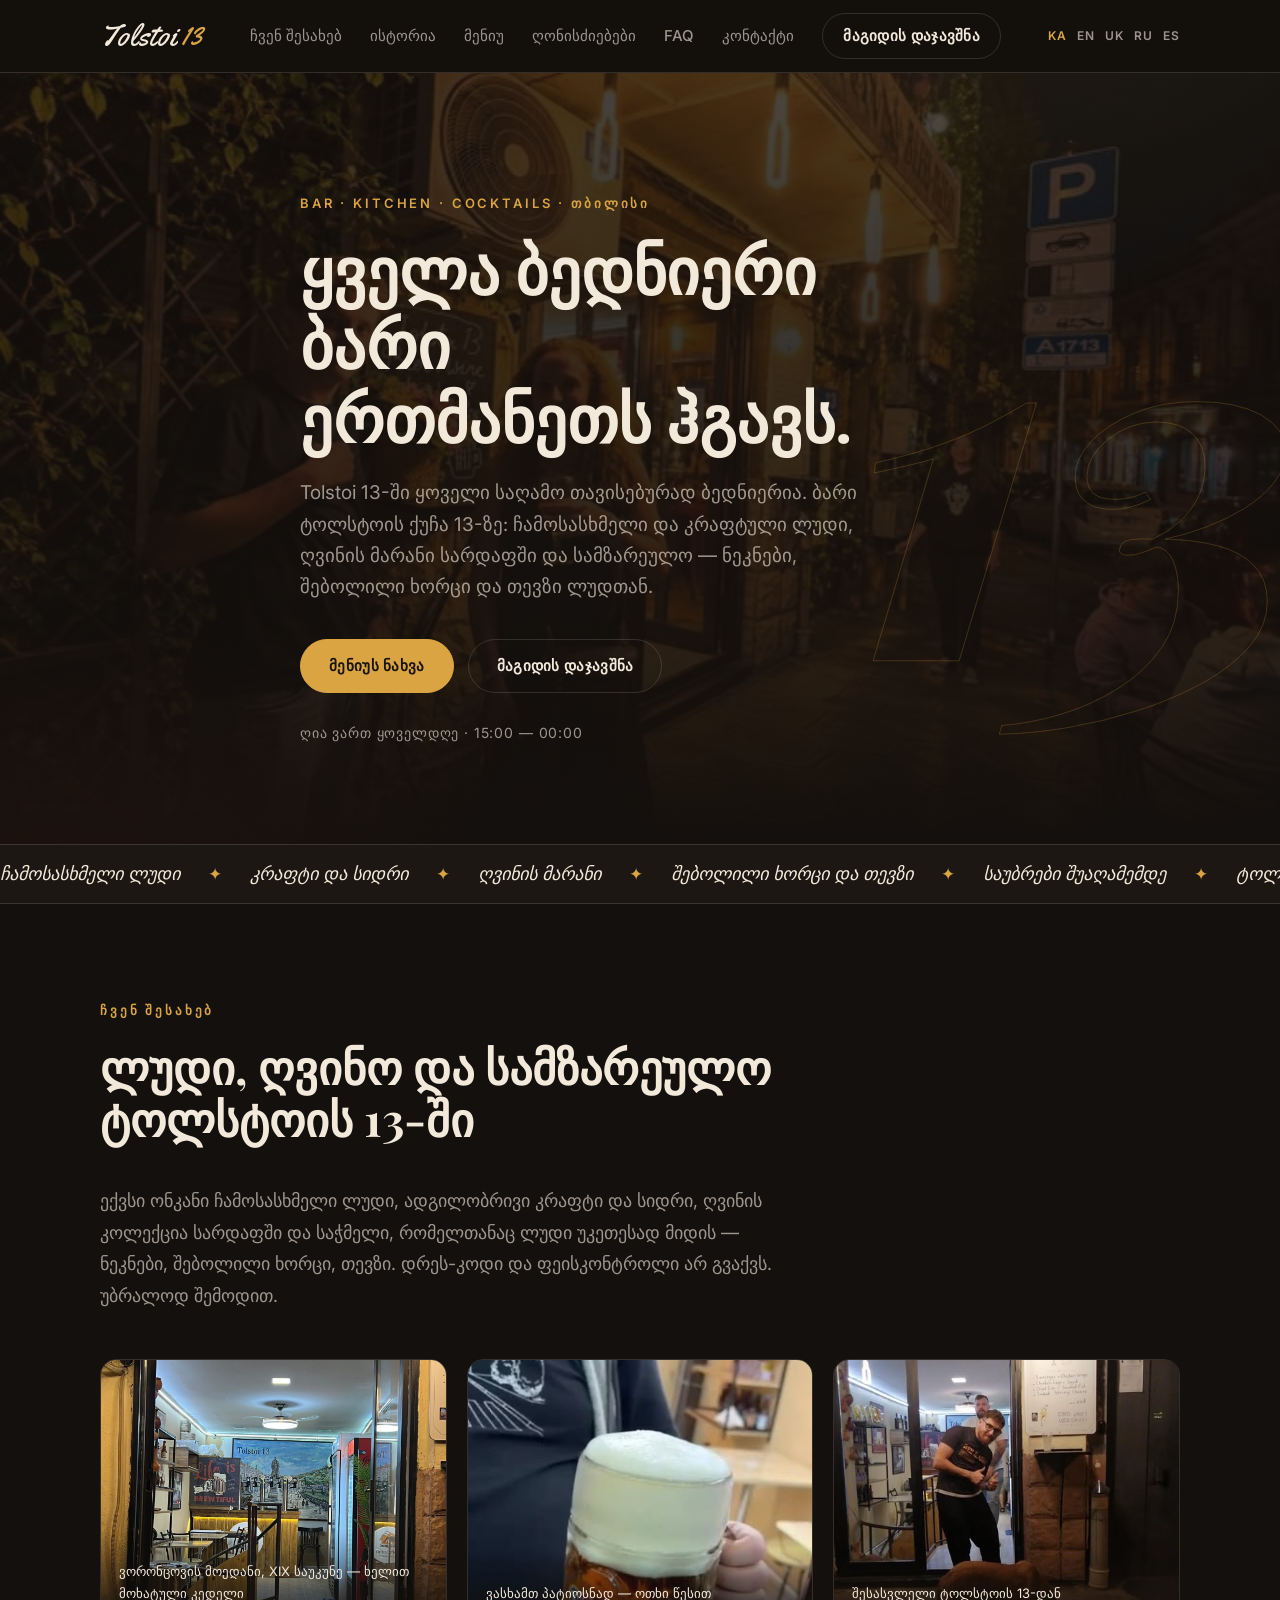
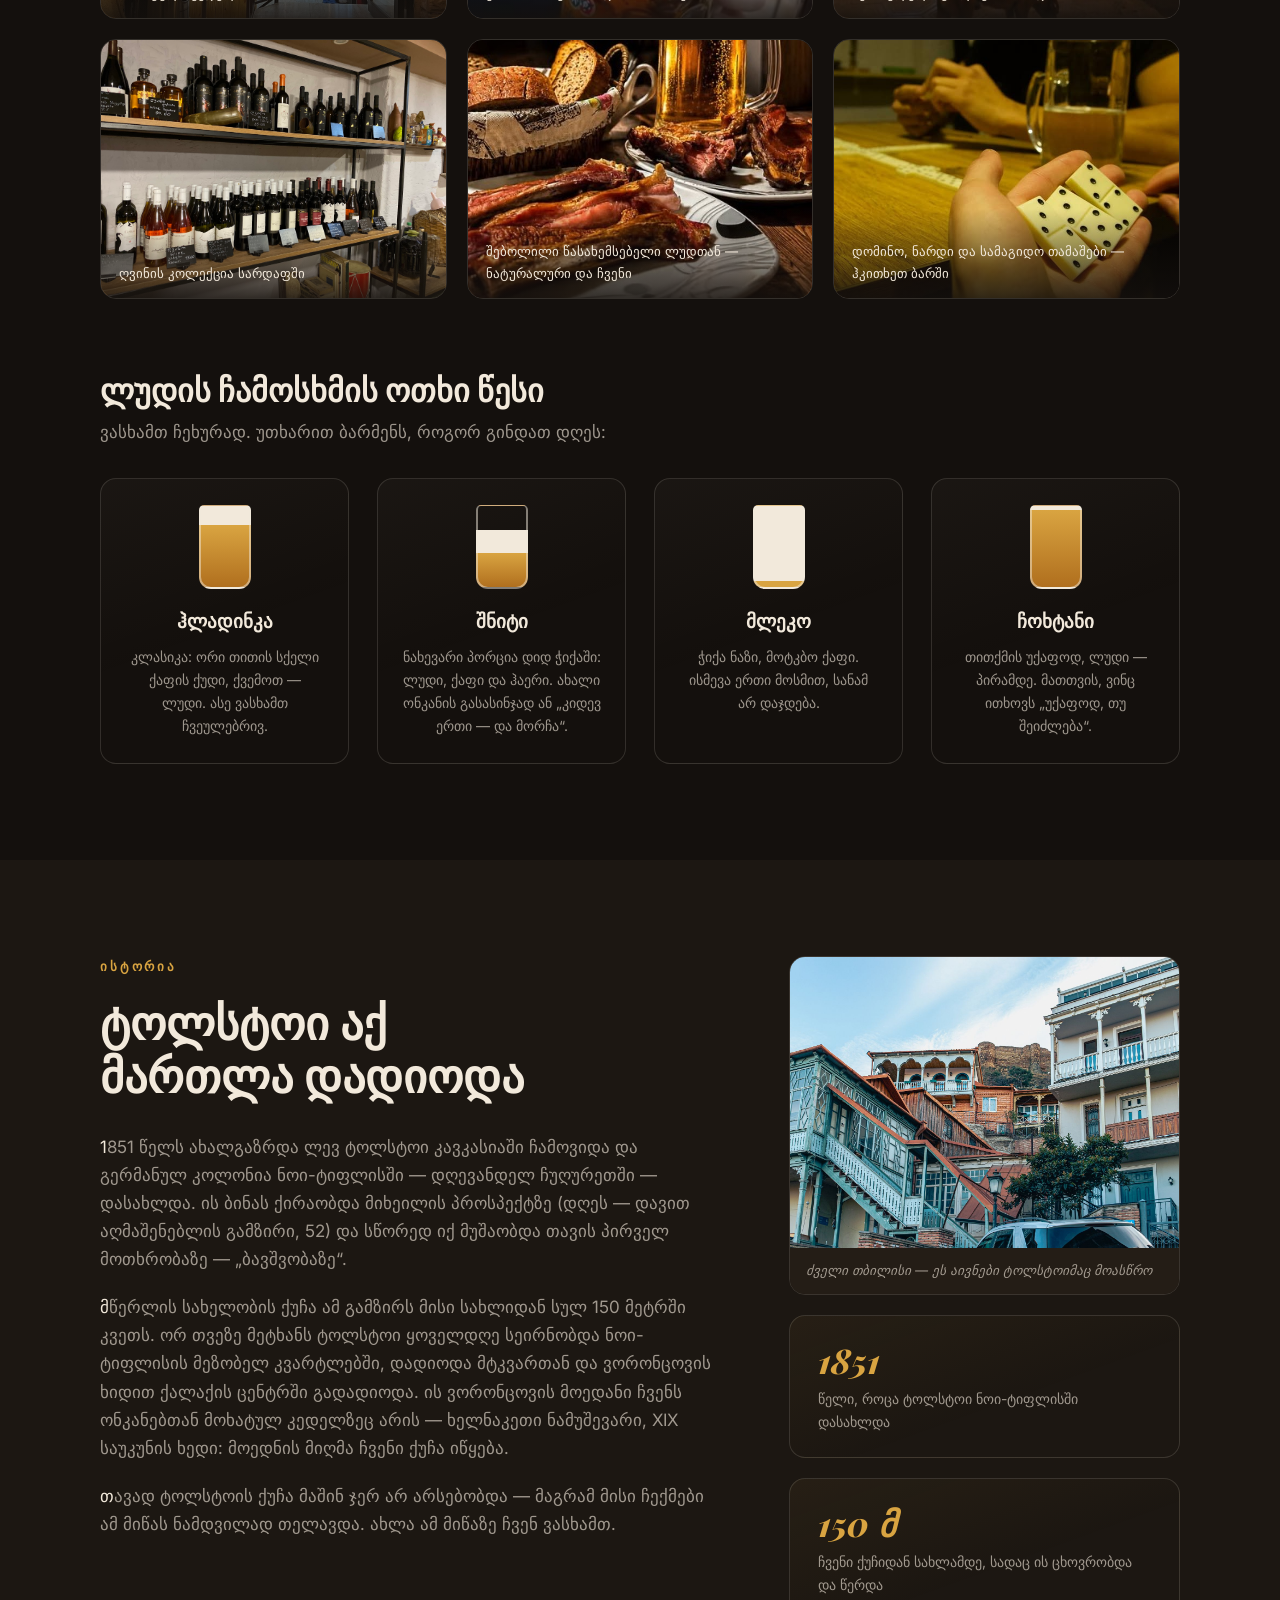
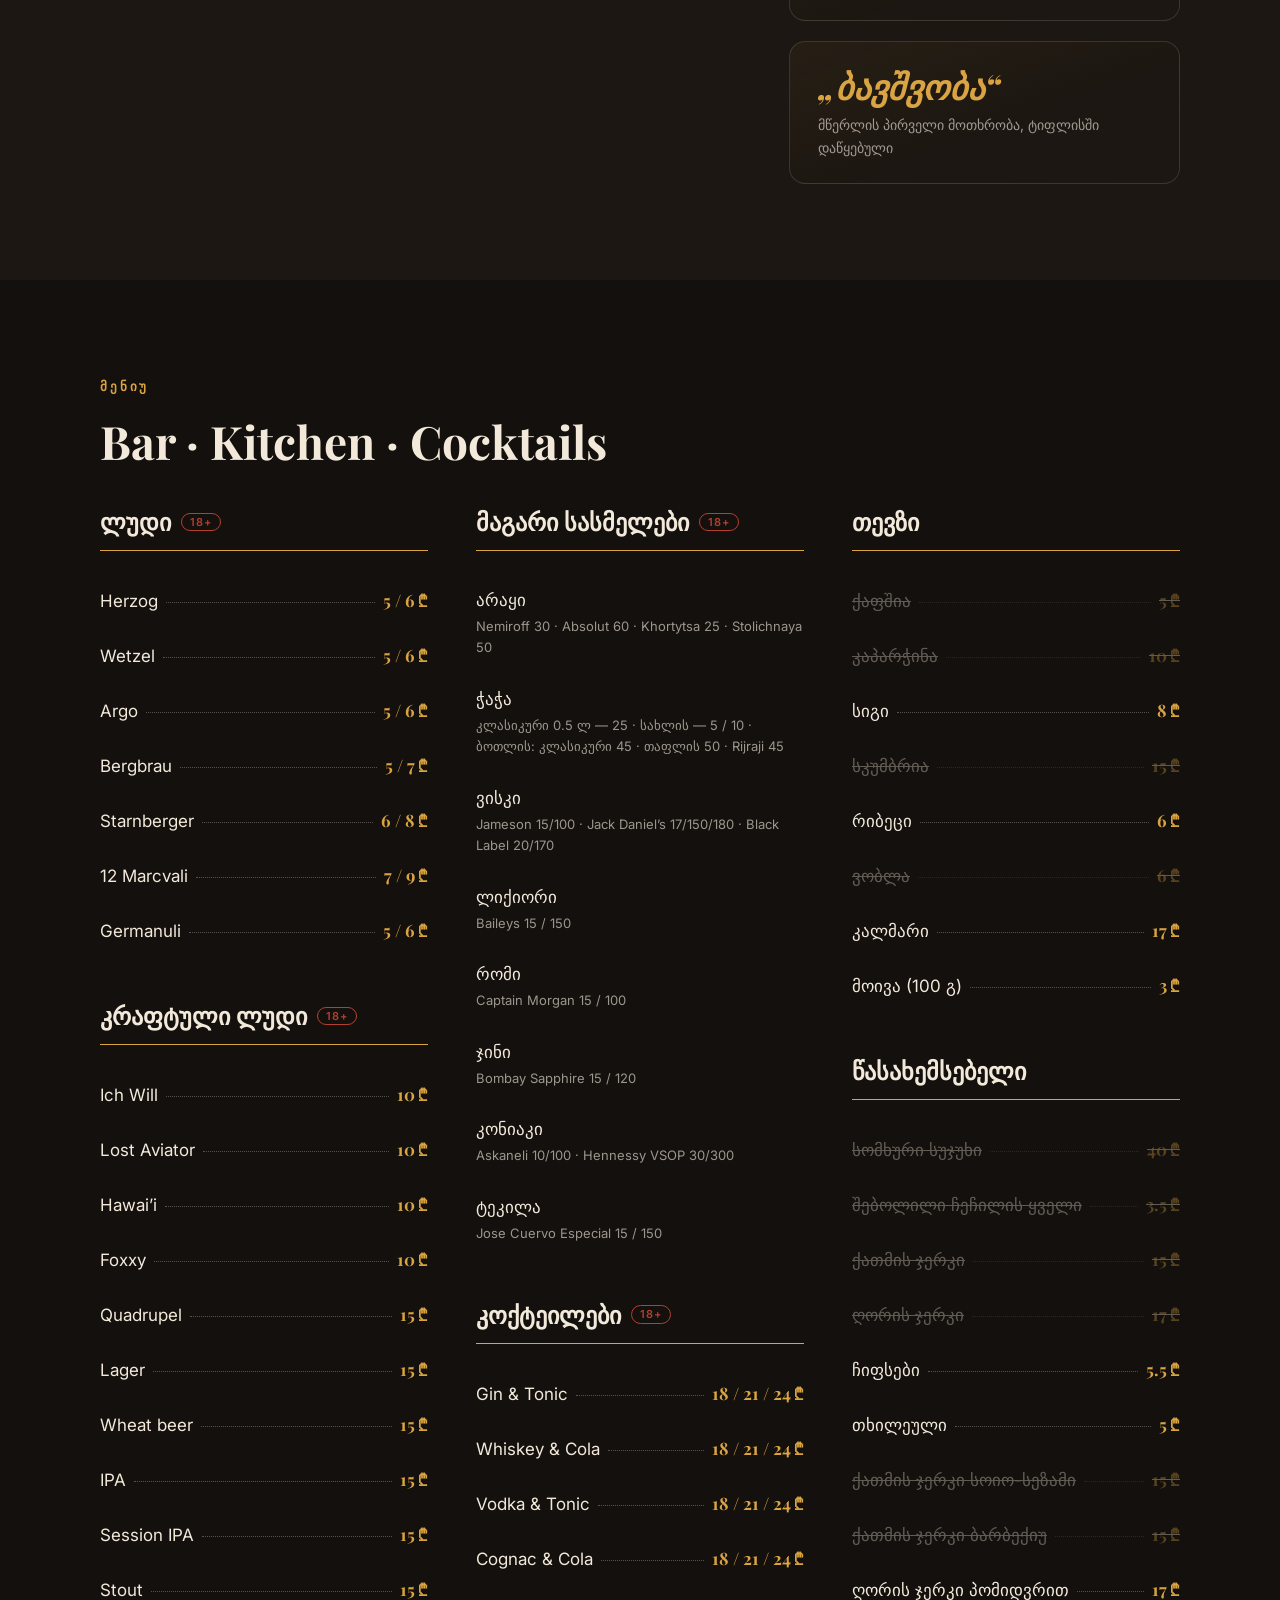
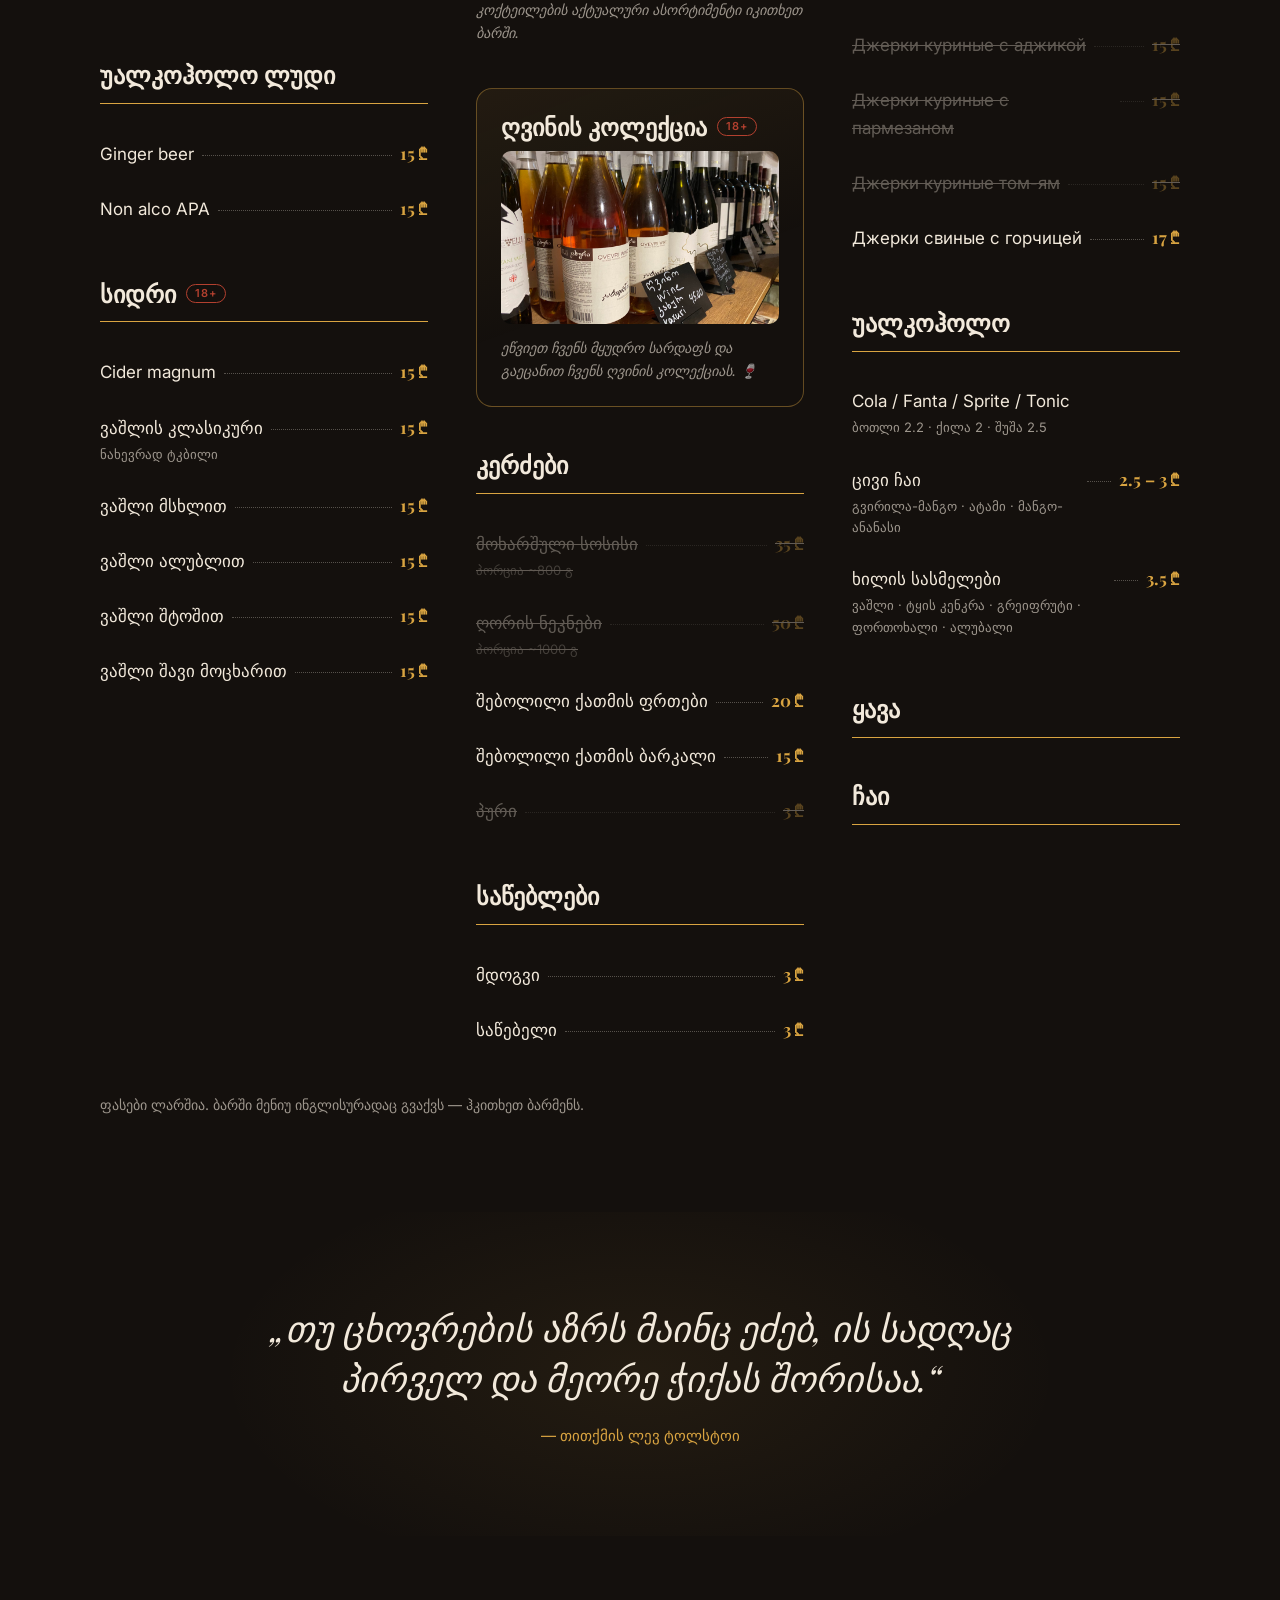
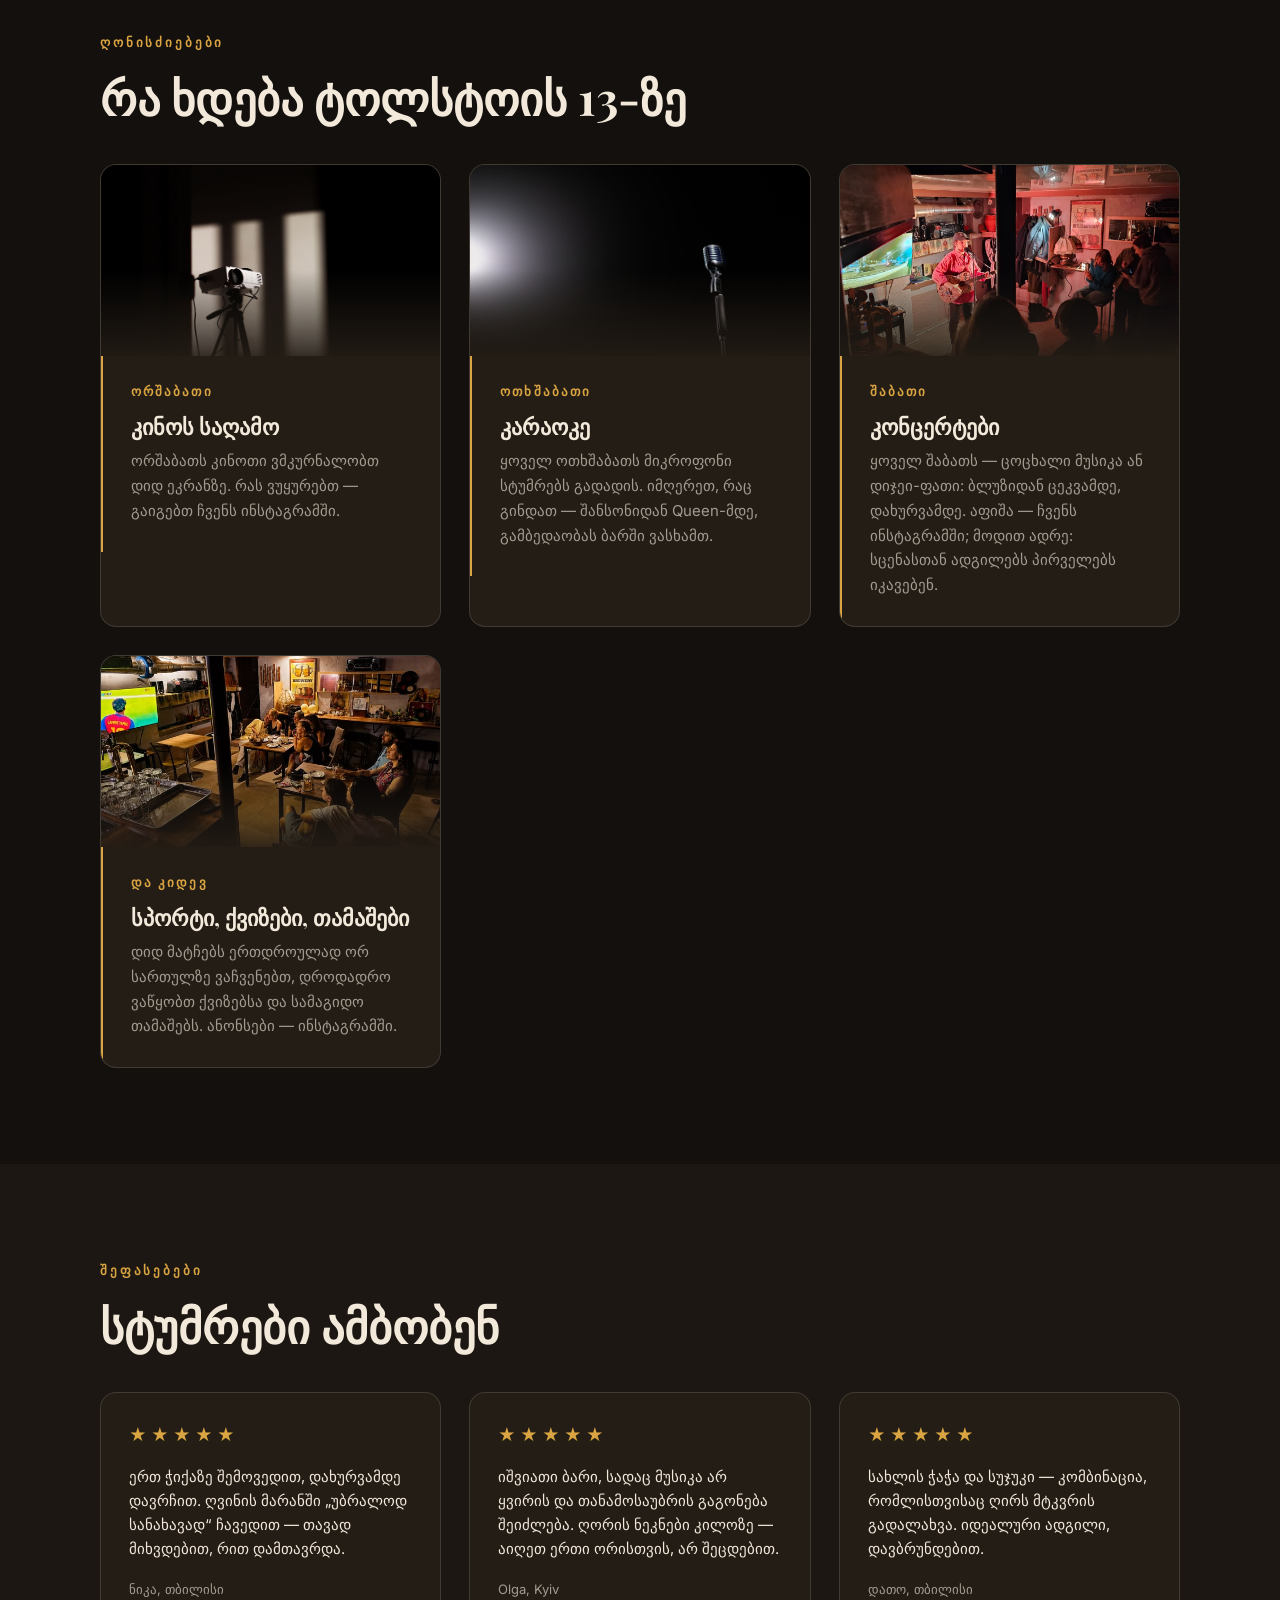
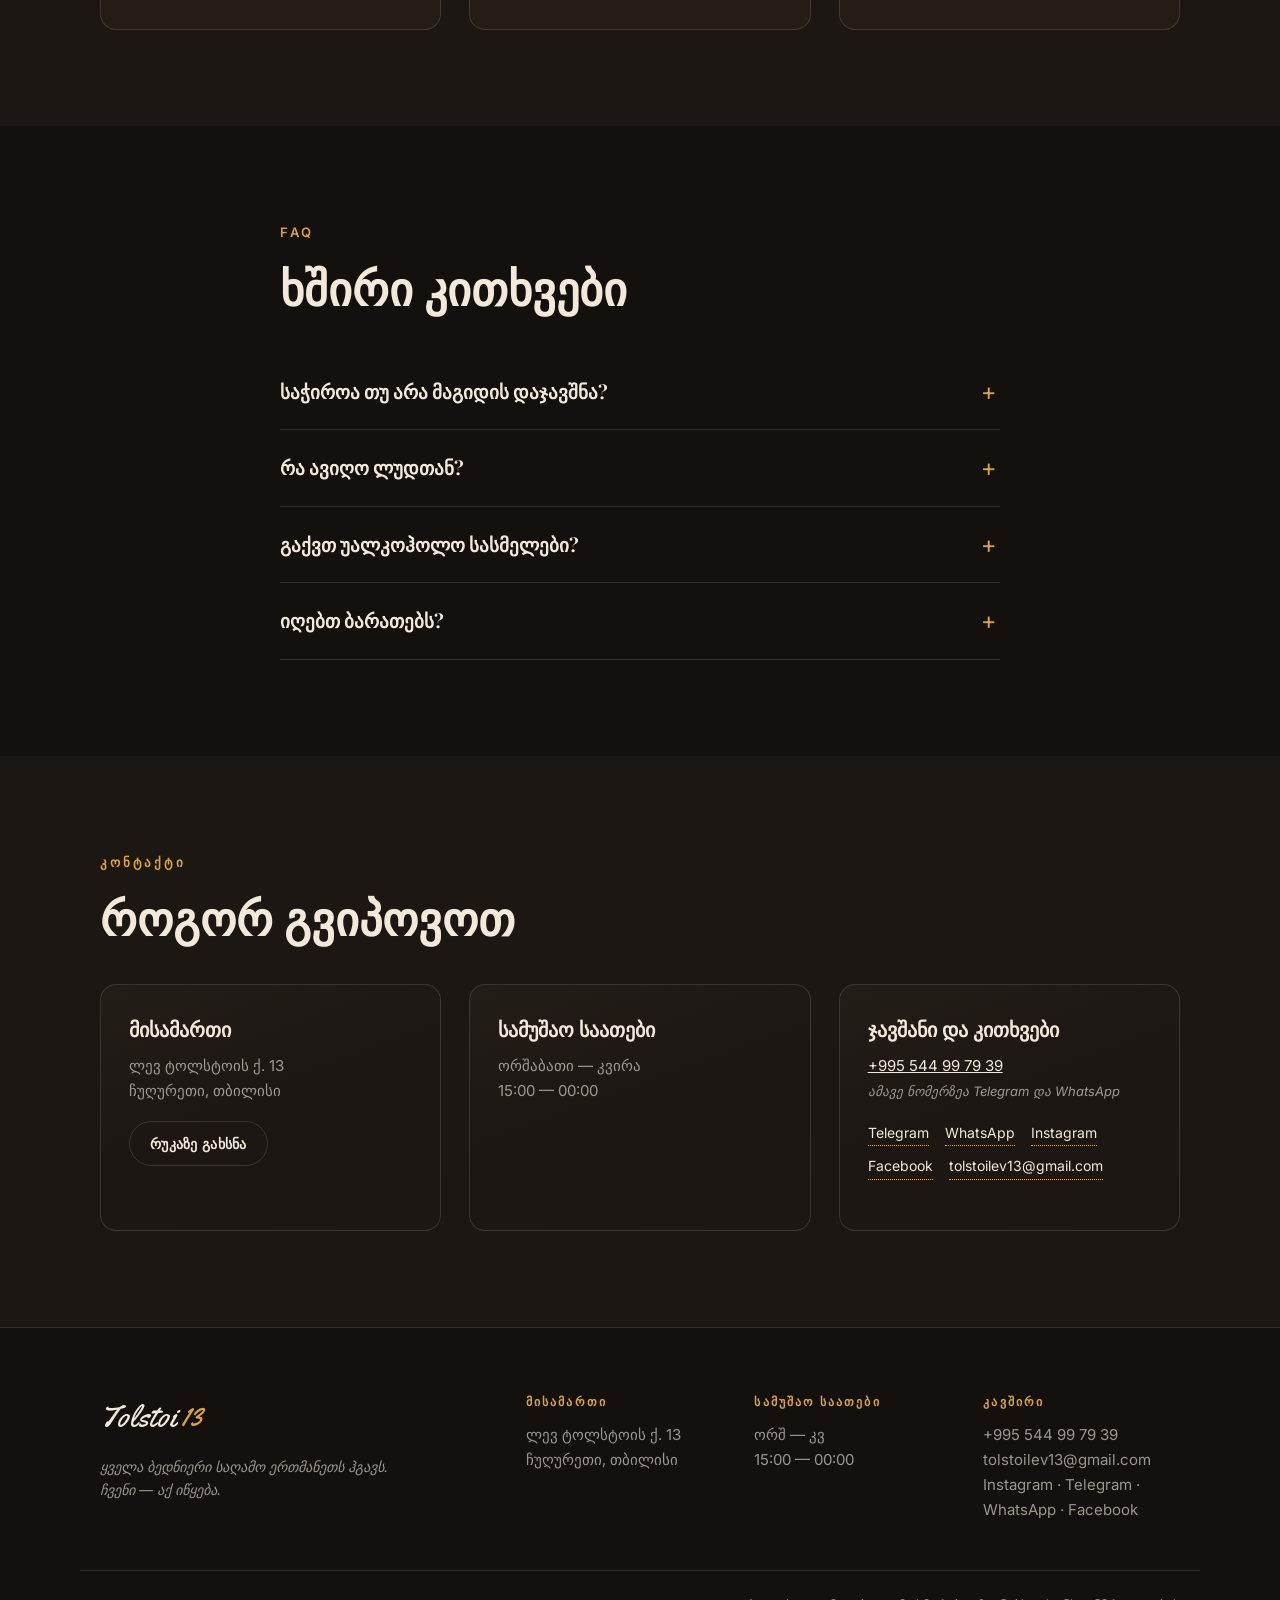
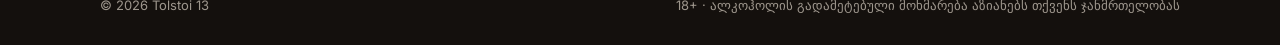
==== commit d45ffdbf: "Отдельные группы «Кофе» и «Чай» в меню (заполняются синком из кассы) Co-Authored-By: Claude Fable 5 " ====
--- a/index.html
+++ b/index.html
@@ -866,14 +866,8 @@
                 <li>
                   <span class="menu-name">Cola / Fanta / Sprite / Tonic<em>ბოთლი 2.2 · ქილა 2 · შუშა 2.5</em></span>
                 </li>
-                <li>
-                  <span class="menu-name">ყავა თურქულად</span>
-                    <span class="dots"></span><span class="price">5 ₾</span>
-                </li>
-                <li>
-                  <span class="menu-name">ჩაი</span>
-                    <span class="dots"></span><span class="price">4 / 10 ₾</span>
-                </li>
+                
+                
                 <li>
                   <span class="menu-name">ცივი ჩაი<em>გვირილა-მანგო · ატამი · მანგო-ანანასი</em></span>
                     <span class="dots"></span><span class="price">2.5 – 3 ₾</span>
@@ -882,6 +876,16 @@
                   <span class="menu-name">ხილის სასმელები<em>ვაშლი · ტყის კენკრა · გრეიფრუტი · ფორთოხალი · ალუბალი</em></span>
                     <span class="dots"></span><span class="price">3.5 ₾</span>
                 </li>
+            </ul>
+        </div>
+<div class="menu-group">
+          <h3 class="menu-title">ყავა</h3>
+            <ul class="menu-list">
+            </ul>
+        </div>
+<div class="menu-group">
+          <h3 class="menu-title">ჩაი</h3>
+            <ul class="menu-list">
             </ul>
         </div>
     </div>
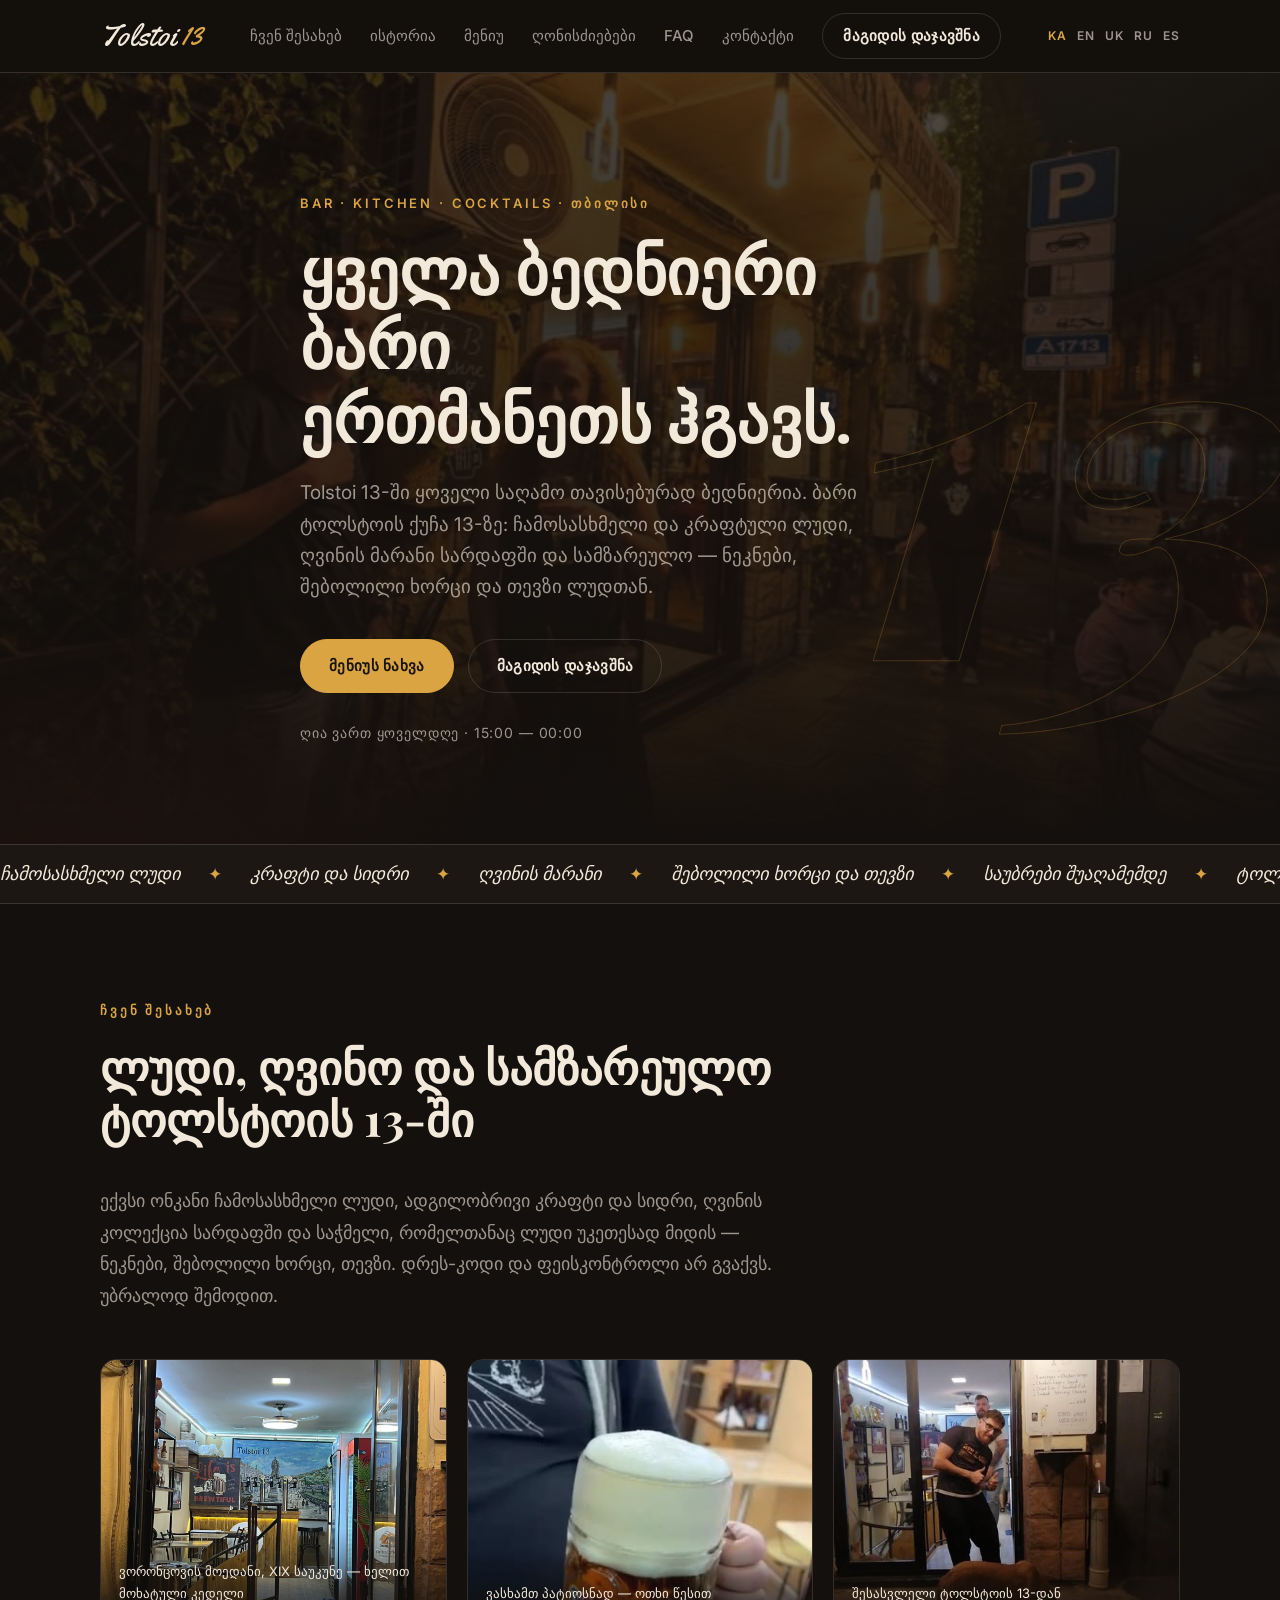
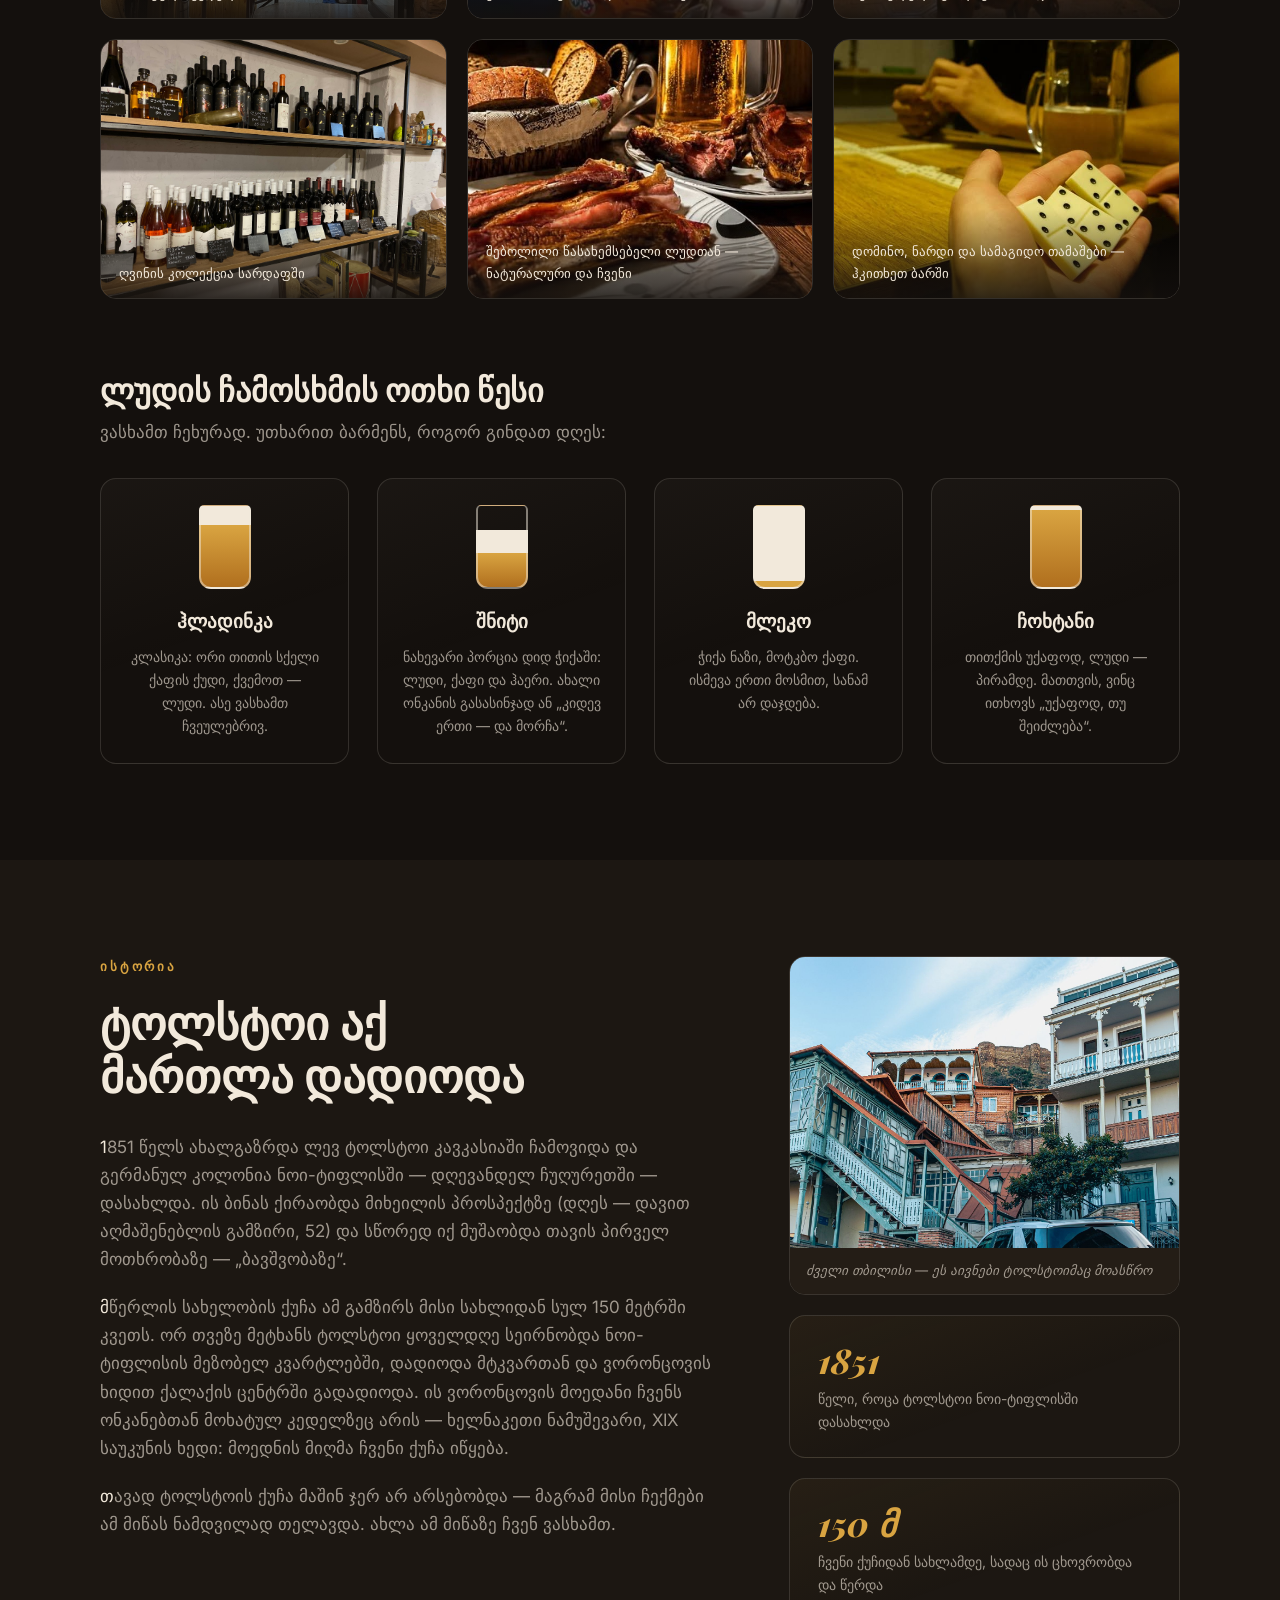
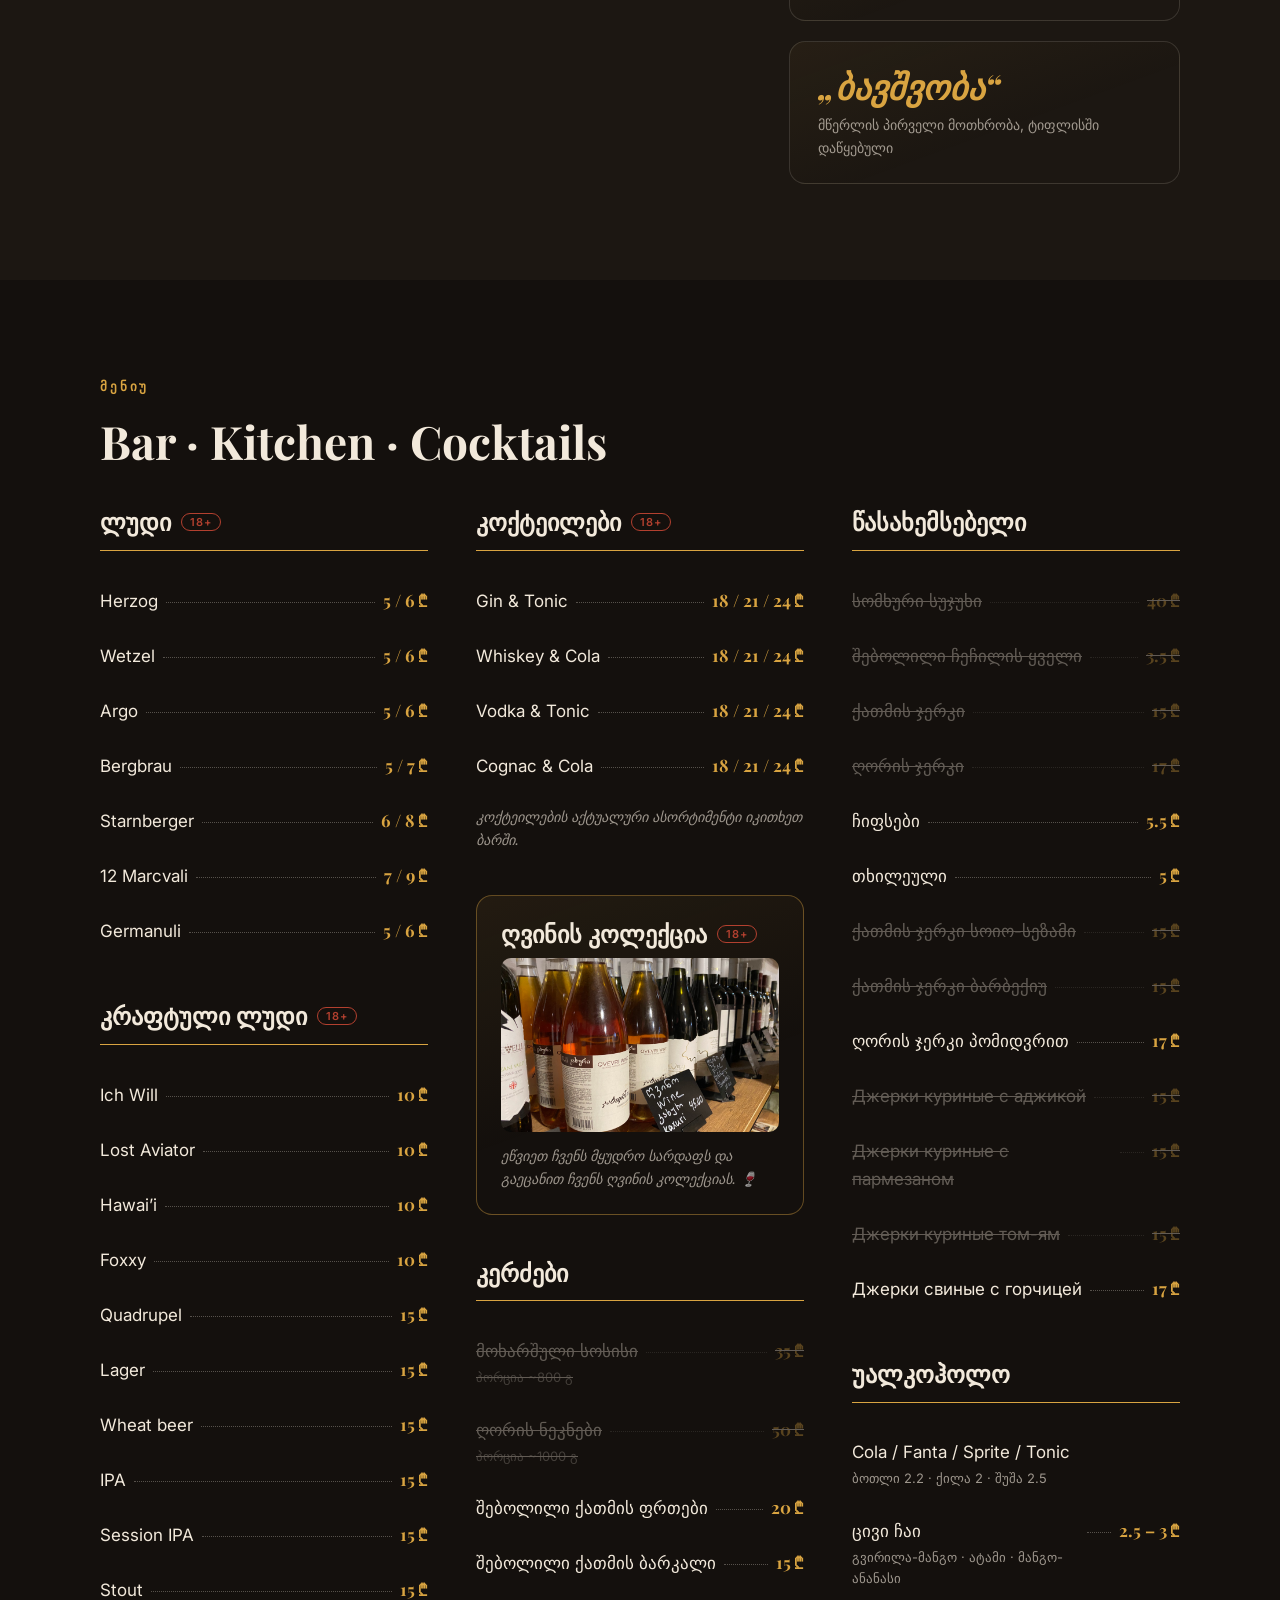
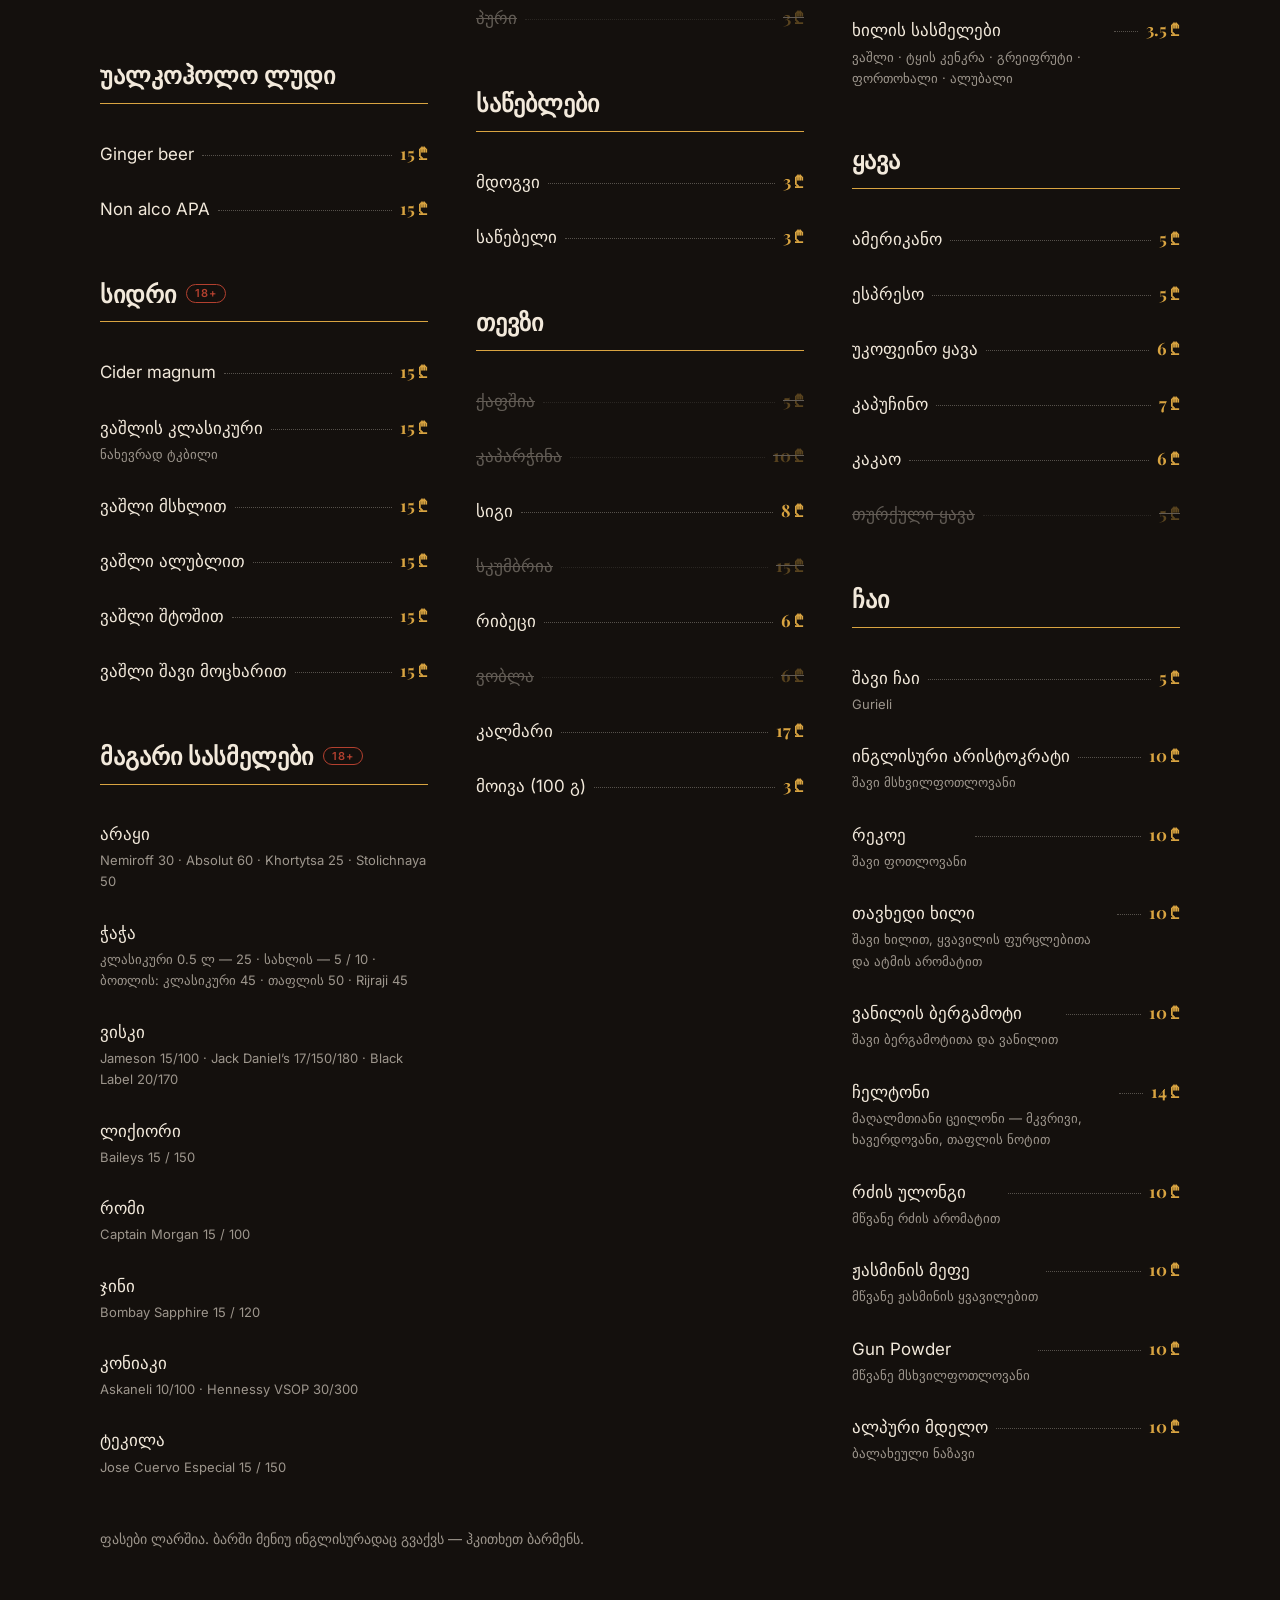
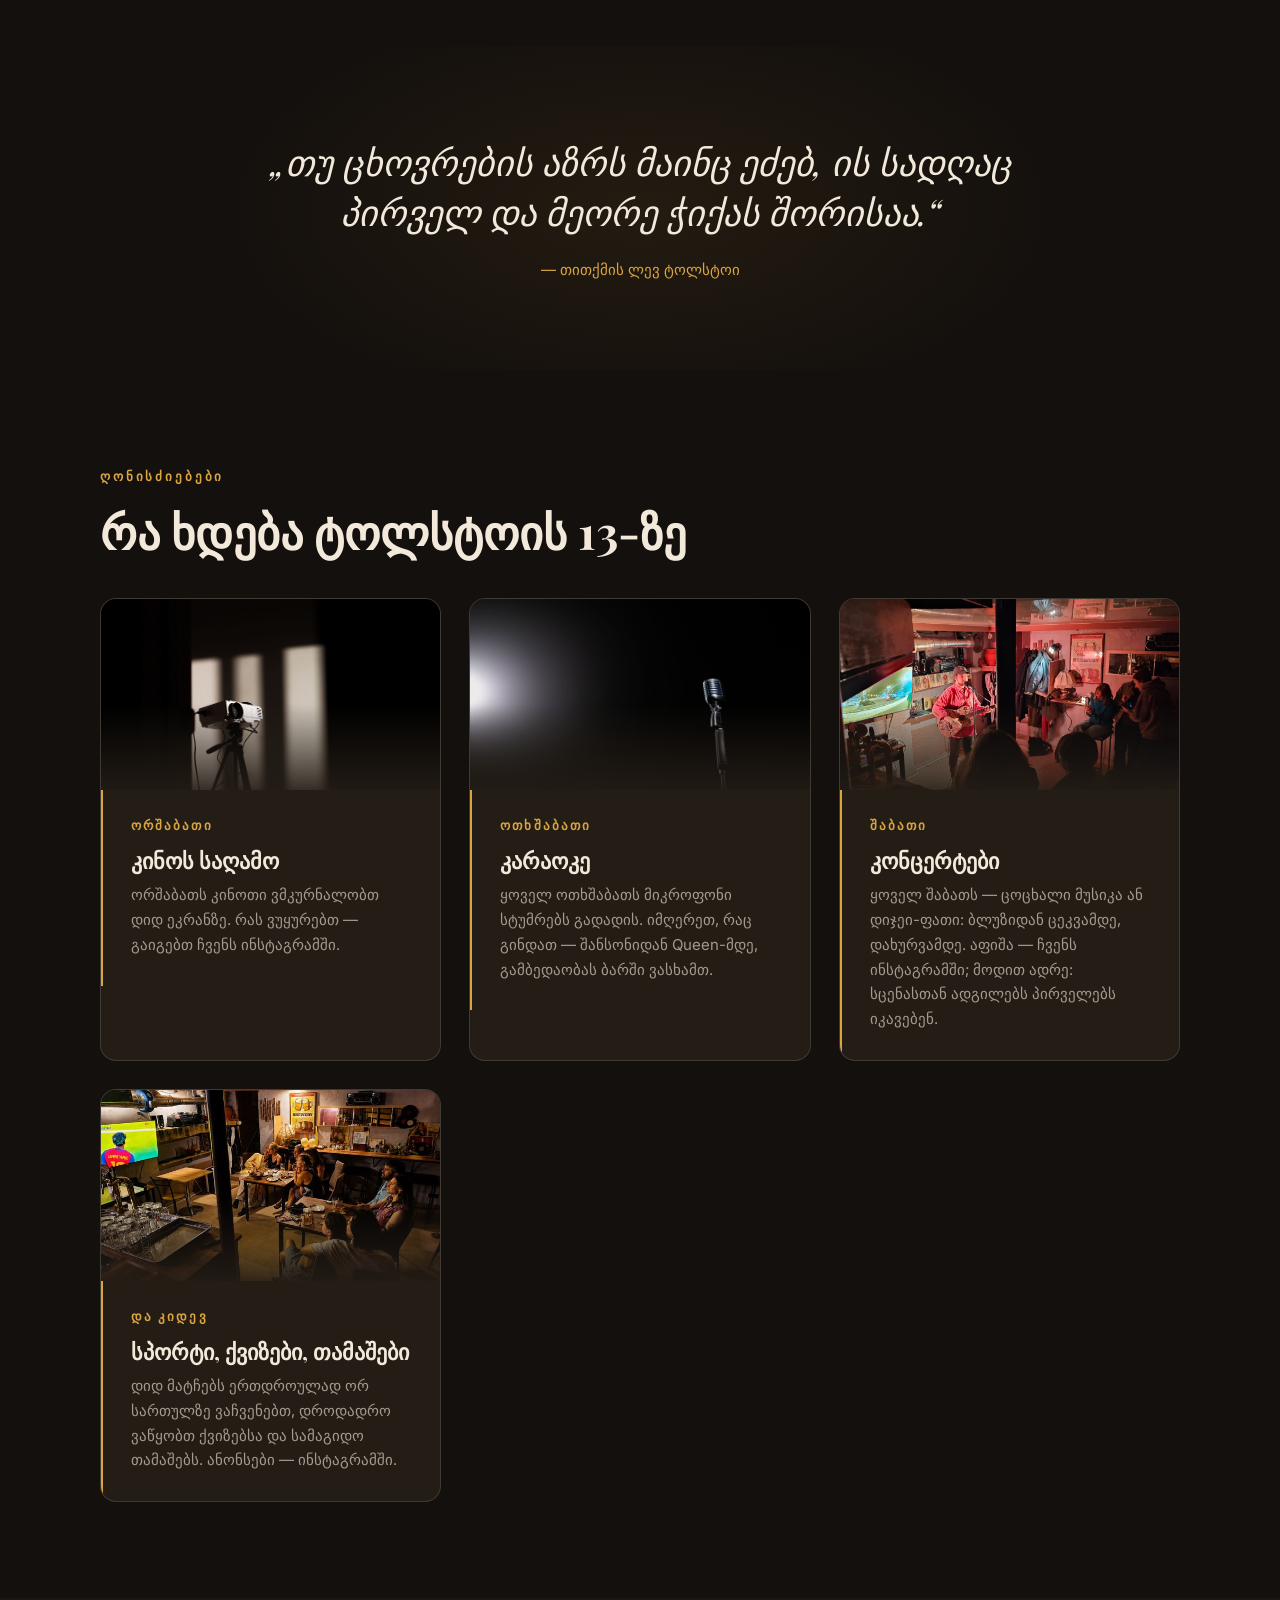
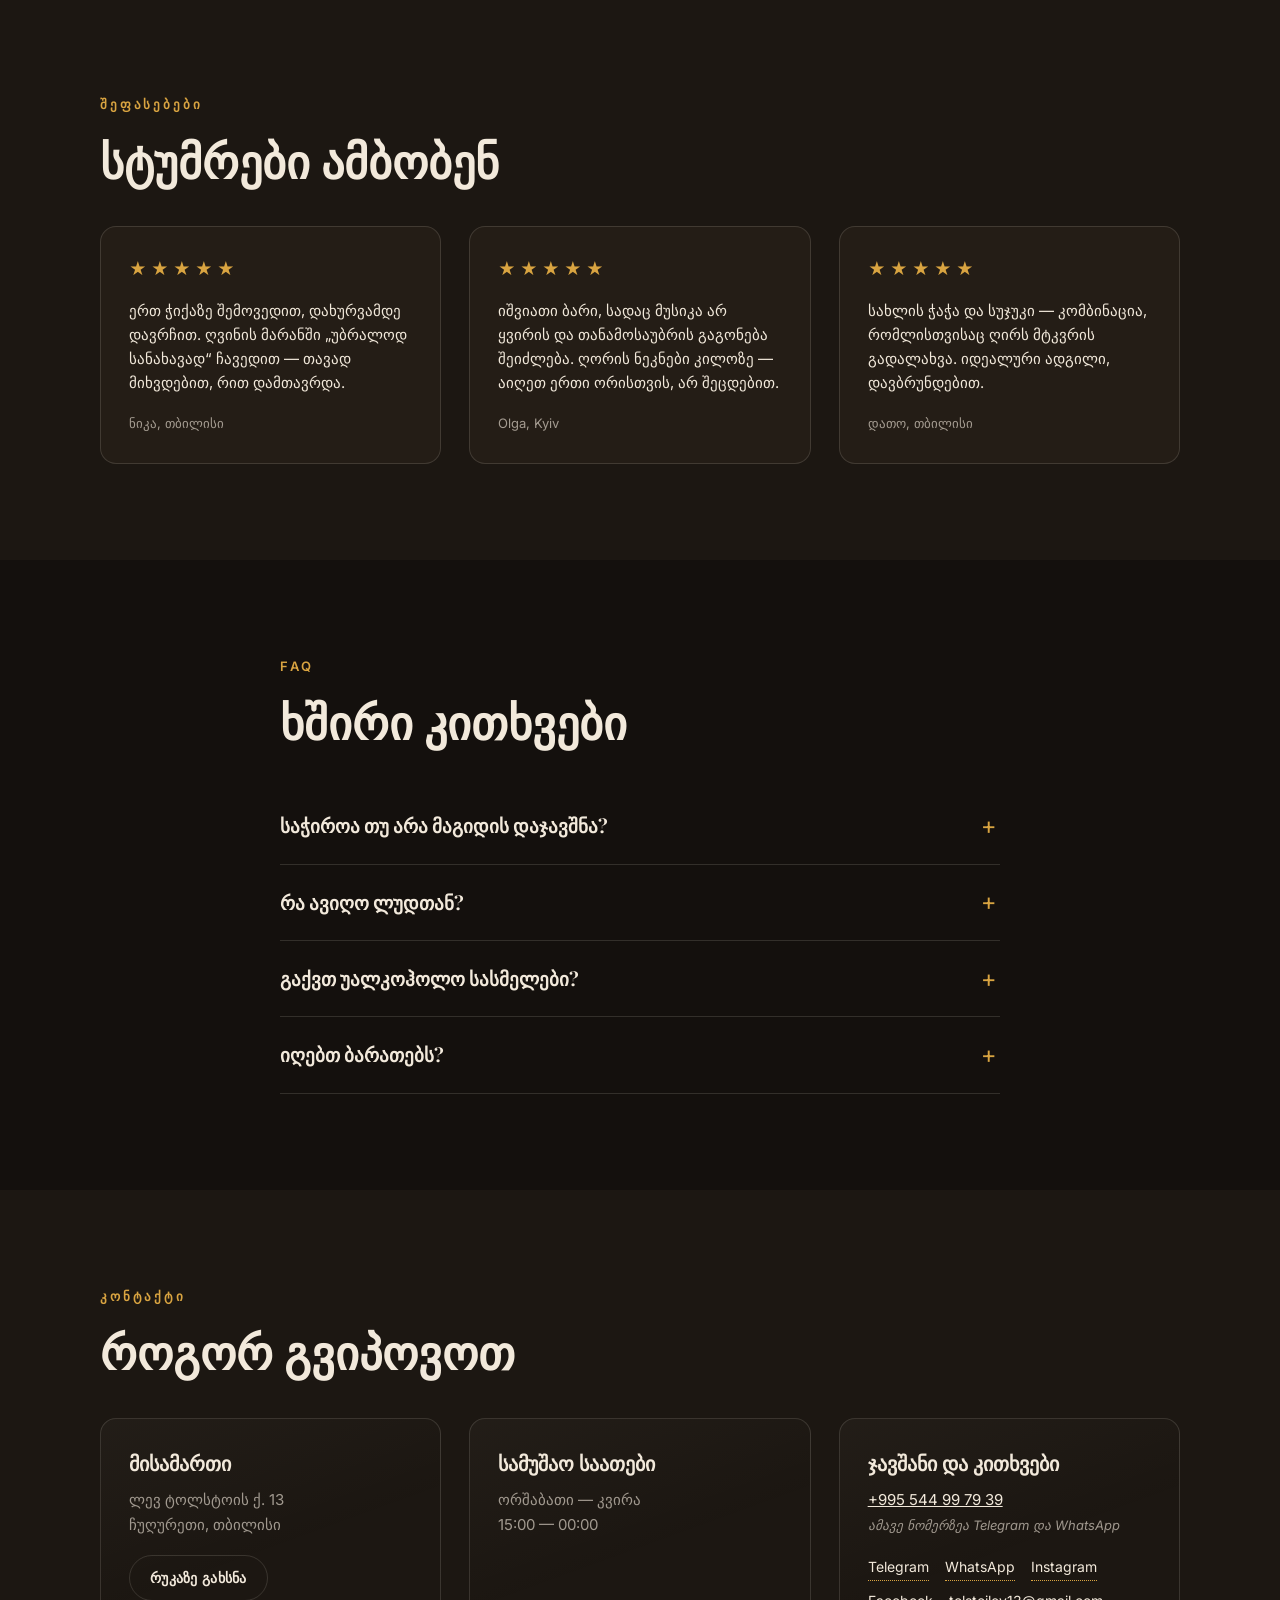
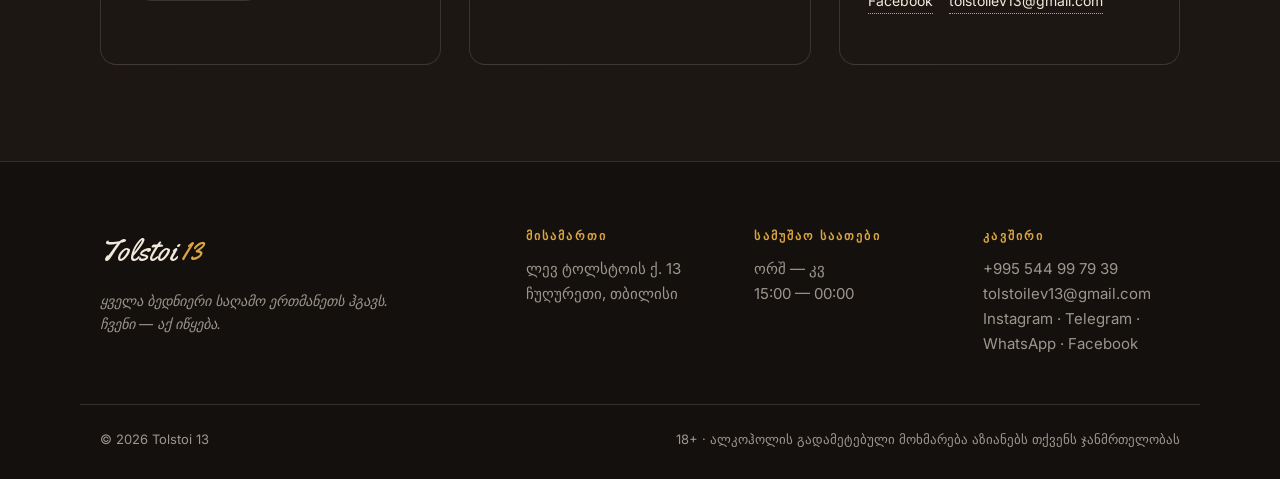
==== commit 4d8d2cd3: "Menu sync from kassa (items, prices, availability) Co-Authored-By: Claude Fable 5 <noreply@anthropic" ====
--- a/index.html
+++ b/index.html
@@ -253,6 +253,13 @@
 
 
 
+
+
+
+
+
+
+
 <li>
                   <span class="menu-name">Herzog</span>
                     <span class="dots"></span><span class="price">5 / 6 ₾</span>
@@ -357,6 +364,16 @@
 
 
 
+
+
+
+
+
+
+
+
+
+
 <li>
                   <span class="menu-name">Ich Will</span>
                     <span class="dots"></span><span class="price">10 ₾</span>
@@ -405,6 +422,8 @@
                 
                 
             
+
+
 
 
 
@@ -437,6 +456,12 @@
                 
                 
             
+
+
+
+
+
+
 
 
 
@@ -595,6 +620,11 @@
 
 
 
+
+
+
+
+
 <li class="sold-out">
                   <span class="menu-name">მოხარშული სოსისი<em>პორცია ~800 გ</em></span>
                     <span class="dots"></span><span class="price">35 ₾</span>
@@ -634,6 +664,8 @@
 
 
 
+
+
 <li>
                   <span class="menu-name">მდოგვი</span>
                     <span class="dots"></span><span class="price">3 ₾</span>
@@ -702,6 +734,14 @@
 
 
 
+
+
+
+
+
+
+
+
 <li class="sold-out">
                   <span class="menu-name">ქაფშია</span>
                     <span class="dots"></span><span class="price">5 ₾</span>
@@ -808,6 +848,19 @@
 
 
 
+
+
+
+
+
+
+
+
+
+
+
+
+
 <li class="sold-out">
                   <span class="menu-name">სომხური სუჯუხი</span>
                     <span class="dots"></span><span class="price">40 ₾</span>
@@ -881,12 +934,76 @@
 <div class="menu-group">
           <h3 class="menu-title">ყავა</h3>
             <ul class="menu-list">
-            </ul>
+            <li>
+                  <span class="menu-name">ამერიკანო</span>
+                    <span class="dots"></span><span class="price">5 ₾</span>
+                </li>
+<li>
+                  <span class="menu-name">ესპრესო</span>
+                    <span class="dots"></span><span class="price">5 ₾</span>
+                </li>
+<li>
+                  <span class="menu-name">უკოფეინო ყავა</span>
+                    <span class="dots"></span><span class="price">6 ₾</span>
+                </li>
+<li>
+                  <span class="menu-name">კაპუჩინო</span>
+                    <span class="dots"></span><span class="price">7 ₾</span>
+                </li>
+<li>
+                  <span class="menu-name">კაკაო</span>
+                    <span class="dots"></span><span class="price">6 ₾</span>
+                </li>
+<li class="sold-out">
+                  <span class="menu-name">თურქული ყავა</span>
+                    <span class="dots"></span><span class="price">5 ₾</span>
+                </li>
+</ul>
         </div>
 <div class="menu-group">
           <h3 class="menu-title">ჩაი</h3>
             <ul class="menu-list">
-            </ul>
+            <li>
+                  <span class="menu-name">შავი ჩაი<em>Gurieli</em></span>
+                    <span class="dots"></span><span class="price">5 ₾</span>
+                </li>
+<li>
+                  <span class="menu-name">ინგლისური არისტოკრატი<em>შავი მსხვილფოთლოვანი</em></span>
+                    <span class="dots"></span><span class="price">10 ₾</span>
+                </li>
+<li>
+                  <span class="menu-name">რეკოე<em>შავი ფოთლოვანი</em></span>
+                    <span class="dots"></span><span class="price">10 ₾</span>
+                </li>
+<li>
+                  <span class="menu-name">თავხედი ხილი<em>შავი ხილით, ყვავილის ფურცლებითა და ატმის არომატით</em></span>
+                    <span class="dots"></span><span class="price">10 ₾</span>
+                </li>
+<li>
+                  <span class="menu-name">ვანილის ბერგამოტი<em>შავი ბერგამოტითა და ვანილით</em></span>
+                    <span class="dots"></span><span class="price">10 ₾</span>
+                </li>
+<li>
+                  <span class="menu-name">ჩელტონი<em>მაღალმთიანი ცეილონი — მკვრივი, ხავერდოვანი, თაფლის ნოტით</em></span>
+                    <span class="dots"></span><span class="price">14 ₾</span>
+                </li>
+<li>
+                  <span class="menu-name">რძის ულონგი<em>მწვანე რძის არომატით</em></span>
+                    <span class="dots"></span><span class="price">10 ₾</span>
+                </li>
+<li>
+                  <span class="menu-name">ჟასმინის მეფე<em>მწვანე ჟასმინის ყვავილებით</em></span>
+                    <span class="dots"></span><span class="price">10 ₾</span>
+                </li>
+<li>
+                  <span class="menu-name">Gun Powder<em>მწვანე მსხვილფოთლოვანი</em></span>
+                    <span class="dots"></span><span class="price">10 ₾</span>
+                </li>
+<li>
+                  <span class="menu-name">ალპური მდელო<em>ბალახეული ნაზავი</em></span>
+                    <span class="dots"></span><span class="price">10 ₾</span>
+                </li>
+</ul>
         </div>
     </div>
 
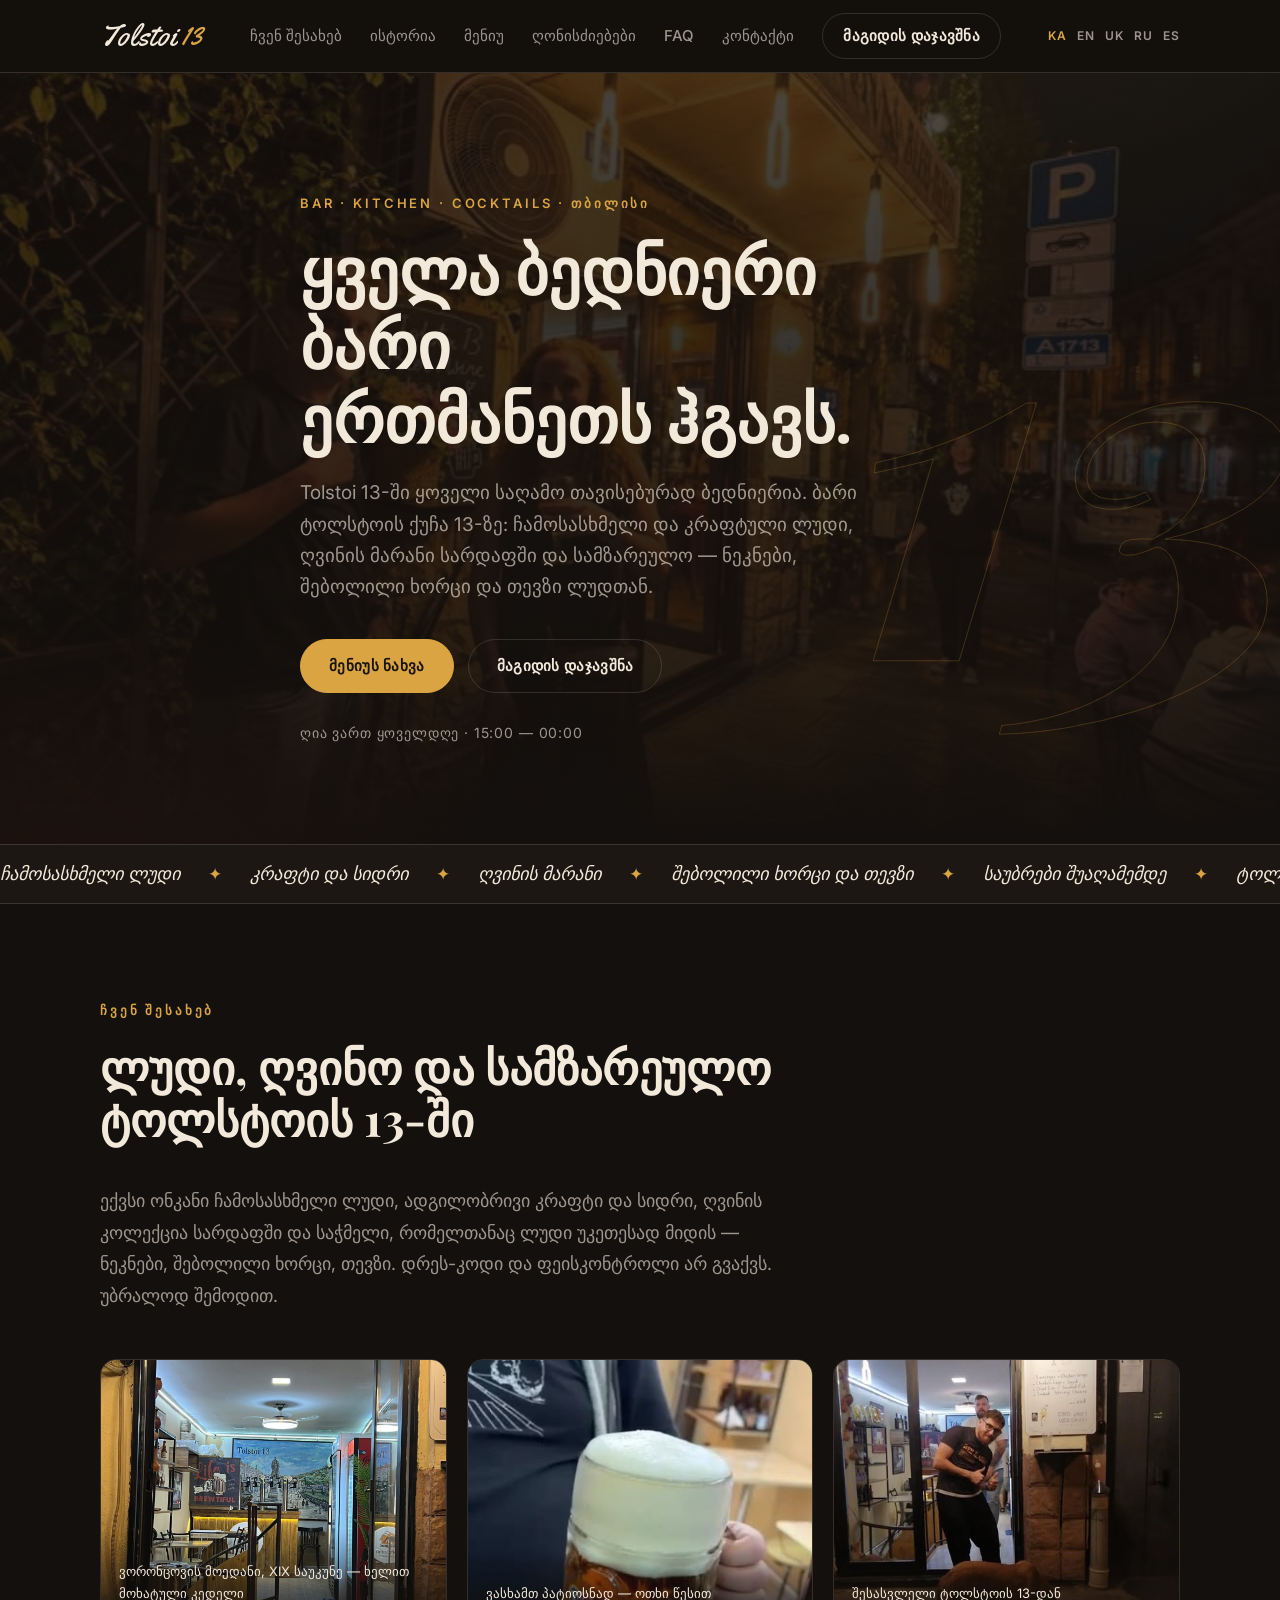
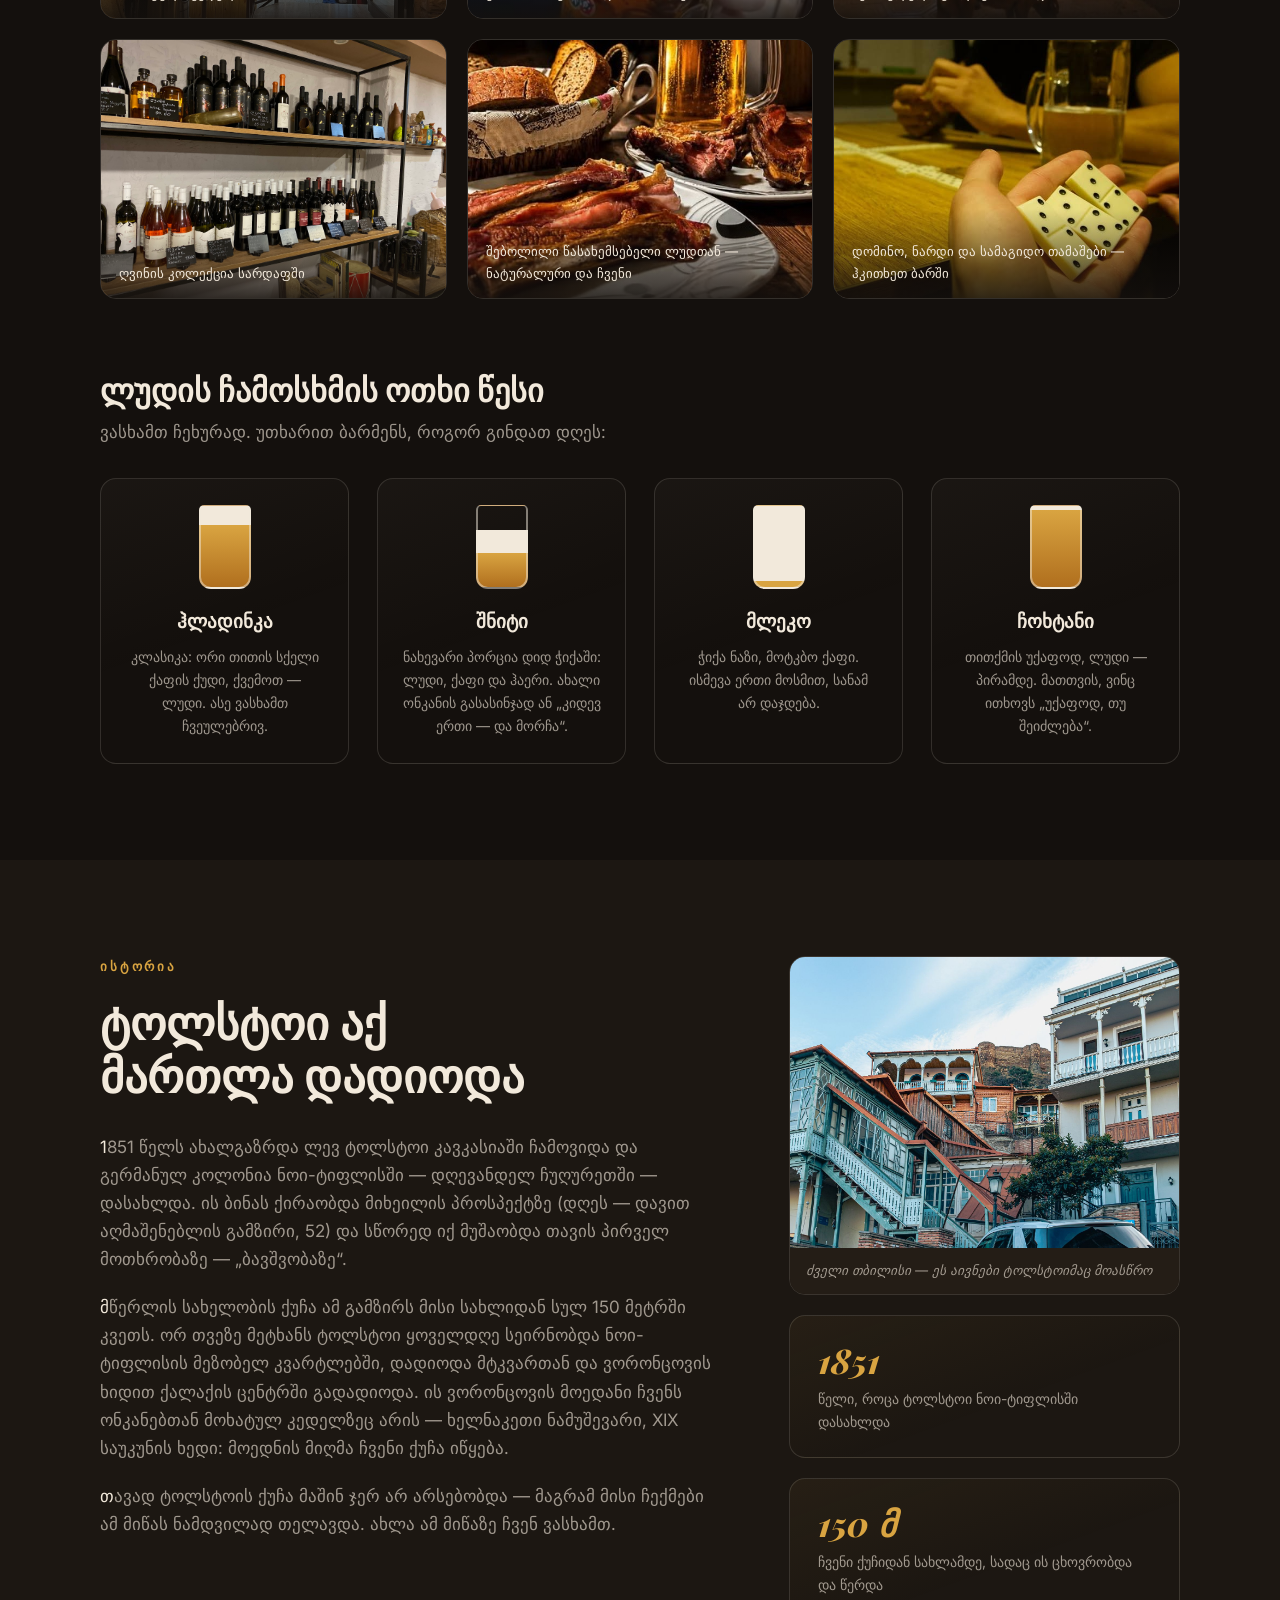
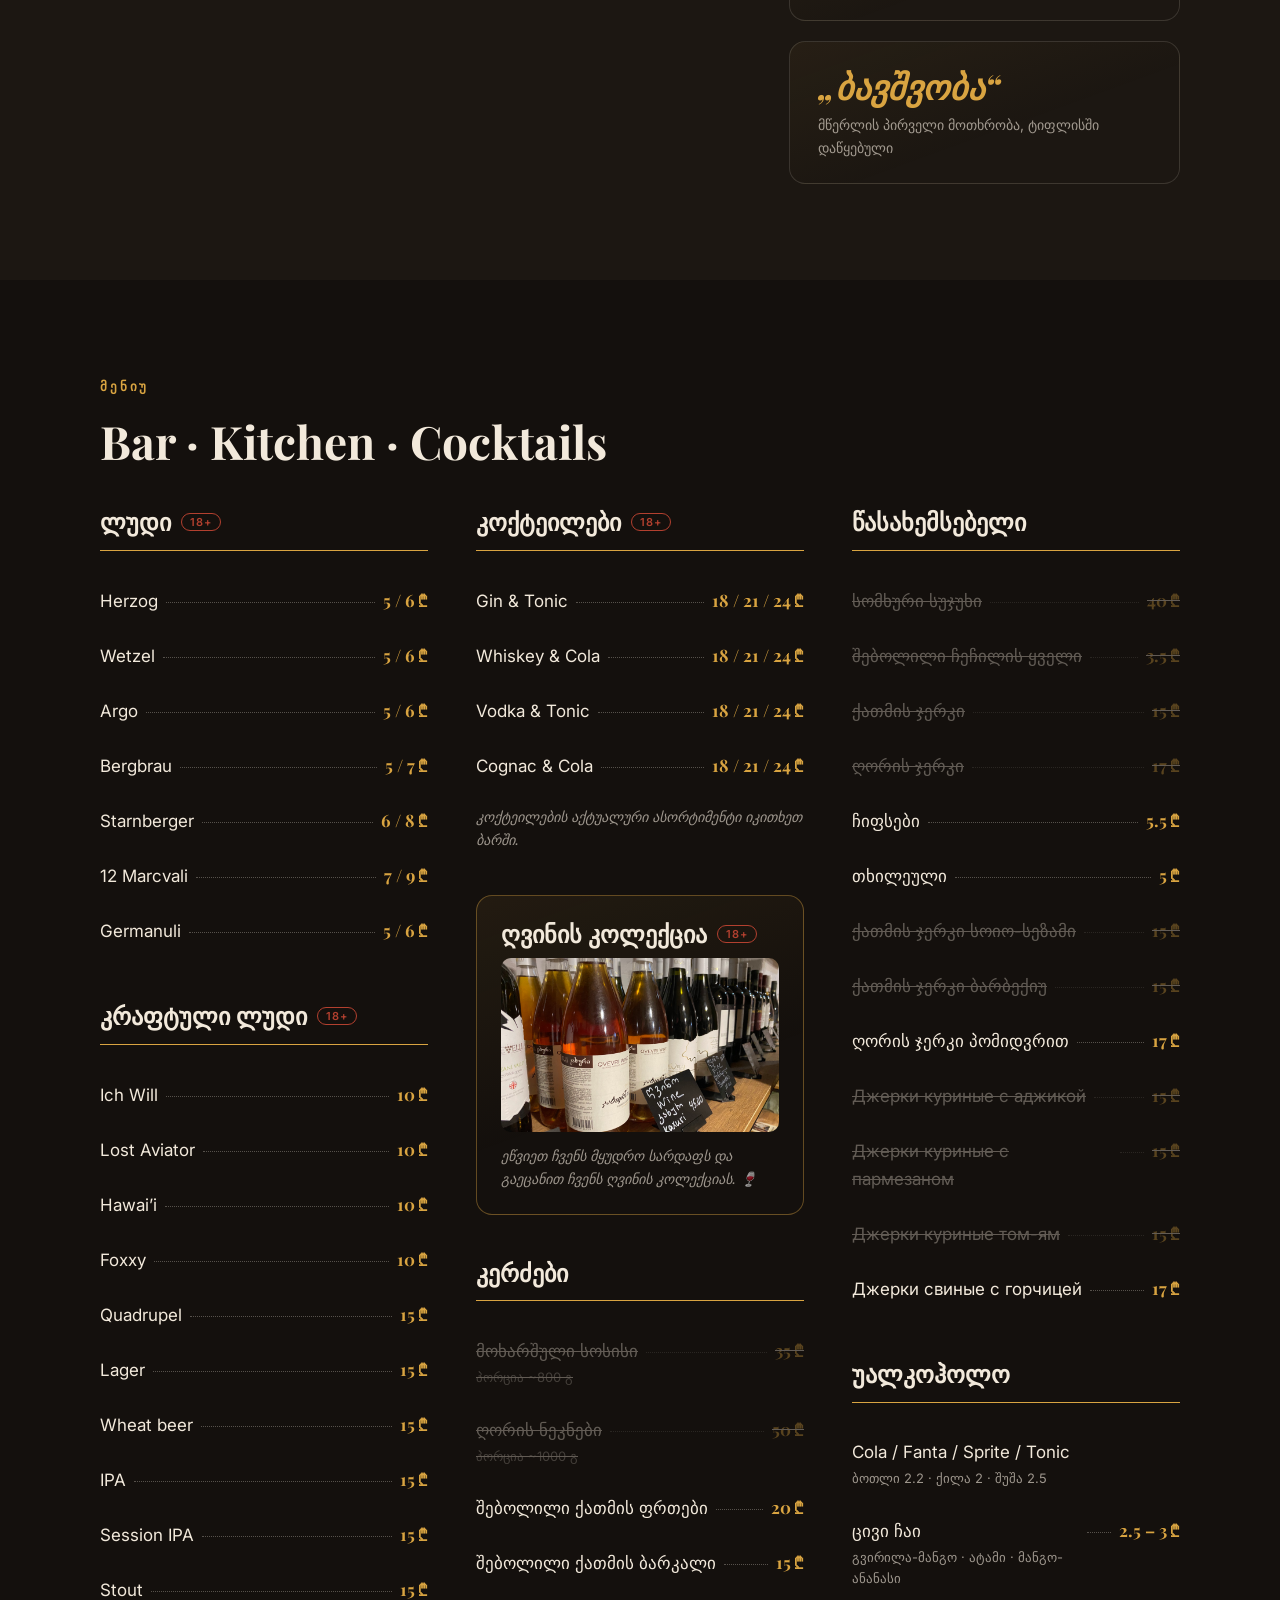
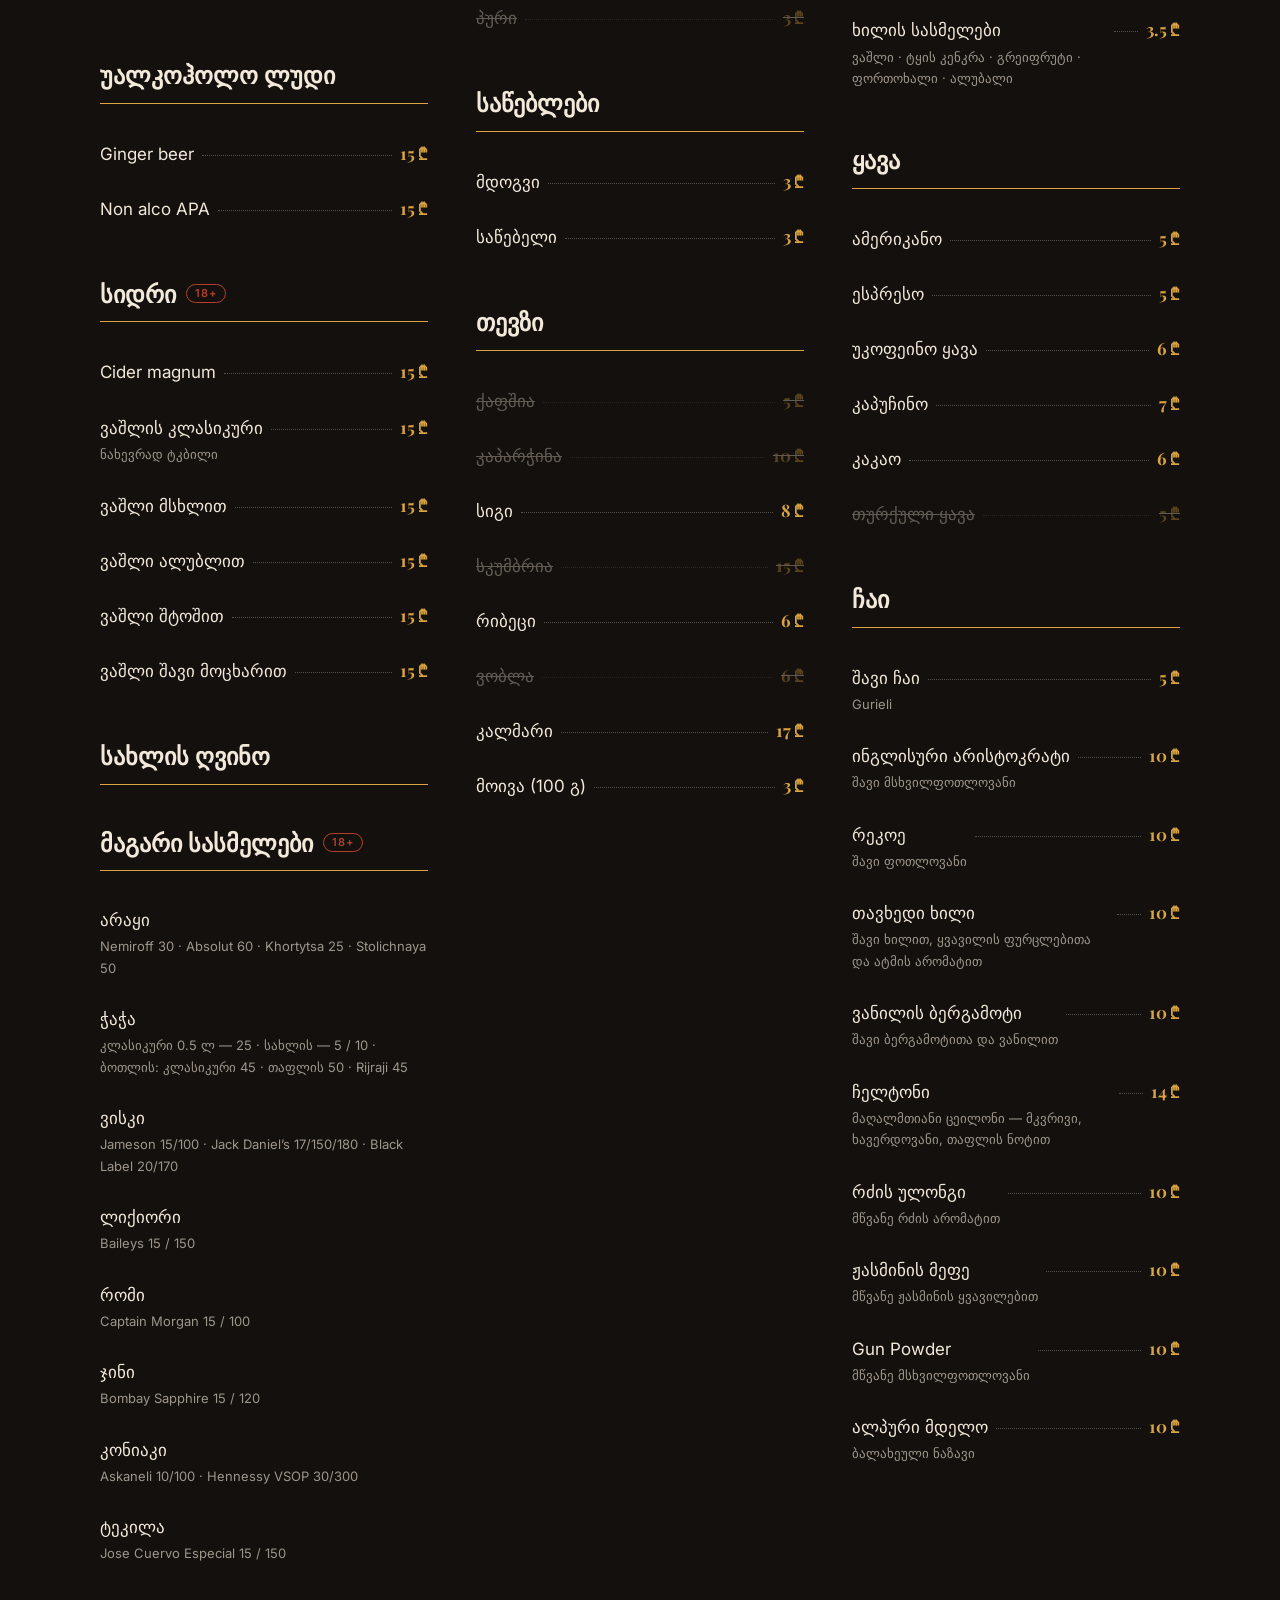
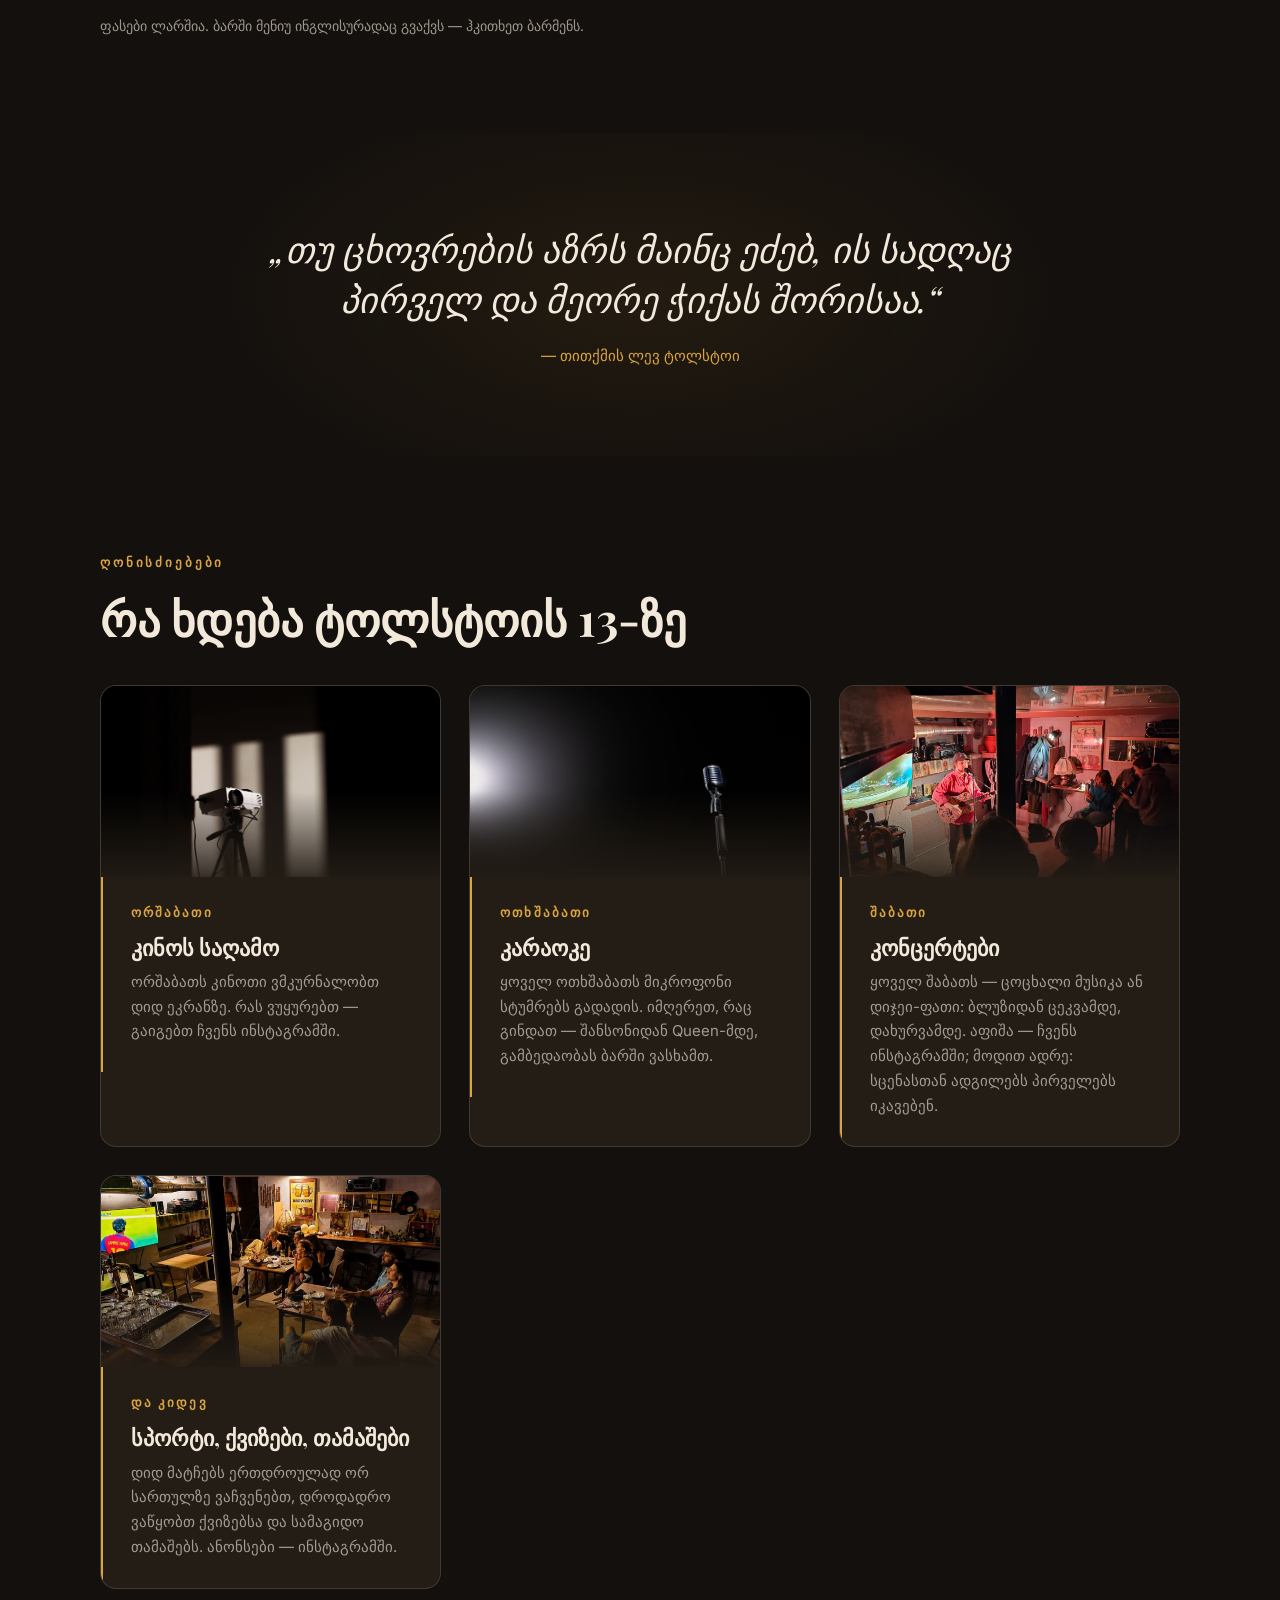
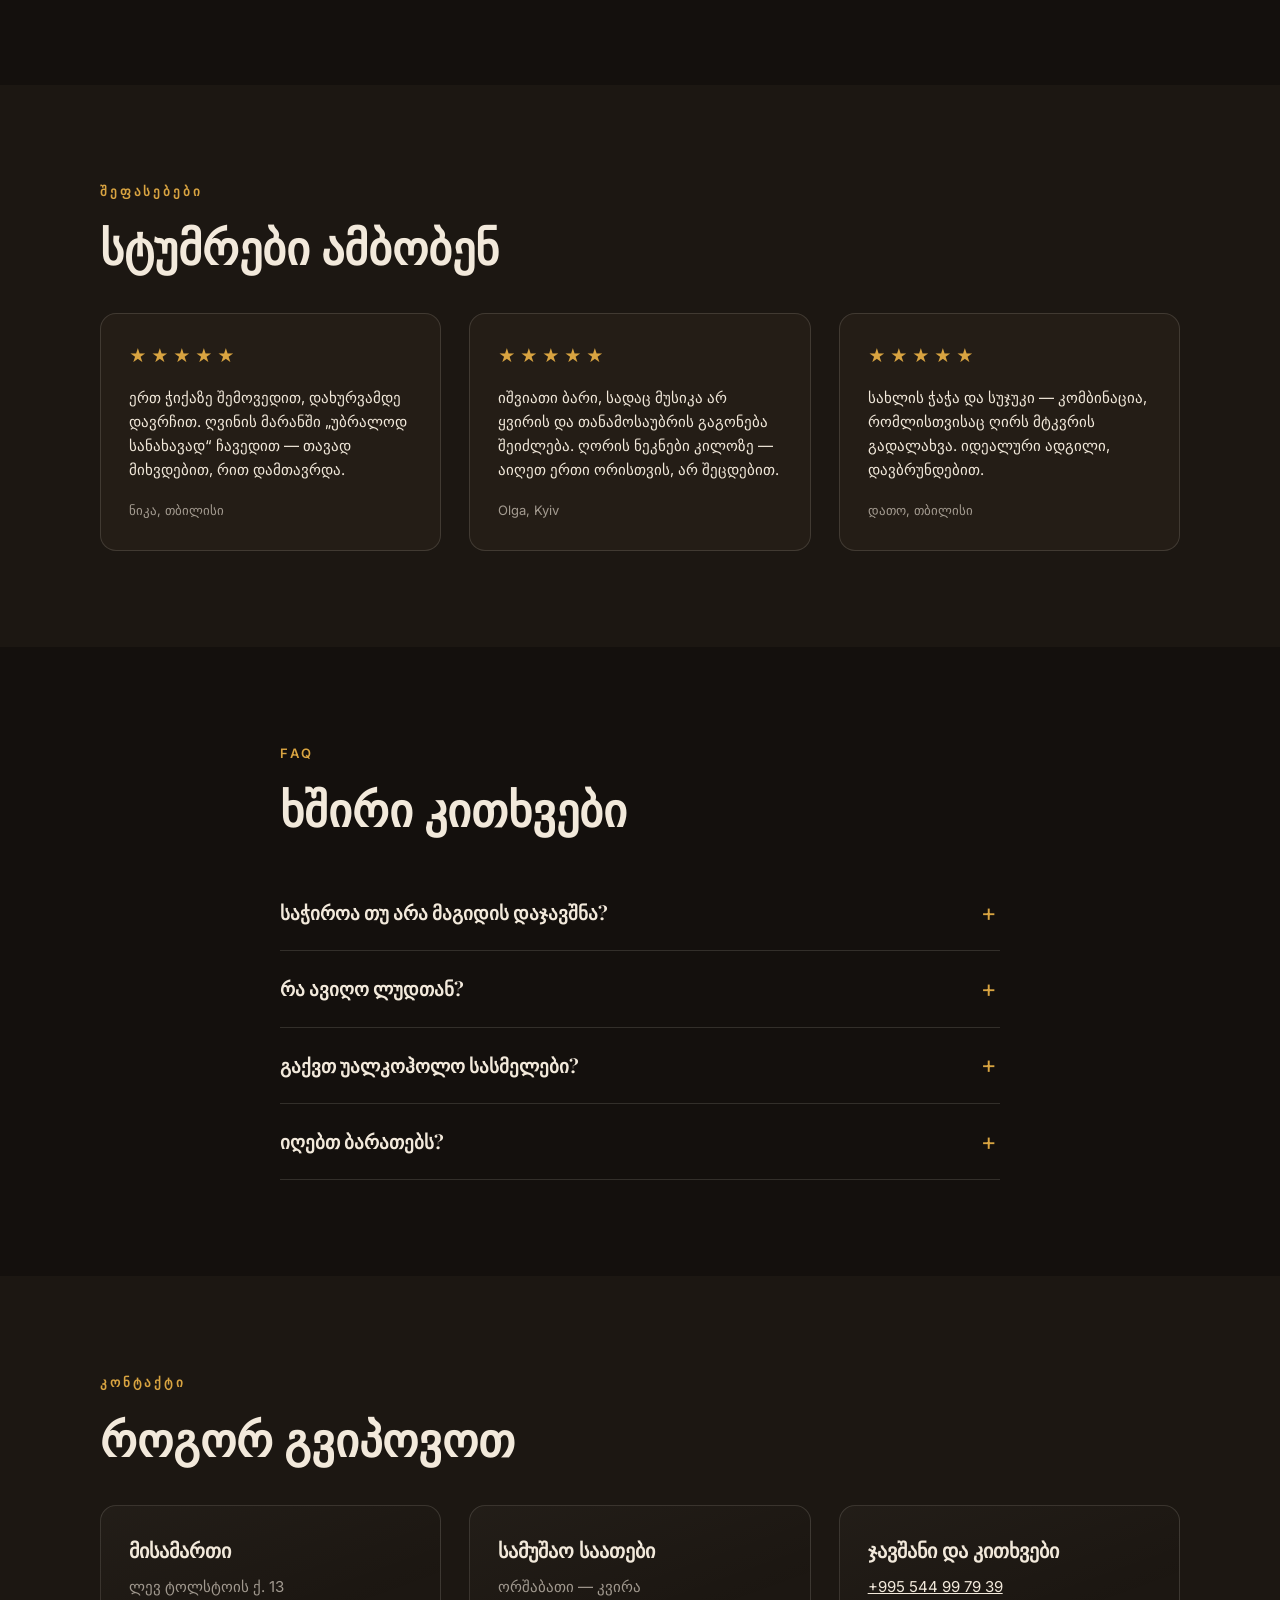
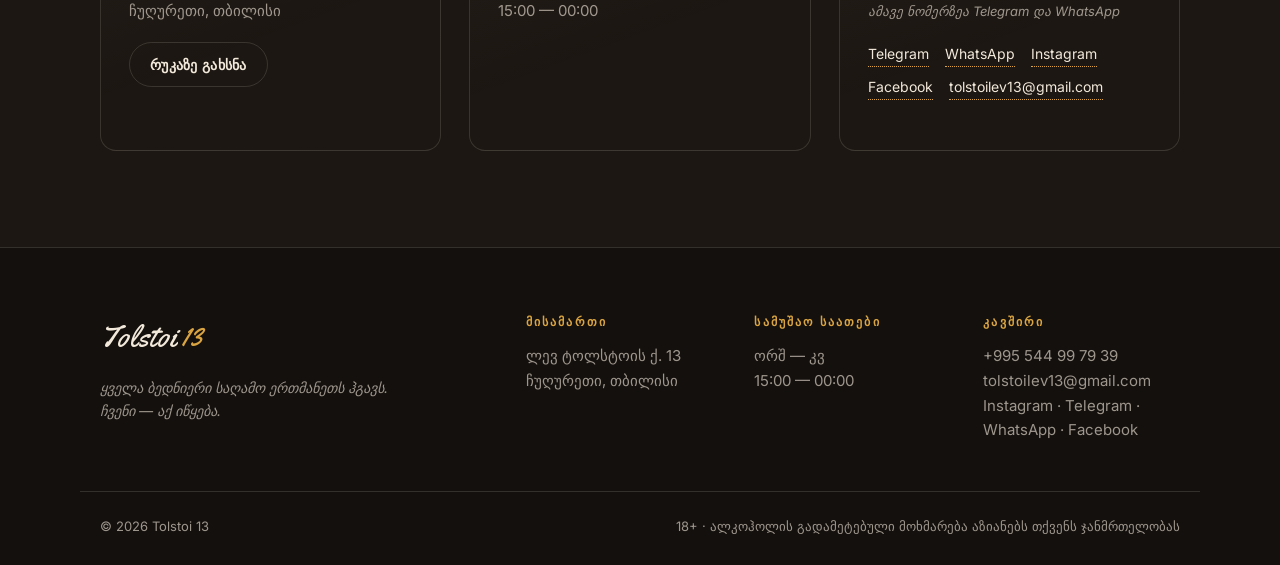
==== commit 32ff8c12: "Группа «Вино домашнее» в меню (заполняется синком из кассы) Co-Authored-By: Claude Fable 5 <noreply@" ====
--- a/index.html
+++ b/index.html
@@ -522,6 +522,11 @@
                     <span class="dots"></span><span class="price">15 ₾</span>
                 </li>
 </ul>
+        </div>
+<div class="menu-group">
+          <h3 class="menu-title">სახლის ღვინო</h3>
+            <ul class="menu-list">
+            </ul>
         </div>
         <div class="menu-group">
           <h3 class="menu-title">მაგარი სასმელები <span class="badge">18+</span>
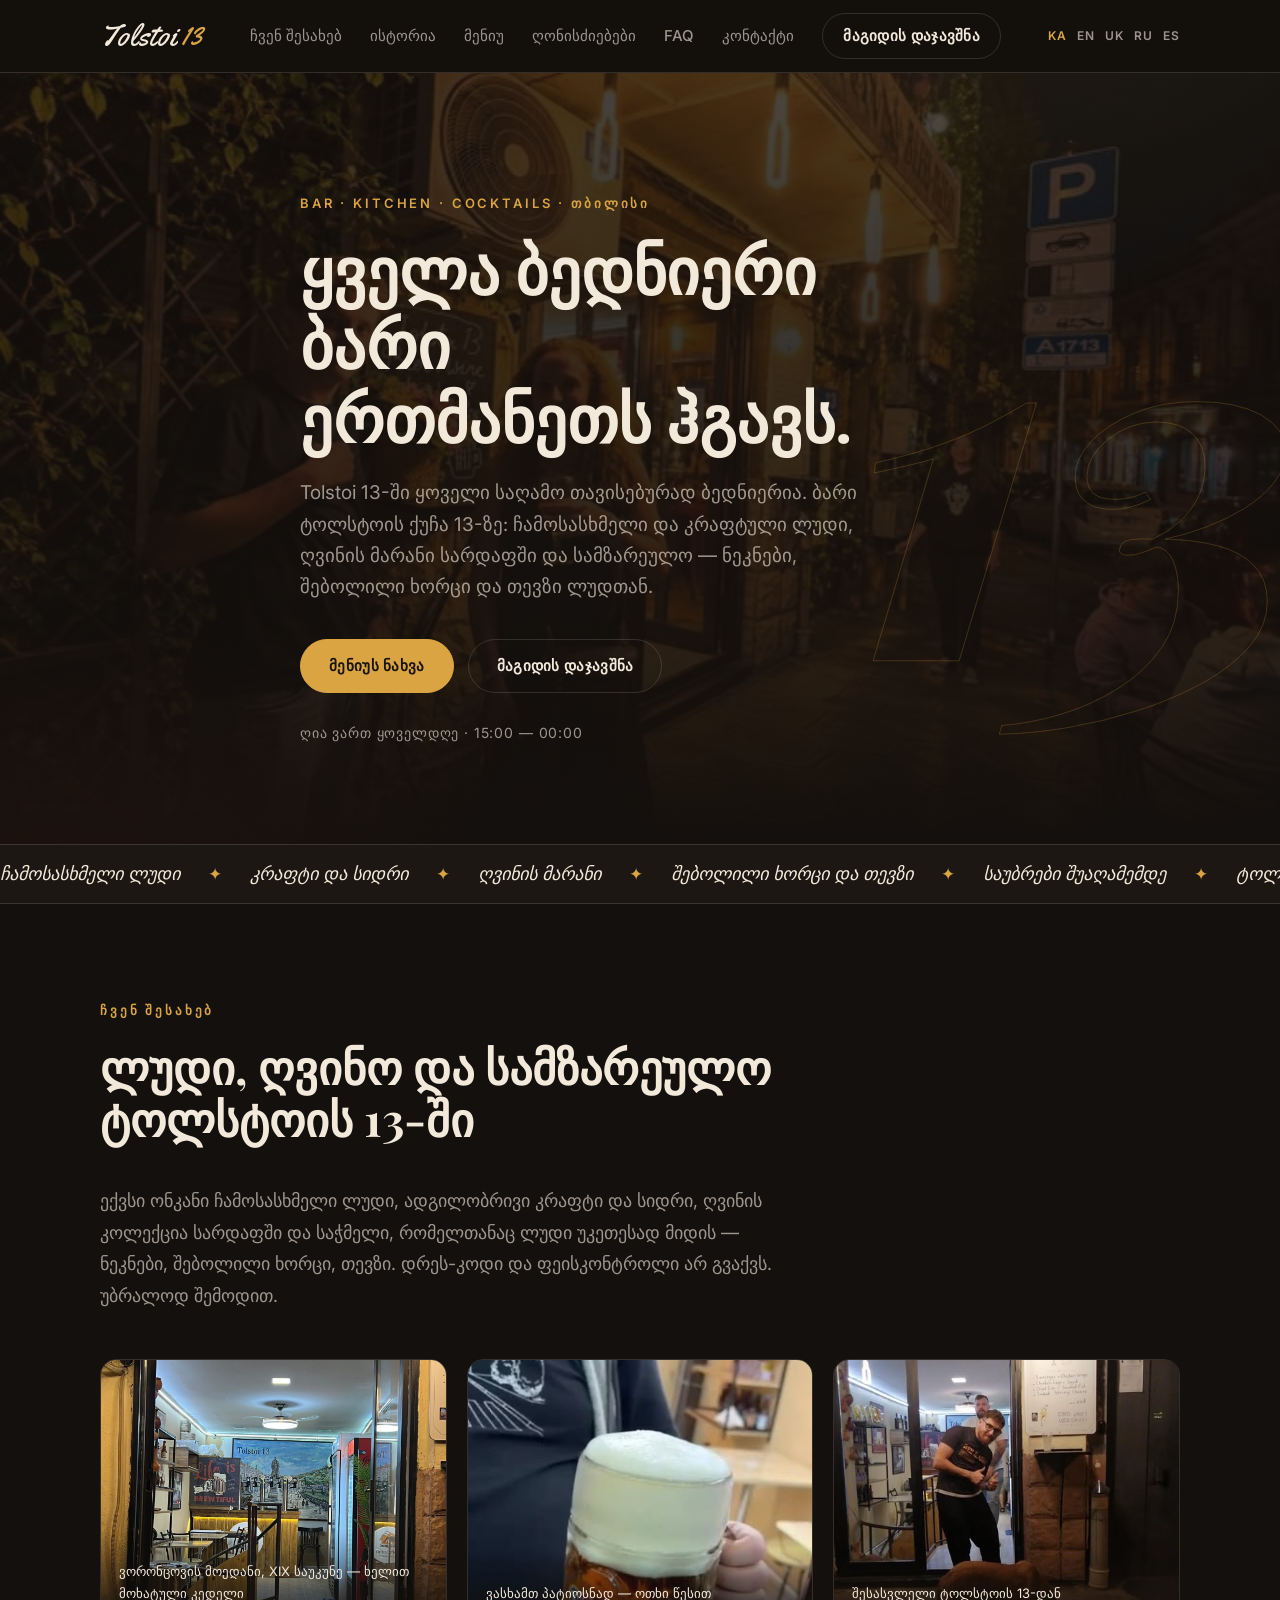
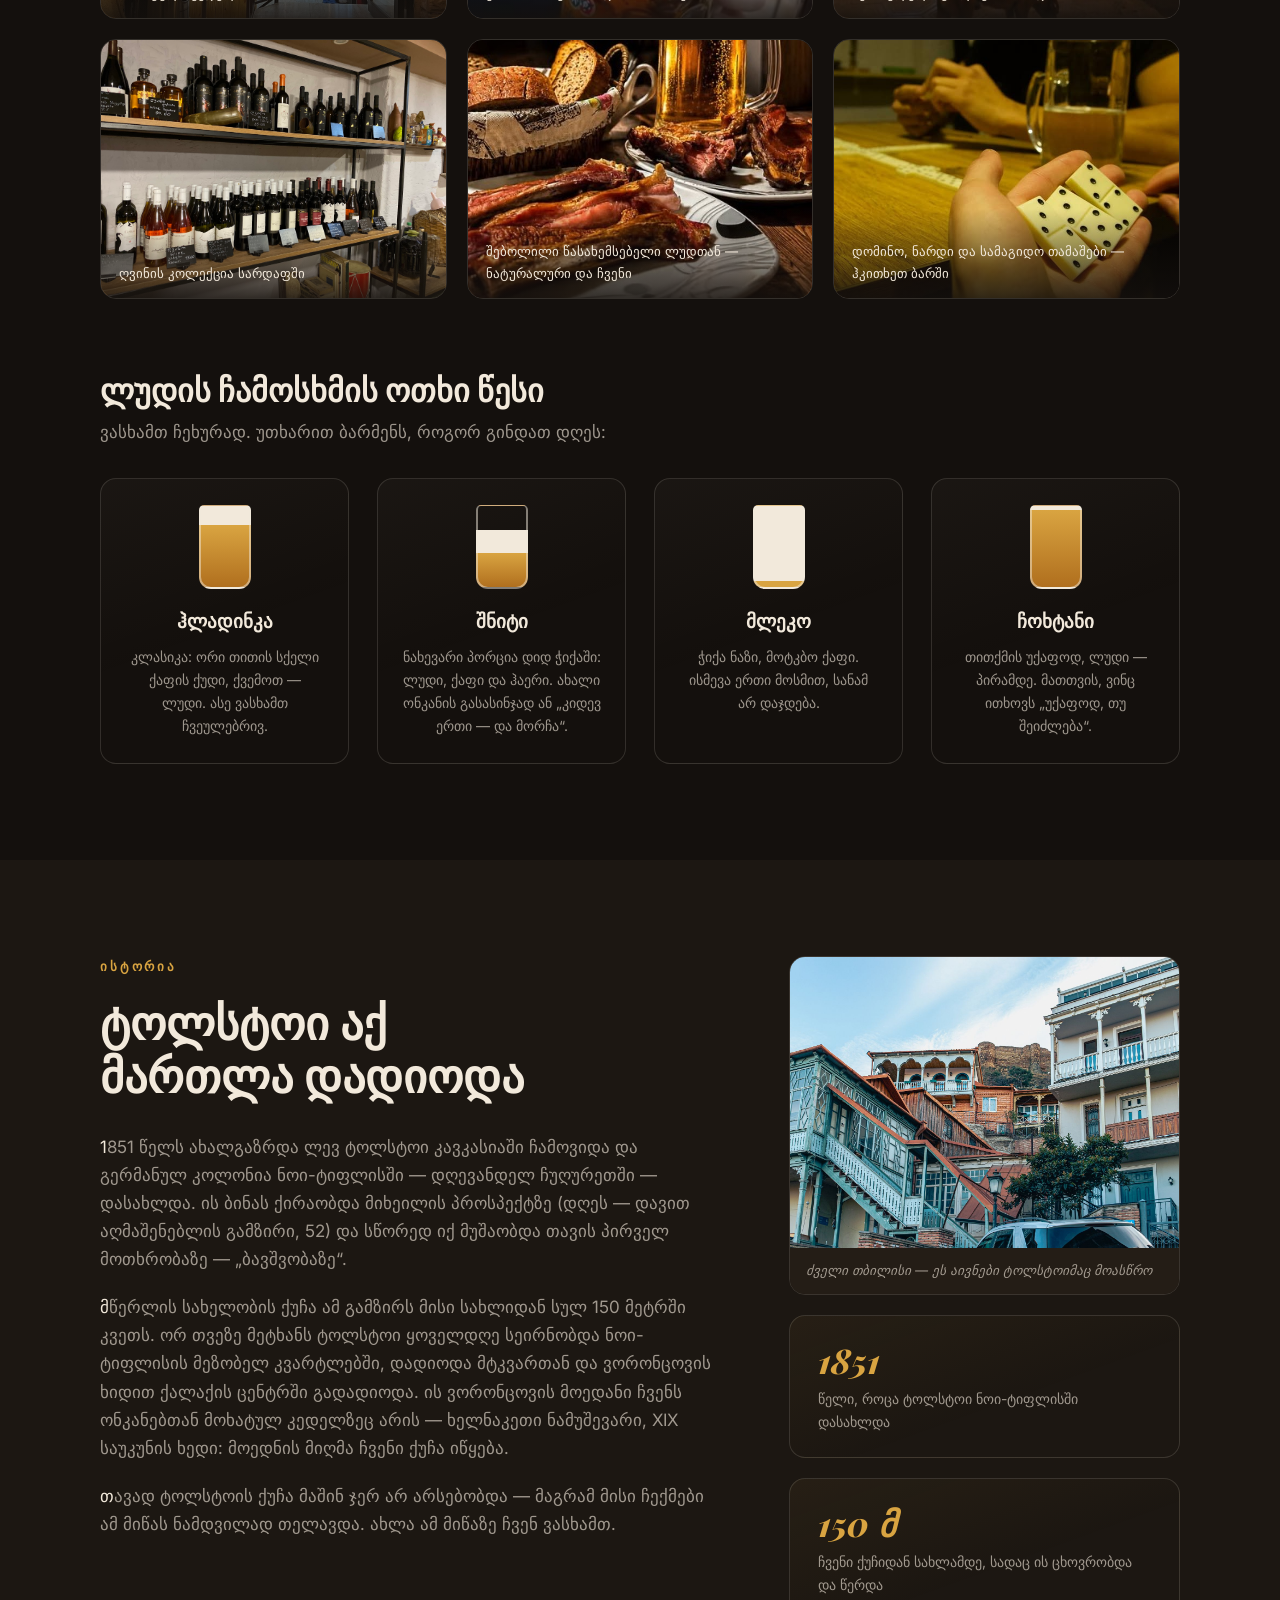
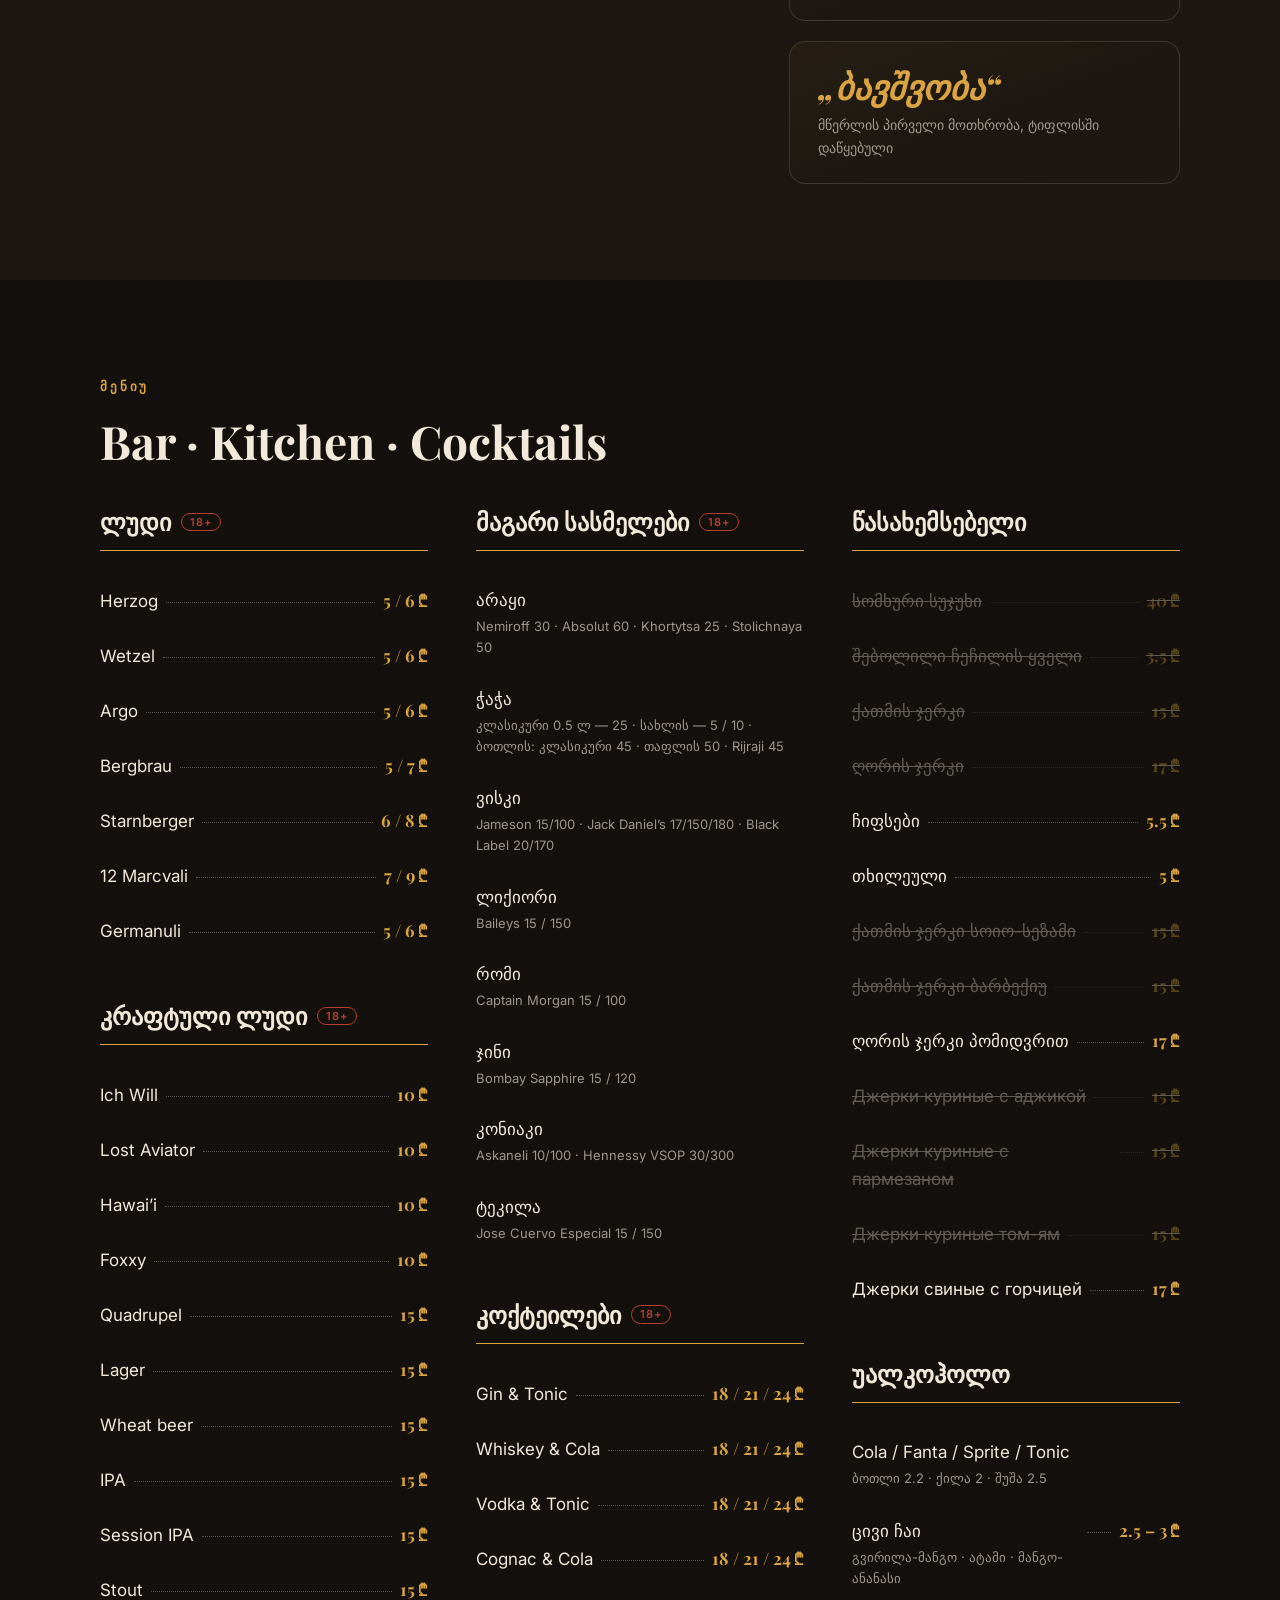
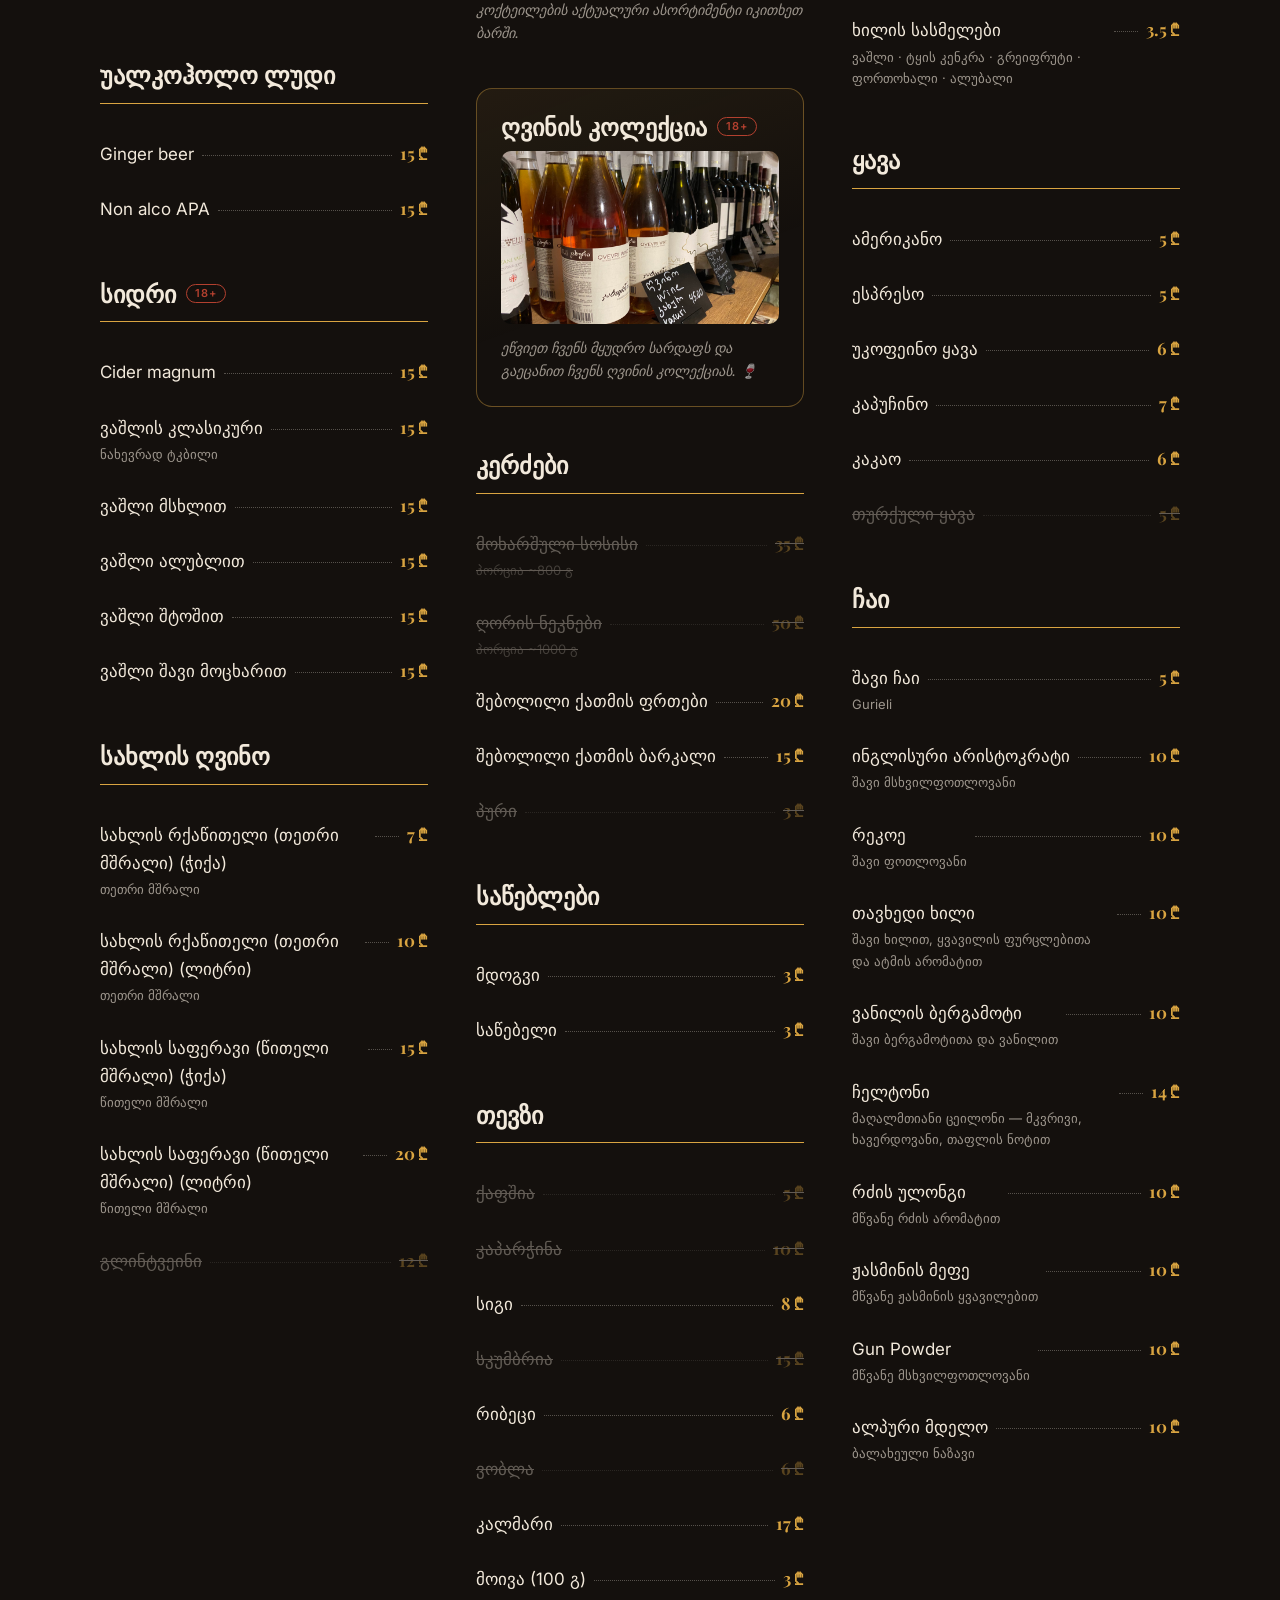
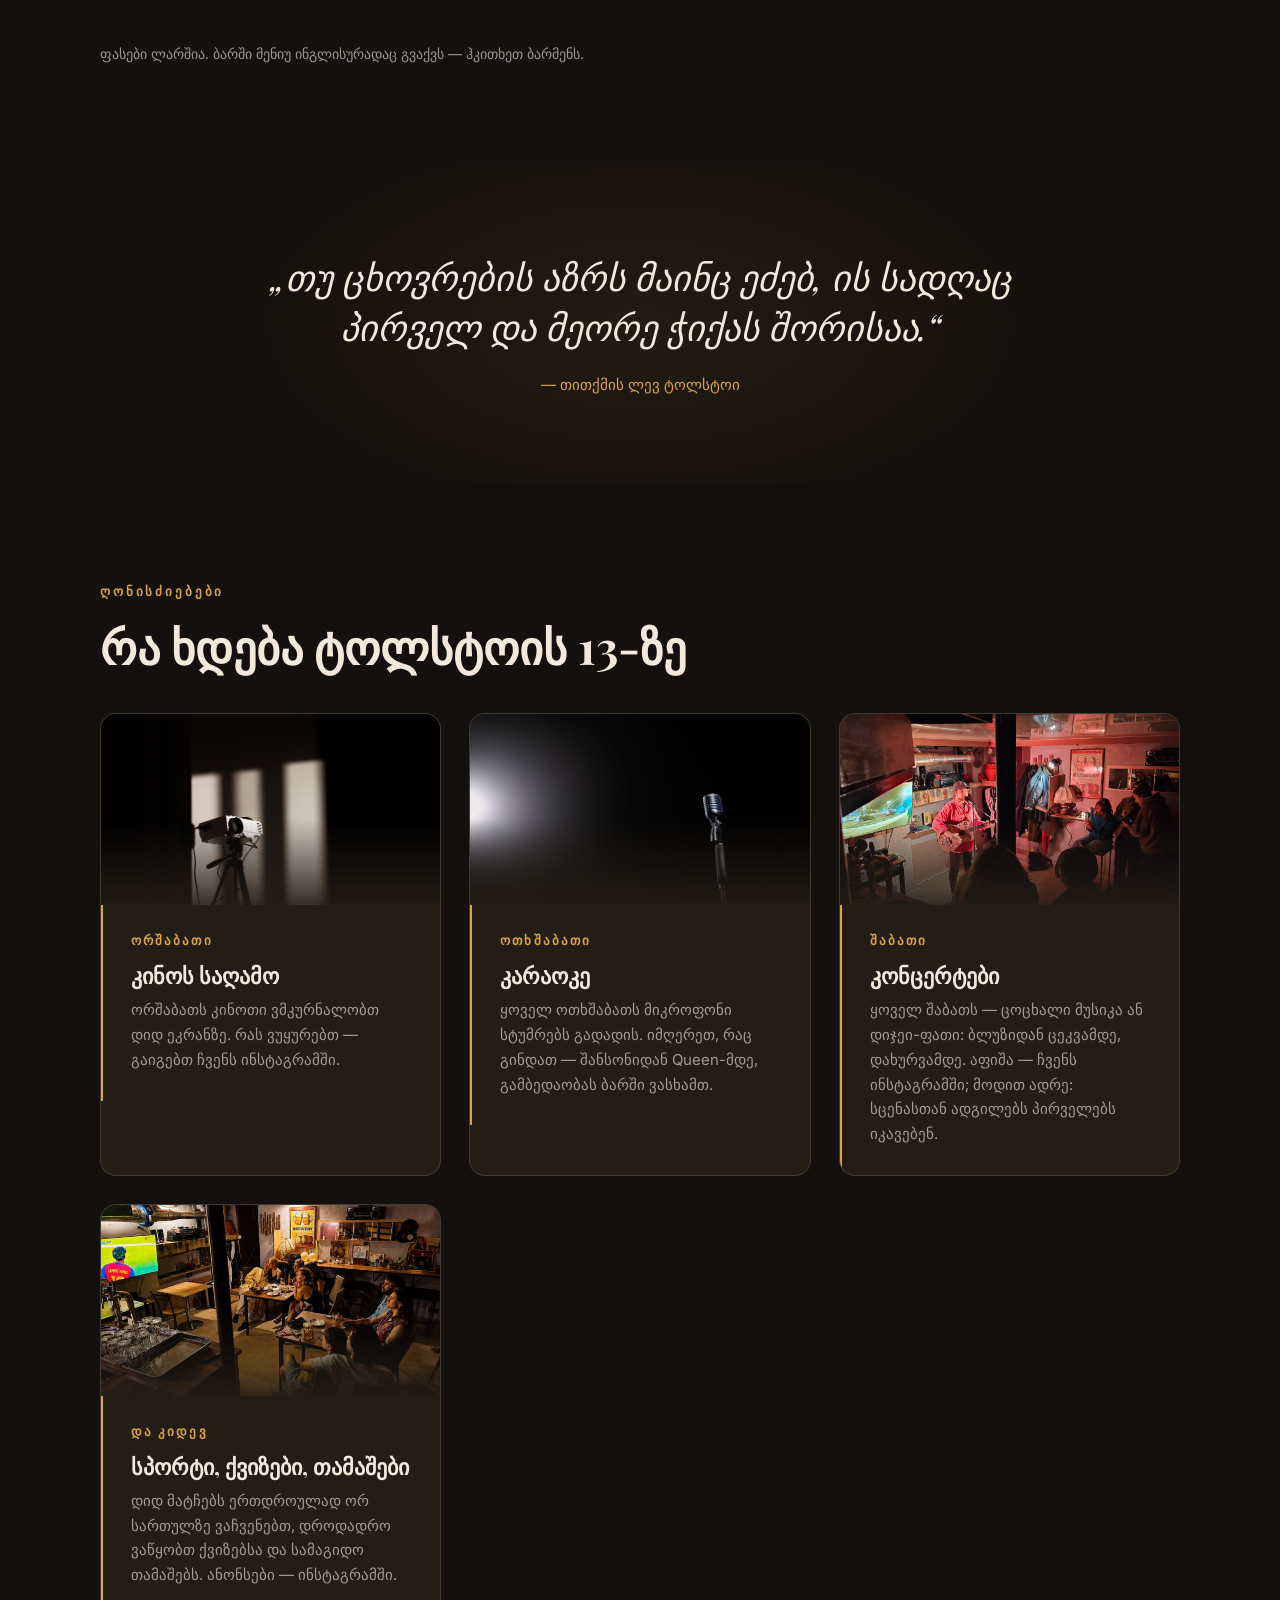
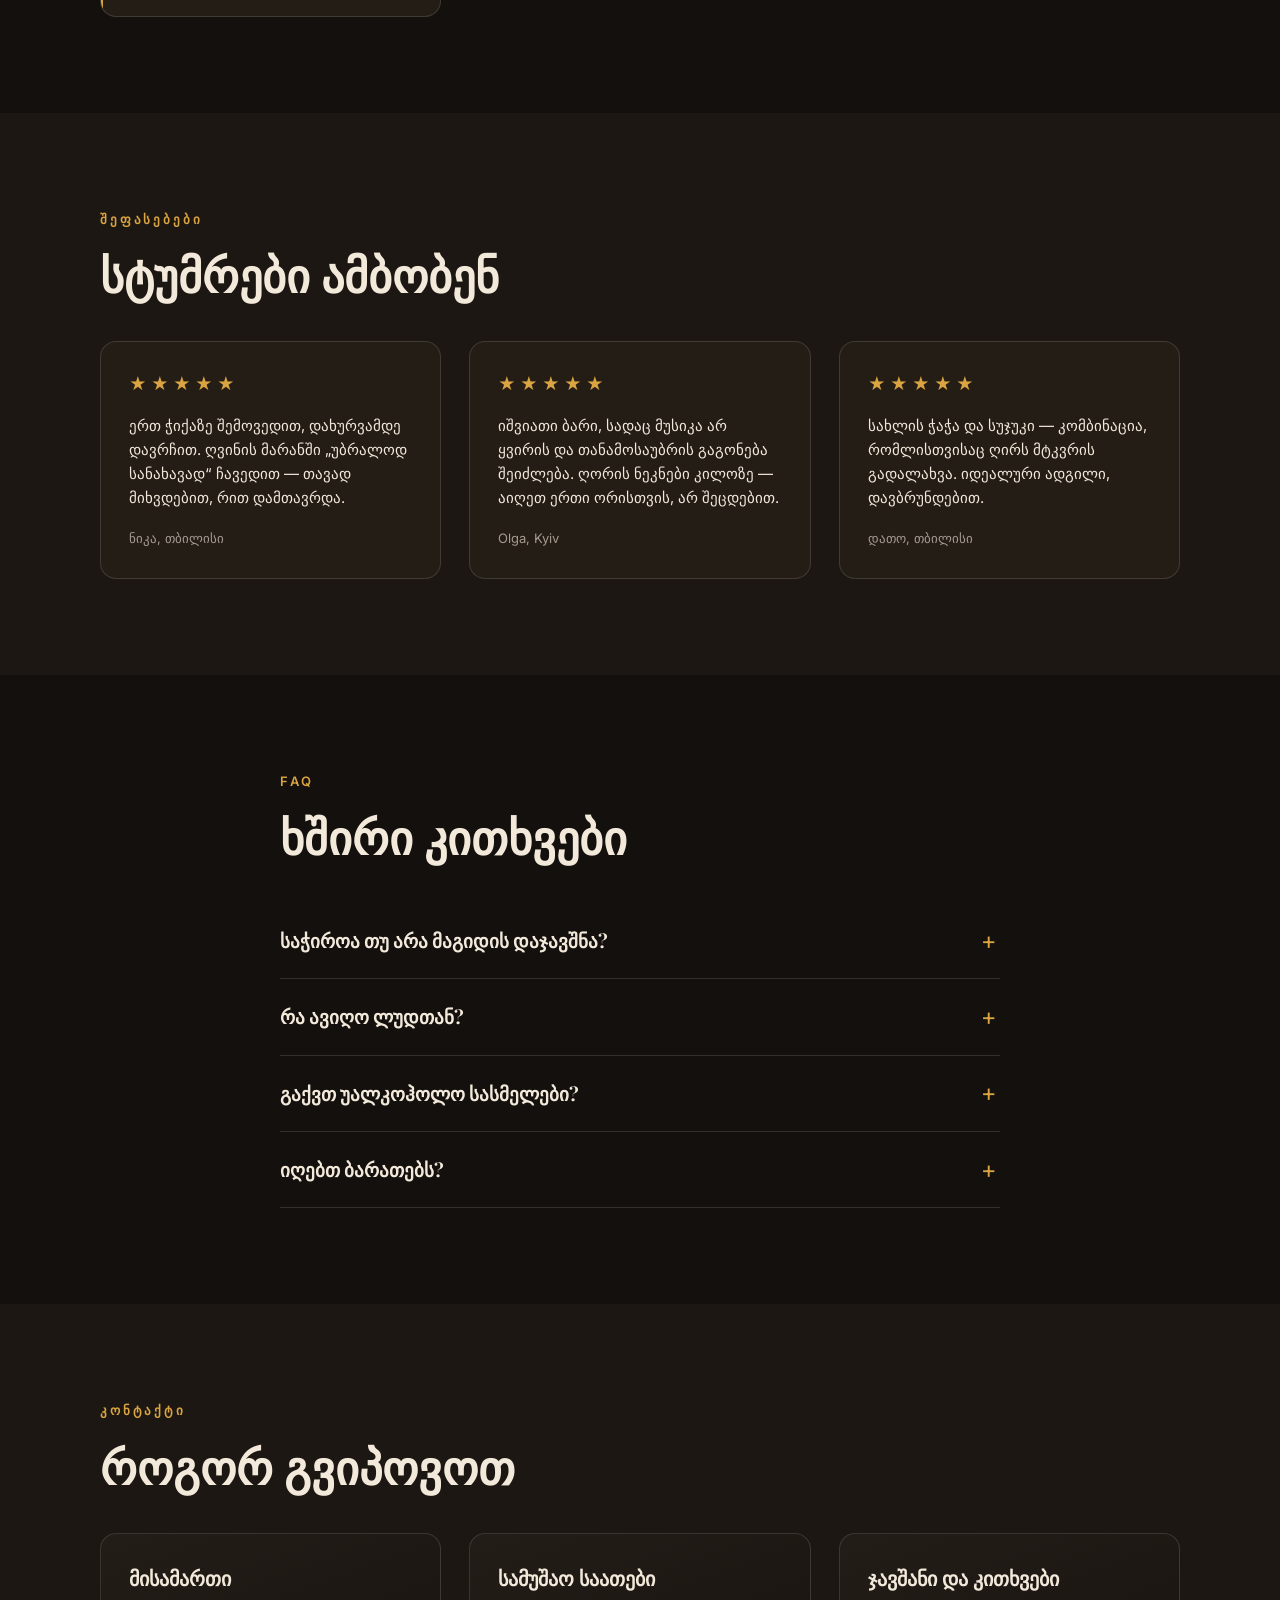
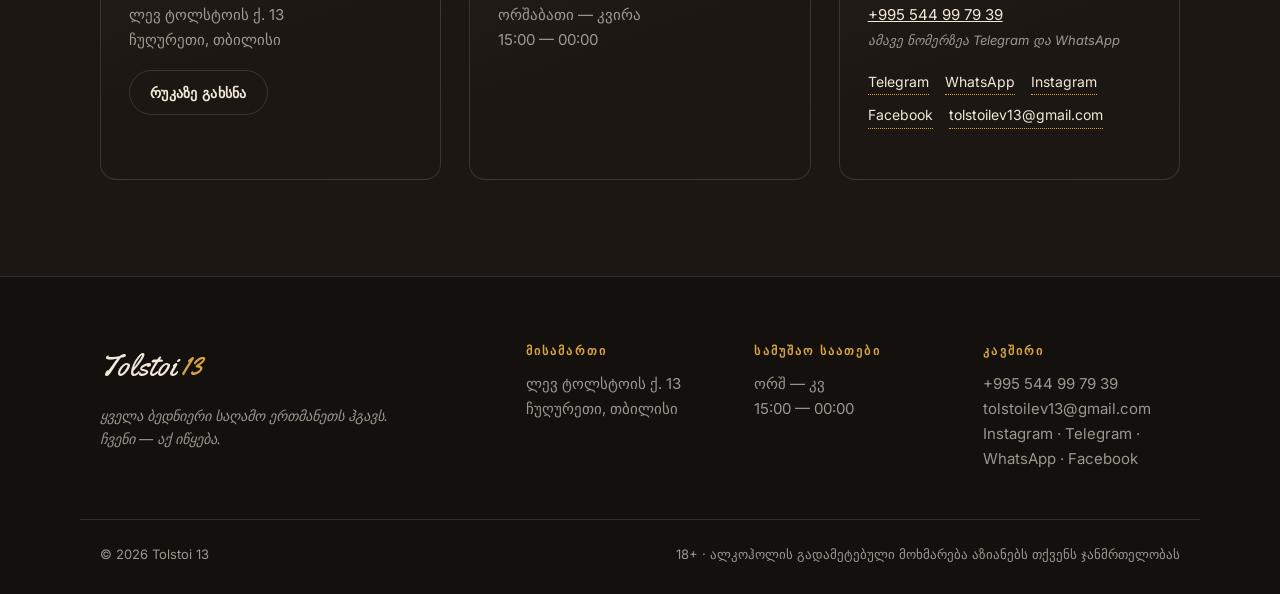
==== commit 5f38bea5: "Menu sync from kassa (items, prices, availability) Co-Authored-By: Claude Fable 5 <noreply@anthropic" ====
--- a/index.html
+++ b/index.html
@@ -260,6 +260,13 @@
 
 
 
+
+
+
+
+
+
+
 <li>
                   <span class="menu-name">Herzog</span>
                     <span class="dots"></span><span class="price">5 / 6 ₾</span>
@@ -374,6 +381,16 @@
 
 
 
+
+
+
+
+
+
+
+
+
+
 <li>
                   <span class="menu-name">Ich Will</span>
                     <span class="dots"></span><span class="price">10 ₾</span>
@@ -422,6 +439,8 @@
                 
                 
             
+
+
 
 
 
@@ -497,6 +516,12 @@
 
 
 
+
+
+
+
+
+
 <li>
                   <span class="menu-name">Cider magnum</span>
                     <span class="dots"></span><span class="price">15 ₾</span>
@@ -526,7 +551,27 @@
 <div class="menu-group">
           <h3 class="menu-title">სახლის ღვინო</h3>
             <ul class="menu-list">
-            </ul>
+            <li>
+                  <span class="menu-name">სახლის რქაწითელი (თეთრი მშრალი) (ჭიქა)<em>თეთრი მშრალი</em></span>
+                    <span class="dots"></span><span class="price">7 ₾</span>
+                </li>
+<li>
+                  <span class="menu-name">სახლის რქაწითელი (თეთრი მშრალი) (ლიტრი)<em>თეთრი მშრალი</em></span>
+                    <span class="dots"></span><span class="price">10 ₾</span>
+                </li>
+<li>
+                  <span class="menu-name">სახლის საფერავი (წითელი მშრალი) (ჭიქა)<em>წითელი მშრალი</em></span>
+                    <span class="dots"></span><span class="price">15 ₾</span>
+                </li>
+<li>
+                  <span class="menu-name">სახლის საფერავი (წითელი მშრალი) (ლიტრი)<em>წითელი მშრალი</em></span>
+                    <span class="dots"></span><span class="price">20 ₾</span>
+                </li>
+<li class="sold-out">
+                  <span class="menu-name">გლინტვეინი</span>
+                    <span class="dots"></span><span class="price">12 ₾</span>
+                </li>
+</ul>
         </div>
         <div class="menu-group">
           <h3 class="menu-title">მაგარი სასმელები <span class="badge">18+</span>
@@ -630,6 +675,11 @@
 
 
 
+
+
+
+
+
 <li class="sold-out">
                   <span class="menu-name">მოხარშული სოსისი<em>პორცია ~800 გ</em></span>
                     <span class="dots"></span><span class="price">35 ₾</span>
@@ -671,6 +721,8 @@
 
 
 
+
+
 <li>
                   <span class="menu-name">მდოგვი</span>
                     <span class="dots"></span><span class="price">3 ₾</span>
@@ -747,6 +799,14 @@
 
 
 
+
+
+
+
+
+
+
+
 <li class="sold-out">
                   <span class="menu-name">ქაფშია</span>
                     <span class="dots"></span><span class="price">5 ₾</span>
@@ -866,6 +926,19 @@
 
 
 
+
+
+
+
+
+
+
+
+
+
+
+
+
 <li class="sold-out">
                   <span class="menu-name">სომხური სუჯუხი</span>
                     <span class="dots"></span><span class="price">40 ₾</span>
@@ -939,7 +1012,13 @@
 <div class="menu-group">
           <h3 class="menu-title">ყავა</h3>
             <ul class="menu-list">
-            <li>
+            
+
+
+
+
+
+<li>
                   <span class="menu-name">ამერიკანო</span>
                     <span class="dots"></span><span class="price">5 ₾</span>
                 </li>
@@ -968,7 +1047,17 @@
 <div class="menu-group">
           <h3 class="menu-title">ჩაი</h3>
             <ul class="menu-list">
-            <li>
+            
+
+
+
+
+
+
+
+
+
+<li>
                   <span class="menu-name">შავი ჩაი<em>Gurieli</em></span>
                     <span class="dots"></span><span class="price">5 ₾</span>
                 </li>
